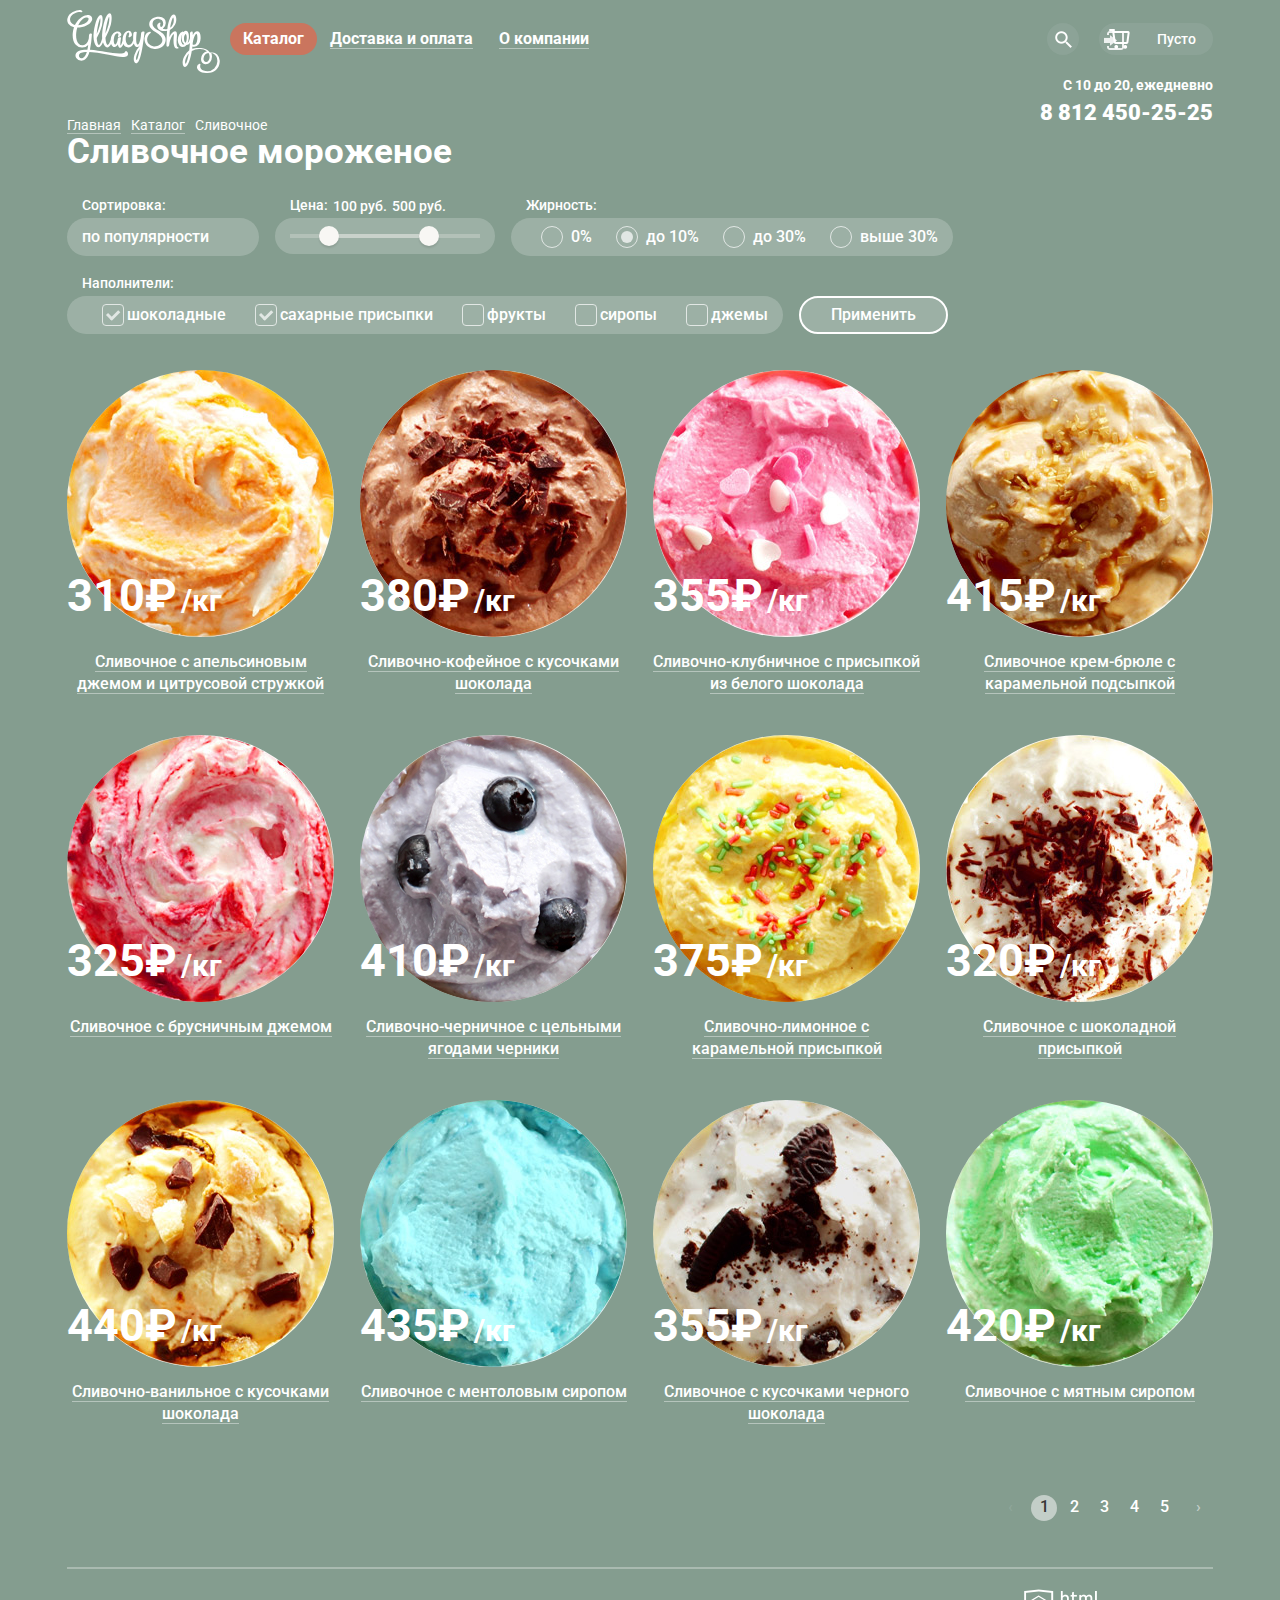
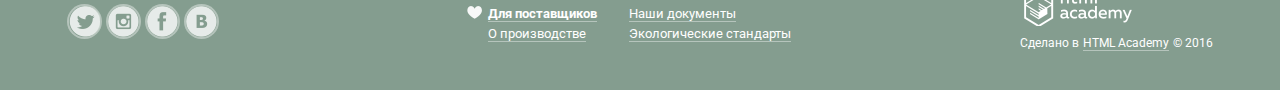
==== catalog.html @ fd74e2f0 "Сверстала фильтр" ====
<!DOCTYPE html>
<html lang="ru">
  <head>
    <meta charset="utf-8">
    <title>Сливочное - GllacyShop</title>
    <link href='https://fonts.googleapis.com/css?family=Roboto:400,900,700,500&subset=latin,cyrillic' rel='stylesheet' type='text/css'>
    <link href="css/normalize.css" rel="stylesheet">
    <link href="css/style.css" rel="stylesheet">
  </head>
  <body>
    <header class="main-header">
      <div class="container clearfix">   
        <div class="main-header-left">
          <div class="main-header-logo">
            <a class="logolink-gllacy" href="index.html"><img class="gllacy-logo" src="img/GllacyLogo.svg" width="153" height="63" alt="Gllacy"></a>
          </div>  
          <nav class="main-navigation">
            <ul>
              <li>
                <a class="main-navigation-current" href="#"><span class="link-border">Каталог</span></a>
                <ul class="submenu">
                  <li>
                    <a class="submenu-link submenu-link-new" href="#">Новинки</a>
                  </li>
                  <li>
                    <a class="submenu-link submenu-link-current" href="catalog.html">Сливочное</a>
                  </li>
                  <li>
                    <a class="submenu-link" href="#">Щербеты</a>
                  </li>
                  <li>
                    <a class="submenu-link" href="#">Фруктовый лед</a>
                  </li>
                  <li>
                    <a class="submenu-link" href="#">Мелорин</a>
                  </li>
                </ul>
              </li>
              <li>
                <a href="#"><span class="link-border">Доставка и оплата</span></a>
              </li>
              <li>
                <a href="#"><span class="link-border">О компании</span></a>
              </li>
              </ul>
          </nav>  
        </div>
        
        <div class="main-header-right">      
          <div class="search">
            <a class="search-btn" href="#"></a>
            <form action="#" method="get">
            <input type="search" name="search" placeholder="Что ищем?" autofocus>
            </form>
          </div>
          
          <div class="user-block">
            <a class="login-btn" href="#">Вход</a>
            <form action="#" method="post">
            <input type="email" name="email-login" placeholder="Электронная почта">
            <input type="password" name="password" placeholder="Пароль" autocomplete="on">
            <button class="btn btn-login">Войти</button>
            <div class="user-block-links">
              <a class="user-block-link link-forgot">Забыли пароль?</a>
              <a class="user-block-link link-forgot">Новая регистрация</a>
            </div>
            </form>
          </div> 
          
          <div class="basket basket-empty">
            <a class="basket-btn link-basket-empty" href="#">Пусто</a>
          </div>
          <div class="basket basket-full">
            <a class="basket-btn link-basket-full" href="#">2 товара</a>
            <div class="basket-goods">
              /*Это надо оформлять таблицей?*/
              <span>Итого:750 руб.</span>
              <a class="order btn" href="#">Оформить заказ</a>
            </div>
          </div>
        </div>  
        
      </div>
    </header>
    
    
    <main class="container clearfix">
      <div class="container-up clearfix"> 
        <div class="headline">
          <ul class="breadcrumbs">
            <li><a  href="index.html"><span class="link-border">Главная</span></a></li>
            <li><a  href="#"><span class="link-border">Каталог</span></a></li>
            <li><a class="breadcrumbs-current" href="catalog.html"><span class="link-border">Сливочное</span></a></li>
          </ul>
          <h1>Сливочное мороженое</h1>
        </div>
        
        <section class="contact-info">
          <p>C 10 до 20, ежедневно<br>
          <b>8 812 450-25-25</b></p>
        </section>
      </div>
      
      <div class="filter">
        <form action="#" method="get">
          <div class="filter-up">
            <div class="filter-item filter-sorting">
              <div class="filter-title filter-title-sorting">
                Сортировка:
              </div>
              <div class="filter-input sorting">
                по популярности
              </div>                
            </div>
            
            <div class="filter-item filter-price">
              <div class="filter-title filter-title-price">
                Цена:
              </div>
              <div class="price-control">
                <input class="price-control-input" name="min-price" type="text" value="100 руб.">
                <span>-</span>
                <input class="price-control-input price-control-maxinput" name="min-price" type="text" value="500 руб.">
              </div>
              <div class="filter-input price">
                <div class="range-control">
                  <div class="scale">
                    <div class="bar"></div>
                  </div>
                    <div class="toggle toggle-min"></div>
                    <div class="toggle toggle-max"></div>
                </div>
              </div>
            </div>
            
            <div class="filter-item filter-fattiness">
              <div class="filter-title filter-title-fattiness">
               Жирность:
              </div>
              <div class="filter-input fattiness">
                <label><input type="radio" name="fattiness" value="0"><span class="radio-indicator"></span>0%</label>
                <label><input type="radio" name="fattiness" value="0-10" checked><span class="radio-indicator"></span>до 10%</label>
                <label><input type="radio" name="fattiness" value="0-30"><span class="radio-indicator"></span>до 30%</label>
                <label><input type="radio" name="fattiness" value="30+"><span class="radio-indicator"></span>выше 30%</label>
              </div>
            </div>
          </div>
            
          <div class="filter-down">
            <div class="filter-item filter-additive">
              <div class="filter-title filter-title-additive">
                Наполнители:
              </div>
              <div class="filter-input additive">
                <label><input type="checkbox" name="chocolate" checked><span class="checkbox-indicator"></span>шоколадные</label>
                <label><input type="checkbox" name="sugar-powder" checked><span class="checkbox-indicator"></span>сахарные присыпки</label>
                <label><input type="checkbox" name="fruit"><span class="checkbox-indicator"></span>фрукты</label>
                <label><input type="checkbox" name="syrop"><span class="checkbox-indicator"></span>сиропы</label>
                <label><input type="checkbox" name="jam"><span class="checkbox-indicator"></span>джемы</label>
              </div>
            </div>
            
            <button class="filter-item filter-input btn-filter" type="submit">Применить</button>
          </div>
        </form>
      </div>
      
      <div class="container-catalog">
        <article class="ice-orange">
          <img class="icecream" src="img/ice-orange.jpg" width="267" height="267" alt="Сливочное с апельсиновым джемом и цитрусовой стружкой">
          <div class="price">
            <span class="amount">310₽</span>
            <span>/кг</span>
          </div>
          <a class="link link-icecream" href="#"><span class="link-border">Сливочное с апельсиновым джемом и цитрусовой стружкой</span></a>
        </article>
          
        <article class="ice-coffee">
          <img class="icecream" src="img/ice-coffee.jpg" width="267" height="267" alt="Сливочно-кофейное с кусочками шоколада">
          <div class="price">
            <span class="amount">380₽</span>
            <span>/кг</span>
          </div>
          <a class="link link-icecream" href="#"><span class="link-border">Сливочно-кофейное с кусочками шоколада</span></a>
        </article>
        
        <article class="ice-strawberry">
          <img class="icecream" src="img/ice-strawberry.jpg" width="267" height="267" alt="Сливочно-клубничное с присыпкой из белого шоколада">
          <div class="price">
            <span class="amount">355₽</span>
            <span>/кг</span>
          </div>
          <a class="link link-icecream" href="#"><span class="link-border">Сливочно-клубничное с присыпкой из белого шоколада</span></a>
        </article>
        
        <article class="ice-сreme-brulee">
          <img class="icecream" src="img/ice-creme-brulee.jpg" width="267" height="267" alt="Сливочное крем-брюле с карамельной подсыпкой">
          <div class="price">
            <span class="amount">415₽</span>
            <span>/кг</span>
          </div>
          <a class="link link-icecream" href="#"><span class="link-border">Сливочное крем-брюле с карамельной подсыпкой</span></a>
        </article>
        
        <article class="ice-cowberry-jam">
          <img class="icecream" class="rouble"src="img/ice-cowberry-jam.jpg" width="267" height="267" alt="Сливочное с брусничным джемом">
          <div class="price">
            <span class="amount">325₽</span>
            <span>/кг</span>
          </div>
          <a class="link link-icecream" href="#"><span class="link-border">Сливочное с брусничным джемом</span></a>
        </article>
        
        <article class="ice-blueberry">
          <img class="icecream" src="img/ice-blueberry.jpg" width="267" height="267" alt="Сливочно-черничное с цельными ягодами черники">
          <div class="price">
            <span class="amount">410₽</span>
            <span>/кг</span>
          </div>
          <a class="link link-icecream" href="#"><span class="link-border">Сливочно-черничное с цельными ягодами черники</span></a>
        </article>
        
        <article class="ice-lemon">
          <img class="icecream" src="img/ice-lemon.jpg" width="267" height="267" alt="Сливочно-лимонное с карамельной присыпкой">
          <div class="price">
            <span class="amount">375₽</span>
            <span>/кг</span>
          </div>
          <a class="link link-icecream" href="#"><span class="link-border">Сливочно-лимонное с карамельной присыпкой</span></a>
        </article>
        
        <article class="ice-chococrisp">
          <img class="icecream" src="img/ice-chococrisp.jpg" width="267" height="267" alt="Сливочное с шоколадной присыпкой">
          <div class="price">
            <span class="amount">320₽</span>
            <span>/кг</span>
          </div>
          <a class="link link-icecream" href="#"><span class="link-border">Сливочное с шоколадной присыпкой</span></a>
        </article>
        
        <article class="ice-vanilla">
          <img class="icecream" src="img/ice-vanilla.jpg" width="267" height="267" alt="Сливочно-ванильное с кусочками шоколада">
          <div class="price">
            <span class="amount">440₽</span>
            <span>/кг</span>
          </div>
          <a class="link link-icecream" href="#"><span class="link-border">Сливочно-ванильное с кусочками шоколада</span></a>
        </article>
        
        <article class="ice-menthol">
          <img class="icecream" src="img/ice-menthol.jpg" width="267" height="267" alt="Сливочное с ментоловым сиропом">
          <div class="price">
            <span class="amount">435₽</span>
            <span>/кг</span>
          </div>
          <a class="link link-icecream" href="#"><span class="link-border">Сливочное с ментоловым сиропом</span></a>
        </article>
        
        <article class="ice-withchocolate">
          <img class="icecream" src="img/ice-withchocolate.jpg" width="267" height="267" alt="Сливочное с кусочками черного шоколада">
          <div class="price">
            <span class="amount">355₽</span>
            <span>/кг</span>
          </div>
          <a class="link link-icecream" href="#"><span class="link-border">Сливочное с кусочками черного шоколада</span></a>
        </article>
        
        <article class="ice-mint">
          <img class="icecream" src="img/ice-mint.jpg" width="267" height="267" alt="Сливочное с мятным сиропом">
          <div class="price">
            <span class="amount">420₽</span>
            <span>/кг</span>
          </div>
          <a class="link link-icecream" href="#"><span class="link-border">Сливочное с мятным сиропом</span></a>
        </article>
      </div> 
      <ul class="pages">
        <li>
          <a class="page-link page-previous disabled" href="#">‹</a>
        </li>
        <li>
          <a class="page-link current" href="#">1</a> 
        </li>
        <li>
          <a class="page-link" href="#">2</a> 
        </li>
        <li>
          <a class="page-link" href="#">3</a>
        </li>
        <li>
          <a class="page-link" href="#">4</a>
        </li>
        <li>
          <a class="page-link" href="#">5</a>
        </li>
        <li>
          <a class="page-link page-next" href="#">›</a>
        </li>       
      </ul>    
    </main>
    
    <footer class="main-footer  clearfix">
      <div class="footer-border container">
        <section class="footer-social">
          <a class="social-btn social-btn-twit" href="#"></a>
          <a class="social-btn social-btn-inst" href="#"></a>
          <a class="social-btn social-btn-fb" href="#"></a>
          <a class="social-btn social-btn-vk" href="#"></a>
        </section>
        <section class="footer-documents">
          <div class="footer-documents-left">
            <a class="link link-for-providers" href="#"><span class="link-border">Для поставщиков</span></a>
            <a class="link link-production" href="#"><span class="link-border">О производстве</span></a>
          </div> 
          
          <div class="footer-documents-right">
            <a class="link link-our-docs" href="#"><span class="link-border">Наши документы</span></a>
            <a class="link link-eco-standarts" href="#"><span class="link-border">Экологические стандарты</span></a>
          </div>
        </section>     
        <section class="footer-copyright">
          <a class="logo-htmlacademy" href="https://htmlacademy.ru"></a>
          <span class="made-in">Сделано в<a class="link-htmlacademy" href="https://htmlacademy.ru"><span class="link-border">HTML Academy</span></a>© 2016</span>
        </section>
      </div>
    </footer>
  </body>        
</html>
---- css/style.css ----
body {
  min-width: 1200px;
  font-size: 16px;
  line-height: 1.2;
  color: #ffffff;
  font-weight: 400;
  font-family: "Roboto", "Arial", serif; 
  margin: 0 auto;
  background: #849d8f;
  padding: 0;
}


 /*Главная*/
body > input[type="radio"] {
  display: none;
}
 
.clearfix::after {
  content: "";
  display: table;
  clear: both;
}

.site-wrapper{
  min-width: 940px;
  background:  #849d8f url("../img/bg-big-ice1.png") no-repeat top center;
  color:#ffffff;
  transition: background-image 0.5s ease, background-color 0.5s ease;
}

.site-wrapper:before,
.site-wrapper:after {
  content: "";
  visibility: hidden;
}

.site-wrapper:before,
.site-wrapper:after {
  background-image: url("../img/bg-big-ice1.png");
}

.site-wrapper:after {
  background-image: url("../img/bg-big-ice3.png");
}
.container {
  width: 1146px;
  margin: 0 auto;
}

.main-header{
  padding-top: 10px;
}

.main-header-left{
  float: left;
  width: 706px;
  min-height: 64px;
  font-size: 0;
}

.main-header-logo {
  display:inline-block;
  vertical-align: top;
}

.main-navigation{
  display: inline-block;
  vertical-align: top;
}

.main-navigation ul{
  list-style: none;
  margin: 0;
  padding: 0;
  margin-left: 30px; /*сюда ли отступ слева этот приписывать?*/
  font-size: 0;
  margin-left: 10px;
}

.main-navigation > ul > li{
  display: inline-block; 
  vertical-align: top;
  padding-top: 13px;
  padding-bottom: 19px;
}

.main-navigation > ul > li:first-child{
  position:relative;
}

.main-navigation a{
  display:block;
  font-size: 16px;
  line-height: 20px;
  font-weight: 700;
  padding: 6px 13px;
  color: #ffffff;
  text-decoration: none;
}

.main-navigation a:hover{
  background:#f7f6f3;
  border-radius: 16px;
  color: #333333;
}
.main-navigation a:active{
  background: #ededed;
  color:#333333;
  box-shadow:inset 0 2px 1px 0 #696969;
}

.link-border{
  border-bottom: 1px solid rgba(255, 255, 255, 0.4);
}

.main-navigation a:hover .link-border{
  border-bottom: 0;
}
.main-navigation a:active .link-border{
  border-bottom: 0;
}

.main-navigation .submenu{
  display: none;
  list-style: none;
  margin: 0;
  padding: 0;
  margin: 0; 
  width:146px;
  min-height: 173px;
  background: #f8f7f4;
  border-radius: 8px;
  color: #333333;
  box-shadow: 0 20px 20px 0 rgba(0, 0, 0, 0.4);
  position:absolute;
  left: -8px;
  top:50px;
  z-index: 30;
  /*я не понимаю, почему на странице каталога выпадающее меню перекрывается хлебными крошками и заголовком...К слову, я в целом путаюсь в свойстве z-index) Я должна прописать этот индекс хлебным крошкам тоже? чтобы они оказались под выпадающем меню?*/
}

.main-navigation .submenu li{
  padding:0;
  margin:0;
}
.main-navigation .submenu-link{
  display:block;
  color:#343434;
  font-size:14px;
  font-weight:400;
  text-decoration: none;
  padding:12px 20px;
}

.main-navigation .submenu-link-new{
  font-weight:700;
  position:relative;
}

.main-navigation .submenu-link-new:after{
  position:absolute;
  content:"";
  margin:0 8px;
  height: 1px;
  background:rgba(52, 52, 52, 0.2);
  right: 8px;
  bottom: 0;
  left: 8px;
}


.main-navigation .catalog:hover .submenu{
  display:block;
}

.submenu a:hover{
  background:#fbded7;
  border-radius: 0;
}

.submenu a:active{
  background:#f6b5a5;
  border-radius: 0;
}



.main-header-right{
  float: right;
  width: 367px;
  min-height: 51px;
  font-size: 0;
  padding-top: 13px;
  text-align:right;
}
.search{
  display: inline-block;
  position:relative;
  vertical-align: top;
  width:140px;
}
.btn{
  display:inline-block;
  vertical-align: top;
  padding:14px 24px;
  color:#ffffff;
  font-size: 18px;
  font-weight:700;
  line-height: 1;
  text-decoration: none;
  text-shadow: 0 2px 5px rgba(160, 32, 11, 0.76);
  background: #f26843;
  background:    -moz-linear-gradient(top, #f26843 0%, #e74a35 100%);
  background: -webkit-linear-gradient(top, #f26843 0%, #e74a35 100%);
  background:         linear-gradient(to bottom, #f26843 0%, #e74a35 100%);
  border-radius: 22px;
  box-shadow: 0 2px 2px rgba(172, 16, 0, 0.64);
  text-decoration: none;
  border:none;
}
.search .search-btn {
  display: inline-block;
  vertical-align: top;
  position: relative;
  border-radius: 16px;
  width: 32px;
  height: 32px;
  margin: 0 5px;
  margin-bottom: 20px;
  background: rgba(176, 192, 183, 0.2);
  position:relative;
}
.search-btn:hover{
 background: #ffffff; 
}
.search .search-btn::before{
  content:"";
  position:absolute;
  background-image: url("../img/sprite.png");
  background-repeat: no-repeat;
  width: 17px;
  height: 17px;
  background-position: -5px -447px;
  top: 25%;
  left: 25%;
  /*Я могу задать в процентах координаты, да?*/
}
.search-btn:hover::before{
  content:"";
  position:absolute;
  background-image: url("../img/sprite.png");
  background-repeat: no-repeat;
  width: 17px;
  height: 17px;
  background-position: -5px -803px;
  top: 25%;
  left: 25%;
}
.search form{
  display: none;
  width: 272px;
  min-height:40px;
  /*Я же тут жестко задаю ширину и высоту, да?*/
  background:#f8f7f4;
  color:#999999;
  border-radius: 6px;
  box-shadow: 0 20px 20px 0 rgba(0, 0, 0, 0.4);
  position:absolute;
  right:0;
  top: 40px;
  padding:15px;
}
.search input[type="search"]{
  display:block;
  width:270px;
  padding:12px;
  background: #ffffff;
  font-size:14px;
  line-height:24.3px;
  font-weight:400;
  white-space:nowrap;
  border:1px solid #d3d3d2;
  border-radius: 5px;
  color:#999999;
}
.search:hover form{
  display:block;
}


.user-block{
  display: inline-block;
  vertical-align: top;
  height: 32px;
  margin: 0 5px;
  padding-bottom: 20px;
  position:relative;
}
.user-block .user-btn{
  
  display:block;
  background: rgba(176, 192, 183, 0.2); 
  border-radius: 16px;
  min-width: 34px;
  font-size:14px;
  font-weight: 500;
  line-height:1.2;
  color: #ffffff;
  text-decoration: none;
  padding: 8px;
  padding-left: 44px;
  padding-right: 16px;
}
.user-block .user-btn:hover{
 background: #ffffff;
 color:#323232;
}
.user-block::before{
  content:"";
  position:absolute;
  background-image: url("../img/sprite.png");
  background-repeat: no-repeat;
  width: 20px;
  height: 19px;
  background-position: -5px -371px;
  top: 8px;
  left: 15px;
} 
.user-block .user-btn:hover::before{
  content:"";
  position:absolute;
  background-image: url("../img/sprite.png");
  background-repeat: no-repeat;
  width: 20px;
  height: 19px;
  background-position: -5px -774px;
  top: 8px;
  left: 15px;
}

.user-block form{
  display: none;
  width: 244px;
  min-height:147px;
  padding: 15px;
  background:#f8f7f4;
  color:#999999;
  border-radius: 6px;
  box-shadow: 0 20px 20px 0 rgba(0, 0, 0, 0.4);
  position:absolute;
  right: 0;
  top: 40px;
}
.user-block input{
  display:block;
  width: 220px;
  margin-bottom: 10px;
  min-height:16px;
  padding:12px;
  background: #ffffff;
  font-size:14px;
  line-height:24.3px;
  font-weight:400;
  white-space:nowrap;
  border:1px solid #d3d3d2;
  border-radius: 5px;
}
.user-block .btn-login{
  float:left;
  font-size:15px;
}
.user-block-links{
  float:right;
  min-height:36px;
  width: 130px;
  
}
.user-block-link{
  font-size:13px;
  line-height:24.3px;
  font-weight:400;
  border-bottom:1px solid #9c9c9c; 
  color:#333333;
  text-decoration: none;
}

.user-block:hover form{
  display:block;
}


.basket{
  display: inline-block;
  vertical-align: top;
}

.basket .basket-btn{
  display: block;
  background: rgba(176, 192, 183, 0.2); 
  border-radius: 16px;
  width: 60px;
  height:16px;
  padding:8px 0;
  padding-left: 37px;
  padding-right: 17px;
  margin: 0 5px;
  margin-right: 0;
  font-size:14px;
  font-weight: 500;
  line-height: 1.2;
  color: #ffffff;
  text-decoration: none;
  position:relative;
  text-align:right;
}

.basket .basket-empty{
  display: inline-block;
}

.basket .link-basket-empty:before{
  content:"";
  position:absolute;
  background-image: url("../img/sprite.png");
  background-repeat: no-repeat;
  width: 21px;
  height: 20px;
  background-position: -5px -5px;
  top: 6px;
  left: 10px;
}

.basket-btn:hover{
  background: #ffffff;
  color:#323232;
}

.basket .link-basket-empty:hover::before{
  content:"";
  position:absolute;
  background-image: url("../img/sprite.png");
  background-repeat: no-repeat;
  width: 21px;
    height: 20px;
    background-position: -5px -830px;
  top: 6px;
  left: 10px;
}

.basket-full{
  display:none;
}


.contact-info{
  float: right;
  width: 267px;
  min-height: 40px;
  text-align: right;
}
.contact-info-index{
  margin-bottom: 285px;
}

.slider{
  clear:both;
  min-height: 210px;
  /*как лучше: сделать маленькую широту или добавить паддинги?*/
  margin-bottom: 40px;
  margin-top: 0;
  position: relative;
  text-align: center;
}

.slide{
  display:none;
}

.slider .slide-headerline{
  width: 680px;
  margin:0 auto;
  color:#ffffff;
  font-size: 60px;
  line-height: 60.35px;
  /*очень странная высота строки из макета ...так оставить?*/
  font-weight:900;
  margin-bottom: 30px;
}


.btn:hover {
  background:    -moz-linear-gradient(top, #f58669 0%, #ec6f5e 100%);
  background: -webkit-linear-gradient(top, #f58669 0%, #ec6f5e 100%);
  background:         linear-gradient(to bottom, #f58669 0%, #ec6f5e 100%);
  box-shadow: 0 2px 2px rgba(172, 16, 0, 1);
}

.btn:active {
  background:    -moz-linear-gradient(top, #d84732 0%, #e1613e 100%);
  background: -webkit-linear-gradient(top, #d84732 0%, #e1613e 100%);
  background:         linear-gradient(to bottom, #d84732 0%, #e1613e 100%);
  box-shadow: inset 0 2px 2px rgba(172, 16, 0, 1);
}
.slider .btn-givemetwo{
  padding:17px 40px;
  font-size: 30.26px;
  line-height: 1;
  /*В макете такой шрифт и высота строки: 60.5px. Что писать? Можно ли округлить?)*/
  font-weight:700;
  border-radius: 32px;
  
}  

.slider-controls{
  position: absolute;
  bottom: 25px;
  left: 0;
  z-index: 20;
/*зачем тут z-index?*/
  font-size: 0;
}

.slider-controls label{
  display:inline-block;
  width: 17px;
  height: 17px;
  margin-right: 8px;
  vertical-align: top;
  font-size: 16px;
  border: 2px solid #ffffff;
  border-radius: 50%;
  background-color: transparent;
  cursor: pointer;
}

#btn-1:checked ~ .site-wrapper #slide1,
#btn-2:checked ~ .site-wrapper #slide2,
#btn-3:checked ~ .site-wrapper #slide3 {
  display: block;
} 

#btn-1:checked ~ .site-wrapper {
  background-color: #849d8f;
  background-image: url("../img/bg-big-ice1.png");
}

#btn-2:checked ~ .site-wrapper {
  background-color: #8996a6;
  background-image: url("../img/bg-big-ice2.png");
}

#btn-3:checked ~ .site-wrapper {
  background-color: #9d8b84;
  background-image: url("../img/bg-big-ice3.png");
}

#btn-1:checked ~ .site-wrapper label[for="btn-1"],
#btn-2:checked ~ .site-wrapper label[for="btn-2"],
#btn-3:checked ~ .site-wrapper label[for="btn-3"] {
  background-color: #ffffff;
}

.slaider-btn:hover{
  background: rgba(255, 255, 255, 0.4);
}

.free article{
  padding: 20px;
  width: 520px;
  min-height: 189px;
  margin-bottom: 38px;
}

.free-raspberry{
  float: left;
  background: #cd3559 url("../img/bg-raspberry.png") no-repeat;
  border-radius: 20px;
  color:#ffffff;
}

.free-chocolate{
  float: right;
  background: #44281c url("../img/bg-choco.png") no-repeat;
  border-radius: 20px;
  color:#ffffff;
}
.free h2{
  font-size:35px;
  font-weight: 700;
  line-height: 1.5;
  color:#ffffff;
  margin: 0;
  margin-bottom: 16px;
}

.free p{
  font-size:18px;
  font-weight: 700;
  line-height: 1.5;
  color:#ffffff;
  margin:16px 0;
}

.free .btn{
  float:right; 
}

.hit{
  font-size: 0;
  margin-bottom: 10px;
}

.hit article{
  display: inline-block;
  vertical-align: top;
  font-size: 16px;
  width: 267px;
  min-height: 325px;
  margin-right: 26px;
  margin-bottom: 30px;
  font-size: 16px;
  vertical-align: top;
  position: relative;
}

.hit article:nth-child(4n){
  margin-right: 0;
}

.hit article::before{
  content: "";
  position:absolute;
  background: url(../img/sprite.png) no-repeat;
  width: 61px;
  height: 61px;
  background-position: -5px -703px;
}
.hit img{
   border-radius: 133px; 
  margin-bottom: 10px;
}

.hit .price{
  position: absolute;
  top: 213px;
}
.hit .amount{
  margin:0;
  padding: 0;
  font-size:45px;
  line-height: 1;
  /* в макете стоит 30.5px на высоту строки, мне так и писать?*/
  font-weight:700;
}

.hit .amount + span{
  font-size:30px;
  line-height: 1;
  /* в макете стоит 13.13px на высоту строки, мне так и писать?*/
  font-weight:700;
}

.hit .link-icecream{
  display:block;
  color:#ffffff;
  font-weight: 500;
  line-height: 22px;
  font-size: 16px;
  text-align: center;
  text-decoration: none;
}

.features{
  min-height: 253px;
  margin-bottom: 38px;
  padding-left: 20px;
  padding-right: 20px;
  padding-top: 30px;
  padding-bottom: 25px;
  background: #ebddbe url("../img/bg-waffle.jpg");
  color:#323232;
  border-radius: 20px;
}

.features-left{
  float: left;
  width: 540px;
  min-height: 190px;
}

.features-right{
  float: right;
  width: 540px;
  min-height: 190px;
}

.features .features-item{
  padding-left: 57px;
  position:relative;
}

.features .features-left-up::before{
  content:"";
  position:absolute;
  background-image: url(../img/sprite.png);
  background-repeat: no-repeat;
  width: 47px;
  height: 47px;
  background-position: -5px -216px;
  left:0;
}
.features .features-left-down::before{
   content:"";
  position:absolute;
  background-image: url(../img/sprite.png);
  background-repeat: no-repeat;
  width: 47px;
    height: 47px;
    background-position: -5px -314px;
  left:0;
}
.features .features-right-up::before{
   content:"";
  position:absolute;
  background-image: url(../img/sprite.png);
  background-repeat: no-repeat;
  width: 47px;
    height: 47px;
    background-position: -5px -95px;
  left:0;
}
.features .features-right-down::before{
   content:"";
  position:absolute;
  background-image: url(../img/sprite.png);
  background-repeat: no-repeat;
  width: 47px;
    height: 47px;
    background-position: -5px -534px;
  left:0;
}

.features h3{
  font-size:24px;
  line-height: 30px;
  font-weight:500;
  padding:0;
  margin:0;
}

.features p{
  font-size:16px;
  line-height: 22px;
  font-weight:400;
  padding:0;
  padding-top: 26px;
  margin:0;
}

.glacy-online{
  margin-bottom: 38px;
  min-height: 220px;
}

.blog{
  float: left;
  width: 300px;
  min-height: 166px;
  padding: 27px;
  padding-left: 20px;
  padding-right: 240px;
  background: #ffffff url("../img/bg-strawberry.png") no-repeat;
  border-radius: 20px;
  color:#5a5a5a;
}

.blog p{
  color:#5a5a5a;
  font-size:16px;
  font-weight:500;
  line-height:1.2;
  padding:0;
  margin:0;
  margin-bottom: 10px;
}

.blog a{
  color:#353535;
  font-size: 24px;
  font-weight: 700;
  line-height: 1.2;
  padding:0;
  margin: 10px 0;
}
/*не могу придумать, как переннести предлог "к" на третью строчку (помимо br)*/
.email-delivery{
  float: right;
  width: 508px;
  min-height: 166px;
  padding: 27px;
  padding-left: 26px;
  padding-right: 26px;
  border-radius: 20px;
  color:#5a5a5a;
  background:#f8f7f4 url("../img/bg-letter.png") no-repeat;
}
.email-delivery p{
  color:#5a5a5a;
  font-size:16px;
  font-weight:400;
  line-height:22px;
  padding:0;
  margin:0;
  margin-bottom: 10px;
}

.email-delivery input{
  color:#999999;
  font-size:16px;
  font-weight:500;
  line-height:24px;
  padding:12px 10px;
  margin-top:30px;
  width: 340px;
  border: 1px solid rgba(178, 178, 178, 0.52)
}

.email-delivery .btn-email-delivery{
  margin-top:30px;
  float:right;
  padding: 14px 22px;
}


.map{
  min-height: 430px;
  background: url("../img/map%20with%20marker.png") no-repeat center;
}

.map-address{
  float: right;
  width: 250px;
  min-height: 246px; 
  padding: 30px 26px;
  background: #fefefe;
  color:#343434;
  border-radius: 20px;
  margin-top: 65px;
  
}

.map-address p{
  font-size: 14px;
  font-weight:400;
  line-height:20px;
  margin:0;
  margin-bottom:25px;
  padding:0;
}

.map-address b{
  font-size: 18px;
  font-weight:700;
  line-height:24px;
  margin-bottom:8px 0;
}

.main-footer{
  min-height: 100px;
  padding-bottom: 23px;
}

.footer-social{
  float: left;
  width: 267px;
  padding-top: 35px;
  margin-right: 26px;
}

.footer-social a{
  width: 31px;
  height: 31px;
  border: 2px solid rgba(194, 206, 199, 0.8);
  border-radius: 18px;
  background-image: url("../img/sprite.png");
  background-repeat: no-repeat;
  display: inline-block;
}
.social-btn-twit{
  background-position: -5px -591px;
}
/*У меня тут картинка смещена на полпикселя от рамки, я неочень понимаю, как я могу это исправить?*/
.social-btn-inst{
  background-position: -5px -273px;
}
.social-btn-fb{
  background-position: -5px -152px;
}

.social-btn-vk{
  background-position: -5px -632px;
}

.footer-documents{
  float: left;
  width: 560px;
  padding-top: 35px;
}

.footer-documents-left{
  float: left;
  min-width: 107px;
  padding-left: 128px;
  padding-right: 32px;
  position:relative;
}
.footer-documents-left::after{
  content:"";
  position:absolute;
  background-image: url("../img/sprite.png");
  background-repeat: no-repeat;
  width: 15px;
  height: 13px;
  background-position: -5px -193px;
  top:2px;
  left: 107px;
}

.footer-documents-right{
  float: left;
  min-width: 200px;
  padding-left:
}
 
.footer-documents a{
  display: block;
  font-size: 13px;
  line-height: 1.5;
  color: #ffffff;
  font-weight: 400;
  text-decoration: none;
}

.footer-documents .link-for-providers{
  font-weight: 700;
}

.footer-copyright{
  float: right;
  width: 267px;
  padding-top: 20px;
}

.footer-copyright .logo-htmlacademy{
  display: block;
  margin-left: 78px;
  margin-bottom: 8px; 
  width: 108px;
  height: 37px;
  /*Я не очень понимаю, надо ли мне прописывать широту и высоту...и если надо, то зачем?*/
  background-image: url("../img/sprite.png");
  background-repeat: no-repeat;
  background-position: -5px -400px;  
}

.footer-copyright .made-in{
  display:block;
  font-size: 12px;
  line-height: 1.5;
  color: #ffffff;
  font-weight: 400; 
  margin:0;
  padding:0;
  text-align:right;
}

.footer-copyright .link-htmlacademy{
  display:inline-block;
  padding: 0 4px;
  /*Это нормально, что я отступы-пробелы так задала?*/
  font-size: 12px;
  line-height: 1.5;
  color: #ffffff;
  font-weight: 400;
  text-decoration: none;
}











/*Каталог*/
.main-navigation-current{
  background:rgba(202, 117, 94, 1);
  border-radius: 16px;
}
.main-navigation-current .link-border{
  border: none;
}
.submenu-link-current{
  color:#ffffff;
  background: #d07058;
  border-radius:0;
}
.container-up{
  min-height: 86px;
  margin-bottom: 26px;
}

.headline{
  float:left;
  width: 560px;
  min-height: 60px;
  padding-top: 26px;
}

.breadcrumbs{
  margin: 0;
  margin-top: 16px;
  padding: 0;
  list-style: none;
  font-size:0;
}

.breadcrumbs li {
  position: relative;
  display: inline;
  padding:0;
  margin:0;
}

.breadcrumbs a {
  color: #ffffff;
  font-size: 14px;
  text-decoration: none;
  padding: 10px;
}

.breadcrumbs a:first-child{
  padding-left:0;
}
/*Согласно макету ссылки при выделении должны давать отступы широкие белые...
Я, во-первых, не понимаю, какие именно мне отступы задавать, потому что отступы в style-guide слиты...
а, во-торых, в хлебных крошках у главной я не понимаю, как сделать отступ слева? и надо ли его делать...
а еще если делить между ссылками отступ, то куда запихивать этот значок>>? он получается строго на стыке отступов...*/

.breadcrumbs-current .link-border{
  border:none;
}

.headline h1{
  margin:0;
  padding: 0;
  font-size: 35px;
  line-height: 1;
  /*В макете стоит 30px - высота строки. Мне какую ставить?)*/
  color: #ffffff;
  font-weight: 700;
}

.contact-info p{
  margin:0;
  padding: 0;
  font-size: 14px;
  line-height: 1.5;
  color: #ffffff;
  font-weight: 700;
}

.contact-info b{
  margin:0;
  padding: 0; 
  font-size: 22px;
  line-height: 1.5;
  color: #ffffff;
  font-weight: 900;
}


.filter{
  min-height: 136px;
  margin-bottom: 26px;
  font-size: 0;
}

.filter-up{
  margin-bottom: 17px;
}

.filter-item{
  display: inline-block;
  vertical-align: top;
  margin-right: 16px;
}

.filter-title{
  font-size: 14px;
  font-weight:500;
  line-height: 20px;
  /*у меня тут не указана высота строки, что писать?)*/
  color:#ffffff;
  padding:0 15px;
  padding-right: 3px;
  margin-bottom: 3px;
}

.filter-input{
  font-size: 16px;
  font-weight:500;
  line-height: 22px;
  /*у меня тут не указана высота строки, что писать?)*/
  color:#ffffff;
  background:rgba(255, 255, 255, 0.2);
  border-radius:20px;
  min-height: 20px; 
  padding:8px 15px;
}
.filter-sorting .sorting{
  padding-right: 50px;
  cursor: pointer;
}
/*а я могу вставить тут этот значок(стрелочка вниз левее текста"по популярности") иначе, чем через спрайт?*/

.filter-sorting .sorting:hover{
  background: #ffffff;
  color:#343434;
}

.filter-title-price{
  display:inline-block;
  vertical-align: top;
}
.price-control{
  display:inline-block;
  vertical-align: top;
}
.price-control-input {
  background: #849d8f;
  border:none;
  font-size: 14px;
  font-weight:500;
  line-height: 20px;
  /*у меня тут не указана высота строки, что писать?)*/
  color:#ffffff;
  width:55px;
  cursor: pointer;
}

.price-control-maxinput{
  width: 80px;
}

.range-control {
  position: relative;
  padding:8px 0;
  /*еще по 8px сверху и снизу самого блока filter-input price...итого по 16*/
  width:220;
}
.range-control .scale {
  height: 4px;
  background: rgba(201, 210, 203, 0.5);
  width:190px;
}

.range-control .bar {
  margin-left:39px;
  margin-right:61px;
  height: 4px;
  background: rgba(201, 210, 203, 1);
}

.range-control .toggle {
  position: absolute;
  top: 0;
  left: 0;
  width: 20px;
  height: 20px;
  cursor: pointer;
  border-radius: 50%;
  background: #f8f7f4;
  box-shadow: 0 2px 2px 0 rgba(0, 0, 0, 0.1);
}

.range-control .toggle-min {
  left: 29px;
}

.range-control .toggle-max {
  left: 129px;
}

.filter-fattiness label{
  margin-left: 50px;
  position:relative;
  cursor:pointer;
}

.filter-fattiness label:first-child{
  margin-left: 45px;
}
.filter-fattiness input[type="radio"]{
  display:none;
}

.filter-fattiness input[type="radio"] + .radio-indicator{
  position:absolute;
  border:1px solid #e1e7e4;
  border-radius: 100%;
  width:20px;
  height:20px;
  left: -30px;
   /*Я помню, ты говорил про робота) но мне физически больно помещать кружочки радиобаттанов, практически, по середине между вариантами...непонятно, что выбирать: левый или правый пункт...можно, я  так оставлю?*/
}

.filter-fattiness input[type="radio"]:hover + .radio-indicator{
  border:2px solid #ffffff;
}

.filter-fattiness input[type="radio"]:disabled + .radio-indicator{
  border:1px solid #98ada0;
}
/*Дим, hover сhабатывает, но как-то странно...подтормаживает, что ли...или я что-то не то прописала? в общем, кажется, он начинает подсвечиваться только после нажатия, а не до */

.filter-fattiness input[type="radio"]:checked + .radio-indicator:before{
  content: "";
  position: absolute;
  top: 4px;
  left: 4px;
  width: 12px;
  height: 12px;
  background-color: #e1e7e4;
  border-radius: 100%;
}
/*а с псевдоэлементами я вообще не уверена, что правильно прописала...и два псевдокласса...я же могу прописать псевдоклассы так?*/

.filter-fattiness input[type="radio"]:checked:hover + .radio-indicator:before{
  background-color: #ffffff;
 
}

.filter-fattiness input[type="radio"]:checked:disabled + .radio-indicator:before{
  background-color: #98ada0;
}

.filter-additive label{
  margin-left: 50px;
  position:relative;
  cursor:pointer;
}

.filter-additive label:first-child{
  margin-left: 45px;
}

.filter-additive input[type="checkbox"]{
  display:none;
}

.filter-additive input[type="checkbox"] + .checkbox-indicator{
  position:absolute;
  border:1px solid #e1e7e4;
  border-radius: 4px;
  width:20px;
  height:20px;
  left: -25px;
  /*Я помню, ты говорил про робота) но мне физически больно помещать квадратики чекбоксов, практически, по середине между вариантами...непонятно, что выбирать: левый или правый пункт...можно, я  так оставлю?*/
}
.filter-additive input[type="checkbox"]:hover + .checkbox-indicator{
  border:2px solid #ffffff;
}

.filter-additive input[type="checkbox"]:disabled + .checkbox-indicator{
  border:1px solid #98ada0;
}
.filter-additive input[type="checkbox"]:checked + .checkbox-indicator::before{
  content: "";
  position: absolute;
  top: 10px;
  left: 3px;
  width: 7px;
  height: 3px;
  background-color: #e1e7e4;
  transform: rotate(45deg);
}

.filter-additive input[type="checkbox"]:checked:hover + .checkbox-indicator::before{
  background-color: #ffffff;
}
  
.filter-additive input[type="checkbox"]:checked:disabled + .checkbox-indicator::before{
   background-color: #98ada0;
}
    
.filter-additive input[type="checkbox"]:checked + .checkbox-indicator::after{content: "";
  position: absolute;
  top: 9px;
  left: 6px;
  width: 12px;
  height: 3px;
  background-color: #e1e7e4;
  transform: rotate(-45deg);
}
/*Эмм...у меня они(галки в чекбоксах) вышли самую малость неровные...совсем-совсем чуть-чуть при сильном приближении...это ничего7*/

.filter-additive input[type="checkbox"]:checked:hover + .checkbox-indicator::after{
  background-color: #ffffff;
}
  
.filter-additive input[type="checkbox"]:checked:disabled + .checkbox-indicator::after{
   background-color: #98ada0;
}

.btn-filter{
  border:none;
  vertical-align: bottom;
  padding:6px 30px;
  border: 2px solid #ffffff;
  min-height:16px;
}

.btn-filter:hover{
  background: #fafbfb;
  color: #363636;
}

.btn-filter:active{
  background: #ededed;
  color: #363636;
  box-shadow:inset 0 2px 1px 0 #696969;
  border: 2px solid #ededed;
}


/* Дим, мне надо выравнивать верхнюю и нижнюю строчку фильтра, чтобы они одинаковой длины были? к слову, на макете кнопка выступает на 2px вправо...Просто это выравниваие будет не самым логичным, добавь 3 пикселя в случайный отступ где-то в тексте...еще, наверное, кнопочку можно зафлоатить вправо...что посоветуешь?*/

.container-catalog{
  font-size: 0;
}

.container-catalog article{
  display: inline-block;
  min-height: 325px;
  width: 267px;
  margin-right: 26px;
  margin-bottom: 30px;
  font-size: 16px;
  vertical-align: top;
  position: relative;
  padding-top: 10px;
}
.container-catalog article:nth-child(4n){
  margin-right: 0;
}

.container-catalog img{
  border-radius: 133px; 
  margin-bottom: 10px;
}

.container-catalog .price{
  position: absolute;
  top: 213px;
}
.container-catalog .amount{
  margin:0;
  padding: 0;
  font-size:45px;
  line-height: 1;
  /* в макете стоит 30.5px на высоту строки, мне так и писать?*/
  font-weight:700;
}

.container-catalog .amount + span{
  font-size:30px;
  line-height: 1;
  /* в макете стоит 13.13px на высоту строки, мне так и писать?*/
  font-weight:700;
}

.container-catalog .link-icecream{
  display:block;
  color:#ffffff;
  font-weight: 500;
  line-height: 22px;
  font-size: 16px;
  text-align: center;
  text-decoration: none;
}


.pages{
  float: right;
  min-height: 32px;
  margin: 40px 0;
  padding:0;
  font-size: 0;
  background: white;
  background: red;
  list-style: none;
  background:#849d8f;
  color: #ffffff;
}

.pages li{
  display: inline-block;
  font-size: 16px;
  line-height: 1.5;
  margin:0;
  padding: 0;
  cursor: pointer;
}

.pages .page-link{
  display:inline-block;
  min-width:26px;
  min-height:26px;
  margin: 0 2px;
  font-size: 16px;
  font-weight: 500;
  line-height: 1.5;
  text-align: center;
  color: #ffffff;
  border-radius: 13px;
  text-decoration: none;
}
.pages .page-link:hover{
  background:#9db1a5;
}

.pages .page-link:active{
  background:#c3cec8;
  color:#353535;
}
.pages .page-previous{
  margin-right: 6px;
  color: #c3cec8;
}
.pages .page-next{
  margin-left: 6px;
  color: #c3cec8;
}

.pages .disabled{
  color:rgba(195, 206, 200, 0.2);
}

.pages .current{
  background:#c3cec8;
  color:#353535;
  
}



.footer-border{
  border-top: 2px solid rgba(255, 255, 255, 0.3);  
}
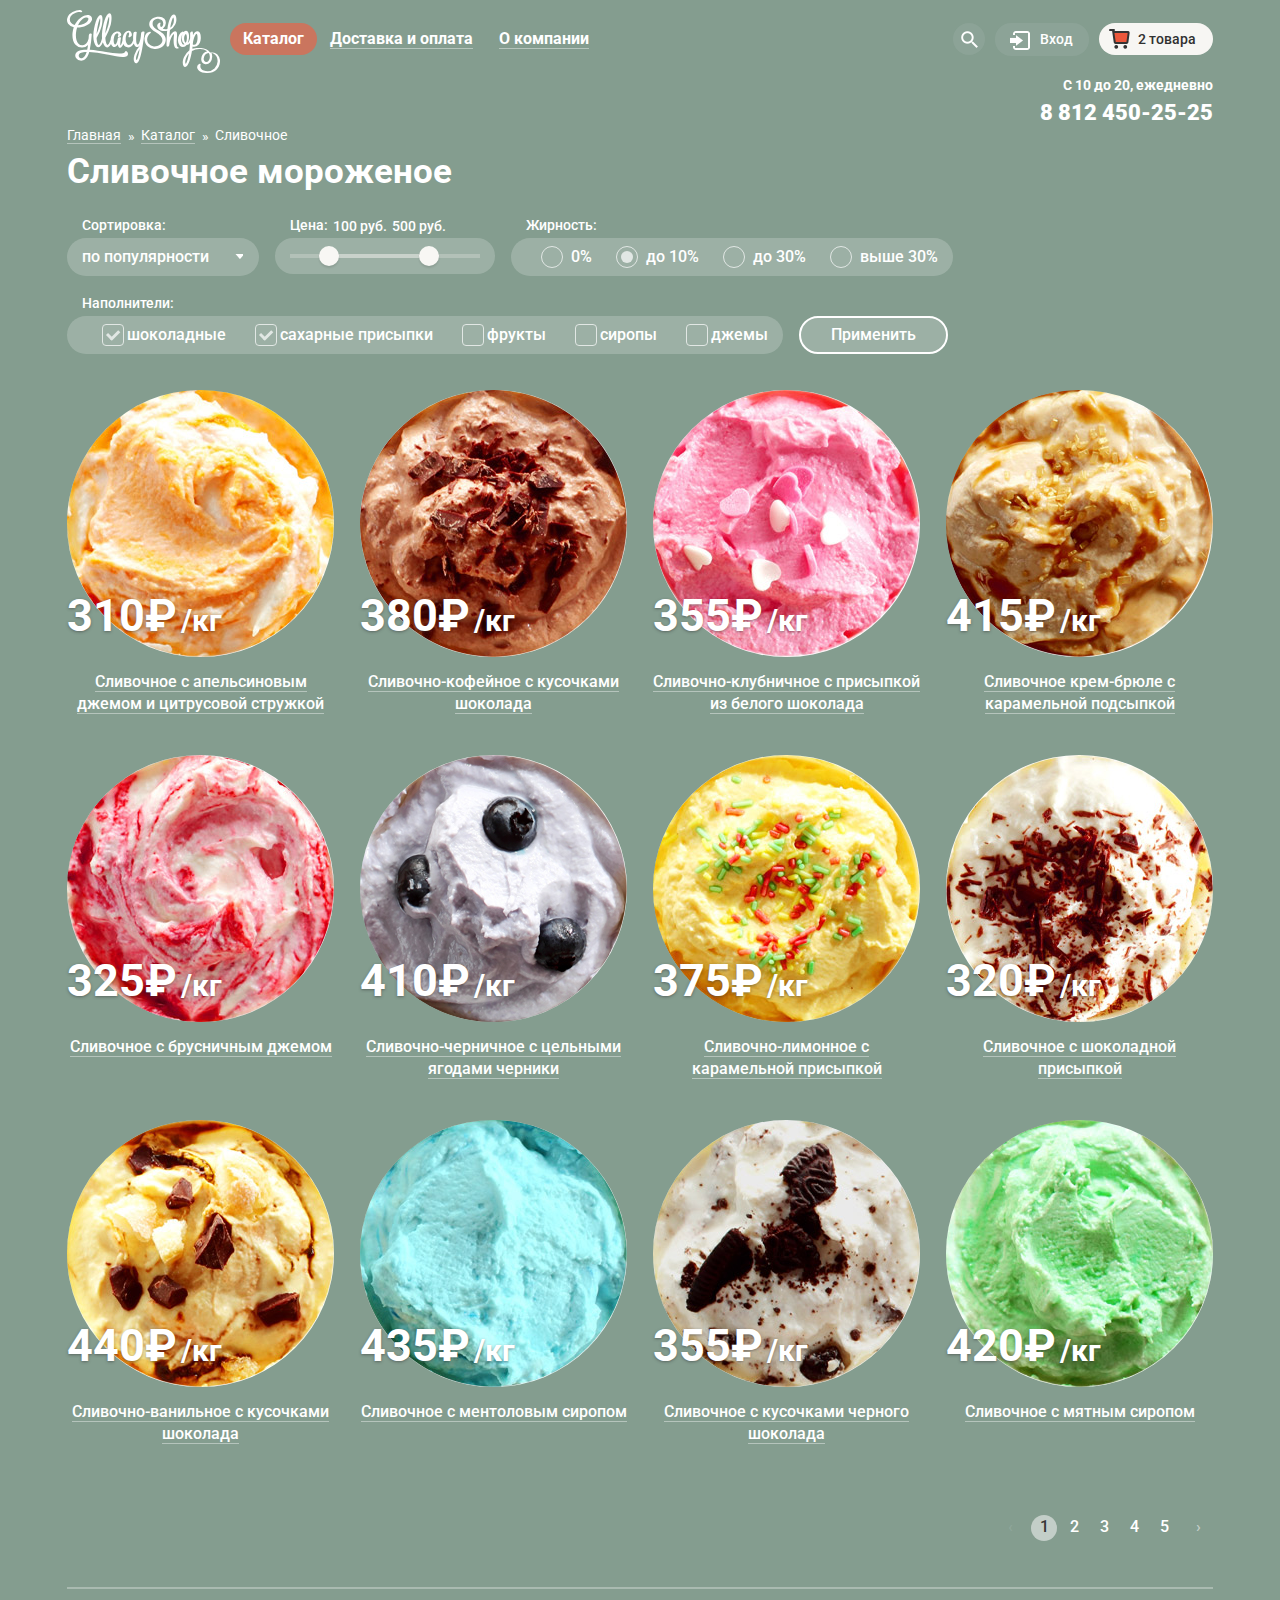
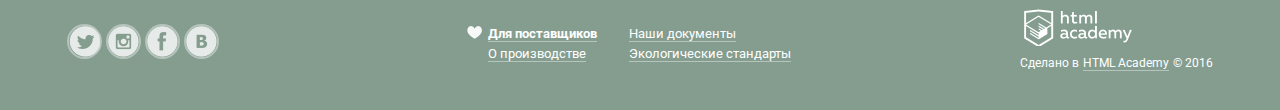
==== commit 81d6a593: "Оформление контента" ====
--- a/catalog.html
+++ b/catalog.html
@@ -16,8 +16,8 @@
           </div>  
           <nav class="main-navigation">
             <ul>
-              <li>
-                <a class="main-navigation-current" href="#"><span class="link-border">Каталог</span></a>
+              <li class="catalog">
+                <a class="main-navigation main-navigation-current" href="#"><span class="link-border">Каталог</span></a>
                 <ul class="submenu">
                   <li>
                     <a class="submenu-link submenu-link-new" href="#">Новинки</a>
@@ -55,114 +55,144 @@
           </div>
           
           <div class="user-block">
-            <a class="login-btn" href="#">Вход</a>
+            <a class="user-btn" href="#">Вход</a>
             <form action="#" method="post">
             <input type="email" name="email-login" placeholder="Электронная почта">
             <input type="password" name="password" placeholder="Пароль" autocomplete="on">
             <button class="btn btn-login">Войти</button>
             <div class="user-block-links">
-              <a class="user-block-link link-forgot">Забыли пароль?</a>
-              <a class="user-block-link link-forgot">Новая регистрация</a>
+              <a class="user-block-link link-forgot link-white-bg">Забыли пароль?</a>
+              <a class="user-block-link link-forgot link-white-bg">Новая регистрация</a>
             </div>
             </form>
           </div> 
           
-          <div class="basket basket-empty">
-            <a class="basket-btn link-basket-empty" href="#">Пусто</a>
-          </div>
-          <div class="basket basket-full">
-            <a class="basket-btn link-basket-full" href="#">2 товара</a>
-            <div class="basket-goods">
-              /*Это надо оформлять таблицей?*/
-              <span>Итого:750 руб.</span>
-              <a class="order btn" href="#">Оформить заказ</a>
-            </div>
-          </div>
-        </div>  
-        
+            <div class="basket basket-empty basket-empty-catalog">
+              <a class="basket-btn link-basket-empty" href="#">Пусто</a>
+            </div>
+            
+            <div class="basket basket-full basket-full-catalog">
+              <a class="basket-btn link-basket-full" href="#">2 товара</a>
+              <form action="#" method="post">
+                <!--Это надо оформлять таблицей и формой?-->
+                <table>
+                  <tr>
+                    <th class="basket-item-delete"><input type="checkbox" name="orange-ice" checked><span class="basket-checkbox-indicator"></span></th>
+                    <th class="basket-item-img"><img src="img/icon-orange.jpg" alt="пломбир с апельсиновым джемом" width="33px" height="33px"></th>
+                    <!-- вставляю  картинки в html?мол, товар)-->
+                    <th class="basket-item-name">Пломбир с апельсиновым джемом</th>
+                    <th class="basket-item-weight">1,5кг</th>
+                    <th class="basket-item-per-kg">x 200 руб.</th>
+                    <th class="basket-item-price">300 руб.</th>
+                  </tr>
+                   <tr>
+                    <th class="basket-item-delete"><input type="checkbox" name="strawberry-ice" checked><span class="basket-checkbox-indicator"></span></th>
+                    <th class="basket-item-img"><img src="img/icon-strawberry.jpg" alt="клубничный пломбир с присыпкой из белого шоколада" width="33px" height="33px"></th>
+                    <th class="basket-item-name">Клубничный пломбир присыпкой из белого шоколада</th>
+                    <th class="basket-item-weight">1,5кг</th>
+                    <th class="basket-item-per-kg">x 300 руб.</th>
+                    <th class="basket-item-price">450 руб.</th>
+                  </tr>
+                  <tr>
+                    <th class="basket-total-cost" colspan="6">Итого: 750 руб.</th>
+                  </tr>
+                </table>
+                <button class="btn btn-basket-order" type="submit">Оформить заказ</button>
+                <!--Кнопку верстать через button или a?-->
+              </form>
+            </div>
+        
+      </div>
       </div>
     </header>
     
     
-    <main class="container clearfix">
-      <div class="container-up clearfix"> 
-        <div class="headline">
-          <ul class="breadcrumbs">
-            <li><a  href="index.html"><span class="link-border">Главная</span></a></li>
-            <li><a  href="#"><span class="link-border">Каталог</span></a></li>
-            <li><a class="breadcrumbs-current" href="catalog.html"><span class="link-border">Сливочное</span></a></li>
-          </ul>
-          <h1>Сливочное мороженое</h1>
+    <main class="clearfix">
+      <div class="container">
+        <div class="container-up clearfix"> 
+          <div class="headline">
+            <ul class="breadcrumbs">
+              <li><a  href="index.html"><span class="link-border">Главная</span></a></li>
+              <li><a  href="#"><span class="link-border">Каталог</span></a></li>
+              <li class="current-li"><a class="breadcrumbs-current" href="catalog.html"><span class="link-border">Сливочное</span></a></li>
+            </ul>
+            <h1>Сливочное мороженое</h1>
+          </div>
+          
+          <section class="contact-info">
+            <p>C 10 до 20, ежедневно<br>
+            <b>8 812 450-25-25</b></p>
+          </section>
         </div>
         
-        <section class="contact-info">
-          <p>C 10 до 20, ежедневно<br>
-          <b>8 812 450-25-25</b></p>
-        </section>
-      </div>
-      
-      <div class="filter">
-        <form action="#" method="get">
-          <div class="filter-up">
-            <div class="filter-item filter-sorting">
-              <div class="filter-title filter-title-sorting">
-                Сортировка:
+        <div class="filter">
+          <form action="#" method="get">
+            <div class="filter-up">
+              <div class="filter-item filter-sorting">
+                <div class="filter-title filter-title-sorting">
+                  Сортировка:
+                </div>
+                <div class="filter-input sorting">
+                  по популярности
+                </div> 
+                <ul class="sorting-submenu">
+                  <li>сначала недорогие</li>
+                  <li class="expensive">сначала дорогие</li>
+                  <li>по жирности</li>
+                </ul>               
               </div>
-              <div class="filter-input sorting">
-                по популярности
-              </div>                
-            </div>
-            
-            <div class="filter-item filter-price">
-              <div class="filter-title filter-title-price">
-                Цена:
+              
+              <div class="filter-item filter-price">
+                <div class="filter-title filter-title-price">
+                  Цена:
+                </div>
+                <div class="price-control">
+                  <input class="price-control-input" name="min-price" type="text" value="100 руб.">
+                  <span>-</span>
+                  <input class="price-control-input price-control-maxinput" name="min-price" type="text" value="500 руб.">
+                </div>
+                <div class="filter-input price">
+                  <div class="range-control">
+                    <div class="scale">
+                      <div class="bar"></div>
+                    </div>
+                      <div class="toggle toggle-min"></div>
+                      <div class="toggle toggle-max"></div>
+                  </div>
+                </div>
               </div>
-              <div class="price-control">
-                <input class="price-control-input" name="min-price" type="text" value="100 руб.">
-                <span>-</span>
-                <input class="price-control-input price-control-maxinput" name="min-price" type="text" value="500 руб.">
+              
+              <div class="filter-item filter-fattiness">
+                <div class="filter-title filter-title-fattiness">
+                 Жирность:
+                </div>
+                <div class="filter-input fattiness">
+                  <label><input type="radio" name="fattiness" value="0"><span class="radio-indicator"></span>0%</label>
+                  <label><input type="radio" name="fattiness" value="0-10" checked><span class="radio-indicator"></span>до 10%</label>
+                  <label><input type="radio" name="fattiness" value="0-30"><span class="radio-indicator"></span>до 30%</label>
+                  <label><input type="radio" name="fattiness" value="30+"><span class="radio-indicator"></span>выше 30%</label>
+                </div>
               </div>
-              <div class="filter-input price">
-                <div class="range-control">
-                  <div class="scale">
-                    <div class="bar"></div>
-                  </div>
-                    <div class="toggle toggle-min"></div>
-                    <div class="toggle toggle-max"></div>
+            </div>
+              
+            <div class="filter-down">
+              <div class="filter-item filter-additive">
+                <div class="filter-title filter-title-additive">
+                  Наполнители:
+                </div>
+                <div class="filter-input additive">
+                  <label><input type="checkbox" name="chocolate" checked><span class="checkbox-indicator"></span>шоколадные</label>
+                  <label><input type="checkbox" name="sugar-powder" checked><span class="checkbox-indicator"></span>сахарные присыпки</label>
+                  <label><input type="checkbox" name="fruit"><span class="checkbox-indicator"></span>фрукты</label>
+                  <label><input type="checkbox" name="syrop"><span class="checkbox-indicator"></span>сиропы</label>
+                  <label><input type="checkbox" name="jam"><span class="checkbox-indicator"></span>джемы</label>
                 </div>
               </div>
-            </div>
-            
-            <div class="filter-item filter-fattiness">
-              <div class="filter-title filter-title-fattiness">
-               Жирность:
-              </div>
-              <div class="filter-input fattiness">
-                <label><input type="radio" name="fattiness" value="0"><span class="radio-indicator"></span>0%</label>
-                <label><input type="radio" name="fattiness" value="0-10" checked><span class="radio-indicator"></span>до 10%</label>
-                <label><input type="radio" name="fattiness" value="0-30"><span class="radio-indicator"></span>до 30%</label>
-                <label><input type="radio" name="fattiness" value="30+"><span class="radio-indicator"></span>выше 30%</label>
-              </div>
-            </div>
-          </div>
-            
-          <div class="filter-down">
-            <div class="filter-item filter-additive">
-              <div class="filter-title filter-title-additive">
-                Наполнители:
-              </div>
-              <div class="filter-input additive">
-                <label><input type="checkbox" name="chocolate" checked><span class="checkbox-indicator"></span>шоколадные</label>
-                <label><input type="checkbox" name="sugar-powder" checked><span class="checkbox-indicator"></span>сахарные присыпки</label>
-                <label><input type="checkbox" name="fruit"><span class="checkbox-indicator"></span>фрукты</label>
-                <label><input type="checkbox" name="syrop"><span class="checkbox-indicator"></span>сиропы</label>
-                <label><input type="checkbox" name="jam"><span class="checkbox-indicator"></span>джемы</label>
-              </div>
-            </div>
-            
-            <button class="filter-item filter-input btn-filter" type="submit">Применить</button>
-          </div>
-        </form>
+              
+              <button class="filter-item filter-input btn-filter" type="submit">Применить</button>
+            </div>
+          </form>
+        </div>
       </div>
       
       <div class="container-catalog">
@@ -172,7 +202,8 @@
             <span class="amount">310₽</span>
             <span>/кг</span>
           </div>
-          <a class="link link-icecream" href="#"><span class="link-border">Сливочное с апельсиновым джемом и цитрусовой стружкой</span></a>
+          <a class="link-icecream link-transparent-bg" href="#"><span class="link-border">Сливочное с апельсиновым джемом и цитрусовой стружкой</span></a>
+          <a class="btn bth-quick-view" href="#">Быстрый просмотр</a>
         </article>
           
         <article class="ice-coffee">
@@ -181,7 +212,8 @@
             <span class="amount">380₽</span>
             <span>/кг</span>
           </div>
-          <a class="link link-icecream" href="#"><span class="link-border">Сливочно-кофейное с кусочками шоколада</span></a>
+          <a class="link-transparent-bg link-icecream" href="#"><span class="link-border">Сливочно-кофейное с кусочками шоколада</span></a>
+          <a class="btn bth-quick-view" href="#">Быстрый просмотр</a>
         </article>
         
         <article class="ice-strawberry">
@@ -190,7 +222,8 @@
             <span class="amount">355₽</span>
             <span>/кг</span>
           </div>
-          <a class="link link-icecream" href="#"><span class="link-border">Сливочно-клубничное с присыпкой из белого шоколада</span></a>
+          <a class="link-transparent-bg link-icecream" href="#"><span class="link-border">Сливочно-клубничное с присыпкой из белого шоколада</span></a>
+          <a class="btn bth-quick-view" href="#">Быстрый просмотр</a>
         </article>
         
         <article class="ice-сreme-brulee">
@@ -199,7 +232,8 @@
             <span class="amount">415₽</span>
             <span>/кг</span>
           </div>
-          <a class="link link-icecream" href="#"><span class="link-border">Сливочное крем-брюле с карамельной подсыпкой</span></a>
+          <a class="link-transparent-bg link-icecream" href="#"><span class="link-border">Сливочное крем-брюле с карамельной подсыпкой</span></a>
+          <a class="btn bth-quick-view" href="#">Быстрый просмотр</a>
         </article>
         
         <article class="ice-cowberry-jam">
@@ -208,7 +242,8 @@
             <span class="amount">325₽</span>
             <span>/кг</span>
           </div>
-          <a class="link link-icecream" href="#"><span class="link-border">Сливочное с брусничным джемом</span></a>
+          <a class="link-transparent-bg link-icecream" href="#"><span class="link-border">Сливочное с брусничным джемом</span></a>
+          <a class="btn bth-quick-view" href="#">Быстрый просмотр</a>
         </article>
         
         <article class="ice-blueberry">
@@ -217,7 +252,8 @@
             <span class="amount">410₽</span>
             <span>/кг</span>
           </div>
-          <a class="link link-icecream" href="#"><span class="link-border">Сливочно-черничное с цельными ягодами черники</span></a>
+          <a class="link-transparent-bg link-icecream" href="#"><span class="link-border">Сливочно-черничное с цельными ягодами черники</span></a>
+          <a class="btn bth-quick-view" href="#">Быстрый просмотр</a>
         </article>
         
         <article class="ice-lemon">
@@ -226,7 +262,8 @@
             <span class="amount">375₽</span>
             <span>/кг</span>
           </div>
-          <a class="link link-icecream" href="#"><span class="link-border">Сливочно-лимонное с карамельной присыпкой</span></a>
+          <a class="link-transparent-bg link-icecream" href="#"><span class="link-border">Сливочно-лимонное с карамельной присыпкой</span></a>
+          <a class="btn bth-quick-view" href="#">Быстрый просмотр</a>
         </article>
         
         <article class="ice-chococrisp">
@@ -235,7 +272,8 @@
             <span class="amount">320₽</span>
             <span>/кг</span>
           </div>
-          <a class="link link-icecream" href="#"><span class="link-border">Сливочное с шоколадной присыпкой</span></a>
+          <a class="link-transparent-bg link-icecream" href="#"><span class="link-border">Сливочное с шоколадной присыпкой</span></a>
+          <a class="btn bth-quick-view" href="#">Быстрый просмотр</a>
         </article>
         
         <article class="ice-vanilla">
@@ -244,7 +282,8 @@
             <span class="amount">440₽</span>
             <span>/кг</span>
           </div>
-          <a class="link link-icecream" href="#"><span class="link-border">Сливочно-ванильное с кусочками шоколада</span></a>
+          <a class="link-transparent-bg link-icecream" href="#"><span class="link-border">Сливочно-ванильное с кусочками шоколада</span></a>
+          <a class="btn bth-quick-view" href="#">Быстрый просмотр</a>
         </article>
         
         <article class="ice-menthol">
@@ -253,7 +292,8 @@
             <span class="amount">435₽</span>
             <span>/кг</span>
           </div>
-          <a class="link link-icecream" href="#"><span class="link-border">Сливочное с ментоловым сиропом</span></a>
+          <a class="link-transparent-bg link-icecream" href="#"><span class="link-border">Сливочное с ментоловым сиропом</span></a>
+          <a class="btn bth-quick-view" href="#">Быстрый просмотр</a>
         </article>
         
         <article class="ice-withchocolate">
@@ -262,7 +302,8 @@
             <span class="amount">355₽</span>
             <span>/кг</span>
           </div>
-          <a class="link link-icecream" href="#"><span class="link-border">Сливочное с кусочками черного шоколада</span></a>
+          <a class="link-transparent-bg link-icecream" href="#"><span class="link-border">Сливочное с кусочками черного шоколада</span></a>
+          <a class="btn bth-quick-view" href="#">Быстрый просмотр</a>
         </article>
         
         <article class="ice-mint">
@@ -271,32 +312,35 @@
             <span class="amount">420₽</span>
             <span>/кг</span>
           </div>
-          <a class="link link-icecream" href="#"><span class="link-border">Сливочное с мятным сиропом</span></a>
+          <a class="link-transparent-bg link-icecream" href="#"><span class="link-border">Сливочное с мятным сиропом</span></a>
+          <a class="btn bth-quick-view" href="#">Быстрый просмотр</a>
         </article>
       </div> 
-      <ul class="pages">
-        <li>
-          <a class="page-link page-previous disabled" href="#">‹</a>
-        </li>
-        <li>
-          <a class="page-link current" href="#">1</a> 
-        </li>
-        <li>
-          <a class="page-link" href="#">2</a> 
-        </li>
-        <li>
-          <a class="page-link" href="#">3</a>
-        </li>
-        <li>
-          <a class="page-link" href="#">4</a>
-        </li>
-        <li>
-          <a class="page-link" href="#">5</a>
-        </li>
-        <li>
-          <a class="page-link page-next" href="#">›</a>
-        </li>       
-      </ul>    
+      <div class="container">
+        <ul class="pages">
+          <li>
+            <a class="page-link page-previous disabled" href="#">‹</a>
+          </li>
+          <li>
+            <a class="page-link current" href="#">1</a> 
+          </li>
+          <li>
+            <a class="page-link" href="#">2</a> 
+          </li>
+          <li>
+            <a class="page-link" href="#">3</a>
+          </li>
+          <li>
+            <a class="page-link" href="#">4</a>
+          </li>
+          <li>
+            <a class="page-link" href="#">5</a>
+          </li>
+          <li>
+            <a class="page-link page-next" href="#">›</a>
+          </li>       
+        </ul> 
+      </div>
     </main>
     
     <footer class="main-footer  clearfix">
@@ -309,18 +353,18 @@
         </section>
         <section class="footer-documents">
           <div class="footer-documents-left">
-            <a class="link link-for-providers" href="#"><span class="link-border">Для поставщиков</span></a>
-            <a class="link link-production" href="#"><span class="link-border">О производстве</span></a>
+            <a class="link-transparent-bg link-for-providers" href="#"><span class="link-border">Для поставщиков</span></a>
+            <a class="link-transparent-bg link-production" href="#"><span class="link-border">О производстве</span></a>
           </div> 
           
           <div class="footer-documents-right">
-            <a class="link link-our-docs" href="#"><span class="link-border">Наши документы</span></a>
-            <a class="link link-eco-standarts" href="#"><span class="link-border">Экологические стандарты</span></a>
+            <a class="link-transparent-bg link-our-docs" href="#"><span class="link-border">Наши документы</span></a>
+            <a class="link-transparent-bg link-eco-standarts" href="#"><span class="link-border">Экологические стандарты</span></a>
           </div>
         </section>     
         <section class="footer-copyright">
           <a class="logo-htmlacademy" href="https://htmlacademy.ru"></a>
-          <span class="made-in">Сделано в<a class="link-htmlacademy" href="https://htmlacademy.ru"><span class="link-border">HTML Academy</span></a>© 2016</span>
+          <span class="made-in">Сделано в<a class="link-htmlacademy link-transparent-bg " href="https://htmlacademy.ru"><span class="link-border">HTML Academy</span></a>© 2016</span>
         </section>
       </div>
     </footer>
--- a/css/style.css
+++ b/css/style.css
@@ -10,6 +10,10 @@
   padding: 0;
 }
 
+img {
+  max-width: 100%;
+  height: auto;
+}
 
  /*Главная*/
 body > input[type="radio"] {
@@ -54,9 +58,13 @@
 
 .main-header-left{
   float: left;
-  width: 706px;
+  width: 770px;
   min-height: 64px;
   font-size: 0;
+}
+
+.logolink-gllacy-index{
+  pointer-events: none;
 }
 
 .main-header-logo {
@@ -73,7 +81,7 @@
   list-style: none;
   margin: 0;
   padding: 0;
-  margin-left: 30px; /*сюда ли отступ слева этот приписывать?*/
+  margin-left: 30px;
   font-size: 0;
   margin-left: 10px;
 }
@@ -104,6 +112,7 @@
   border-radius: 16px;
   color: #333333;
 }
+
 .main-navigation a:active{
   background: #ededed;
   color:#333333;
@@ -137,7 +146,6 @@
   left: -8px;
   top:50px;
   z-index: 30;
-  /*я не понимаю, почему на странице каталога выпадающее меню перекрывается хлебными крошками и заголовком...К слову, я в целом путаюсь в свойстве z-index) Я должна прописать этот индекс хлебным крошкам тоже? чтобы они оказались под выпадающем меню?*/
 }
 
 .main-navigation .submenu li{
@@ -241,10 +249,10 @@
   background-repeat: no-repeat;
   width: 17px;
   height: 17px;
-  background-position: -5px -447px;
+  background-position: -10px -682px;
   top: 25%;
   left: 25%;
-  /*Я могу задать в процентах координаты, да?*/
+  
 }
 .search-btn:hover::before{
   content:"";
@@ -253,7 +261,7 @@
   background-repeat: no-repeat;
   width: 17px;
   height: 17px;
-  background-position: -5px -803px;
+  background-position: -10px -719px;
   top: 25%;
   left: 25%;
 }
@@ -270,6 +278,14 @@
   right:0;
   top: 40px;
   padding:15px;
+  z-index: 31;
+  text-align:left;
+}
+.search-placeholder{
+  color:#5b9ddf;
+  font-size: 11px;
+  font-weight:400;
+  display:none;
 }
 .search input[type="search"]{
   display:block;
@@ -284,6 +300,16 @@
   border-radius: 5px;
   color:#999999;
 }
+
+.search input[type="search"]:hover{
+  border:2px solid #d3d3d2;
+}
+
+.search input[type="search"]:focus{
+  border:2px solid #5b9ddf;
+}
+
+
 .search:hover form{
   display:block;
 }
@@ -323,7 +349,7 @@
   background-repeat: no-repeat;
   width: 20px;
   height: 19px;
-  background-position: -5px -371px;
+  background-position: -10px -547px;
   top: 8px;
   left: 15px;
 } 
@@ -334,7 +360,7 @@
   background-repeat: no-repeat;
   width: 20px;
   height: 19px;
-  background-position: -5px -774px;
+  background-position: -10px -586px;
   top: 8px;
   left: 15px;
 }
@@ -351,6 +377,7 @@
   position:absolute;
   right: 0;
   top: 40px;
+  z-index: 32;
 }
 .user-block input{
   display:block;
@@ -366,6 +393,14 @@
   border:1px solid #d3d3d2;
   border-radius: 5px;
 }
+
+.user-block input:hover{
+  border:2px solid #d3d3d2;
+}
+
+.user-block input:focus{
+  border:2px solid #5b9ddf;
+}
 .user-block .btn-login{
   float:left;
   font-size:15px;
@@ -385,14 +420,20 @@
   text-decoration: none;
 }
 
+.user-block-link:hover,
+.user-block-link:active{
+  color:#ec593c;
+  border-bottom:1px solid rgba(255, 188, 158, 0.3);
+}
+
 .user-block:hover form{
   display:block;
 }
-
 
 .basket{
   display: inline-block;
   vertical-align: top;
+  padding-bottom: 20px;
 }
 
 .basket .basket-btn{
@@ -415,9 +456,6 @@
   text-align:right;
 }
 
-.basket .basket-empty{
-  display: inline-block;
-}
 
 .basket .link-basket-empty:before{
   content:"";
@@ -426,7 +464,7 @@
   background-repeat: no-repeat;
   width: 21px;
   height: 20px;
-  background-position: -5px -5px;
+  background-position: -10px -90px;
   top: 6px;
   left: 10px;
 }
@@ -442,16 +480,129 @@
   background-image: url("../img/sprite.png");
   background-repeat: no-repeat;
   width: 21px;
-    height: 20px;
-    background-position: -5px -830px;
+  height: 20px;
+  background-position: -10px -10px;
   top: 6px;
   left: 10px;
 }
 
+.basket-empty{
+  display: inline-block;
+}
+
 .basket-full{
   display:none;
-}
-
+  vertical-align: top;
+  position:relative;
+}
+.basket .link-basket-full{
+  background:#f7f6f3;
+  color:#313131;
+} 
+.basket .link-basket-full:before{
+  content:"";
+  position:absolute;
+  background-image: url("../img/sprite.png");
+  background-repeat: no-repeat;
+  width: 21px;
+  height: 20px;
+  background-position:-10px -50px;
+  top: 6px;
+  left: 10px;
+}
+
+.basket-full form{
+  display: none;
+  position:absolute;
+  width: 520px;
+  min-height:240px;
+  background:#f8f7f4;
+  color:#333333;
+  font-weight:400;
+  font-size: 13px;
+  font-family: "Roboto", "Arial", sans-serif;
+  line-height: 20px;
+  box-shadow:0 20px 20px 0 rgba(0, 0, 0, 0.4) ;
+  padding: 15px;
+  padding-bottom:20px;
+  border-radius: 7px;
+  top:40px;
+  right:0;
+  z-index: 33;
+}
+.basket-full table{
+  border-collapse:collapse;
+}
+.basket-full th{
+  padding:20px 15px;
+  text-align: left;
+  min-height: 20px;
+}
+.basket-full .basket-item-delete{
+  position:relative;
+  padding-left:0;
+}
+.basket-item-delete input[type="checkbox"]{
+  display: none;
+ 
+} 
+.basket-item-delete .basket-checkbox-indicator{
+  display:inline-block;
+  height:10px;
+  width:10px;
+  cursor: pointer;
+}
+.basket-checkbox-indicator::after{
+  content: "";
+  background: #666665;
+  width:2px;
+  height:14px;
+  transform: rotate(-45deg);
+  position:absolute;
+  top:30px;
+  left:5px;
+  border-radius: 1px;
+}
+.basket-checkbox-indicator::before{
+    content: "";
+  background: #666665;
+  width:2px;
+  height:14px;
+  transform: rotate(45deg);
+  position:absolute;
+  top:30px;
+  left:5px;
+  border-radius: 1px;
+}
+.basket-full .basket-item-img{
+  padding-left:0;
+  padding-right: 0;
+}
+.basket-item-img img{
+  border-radius: 17px;
+}
+.basket-full .basket-item-name{
+  width: 220px;
+}
+.basket-full .basket-item-weight{
+  padding-right: 4px;
+}
+.basket-full .basket-item-per-kg{
+  padding-left: 0;
+  color:#7f7f7f;
+}
+.basket-full .basket-item-price{
+  
+  width:55px;
+}
+.basket-full .basket-total-cost{
+  text-align: right;
+  font-size:15px;
+  border-top: 2px solid #cacac7;
+}
+.basket-full:hover form{
+  display: block;
+}
 
 .contact-info{
   float: right;
@@ -483,7 +634,6 @@
   color:#ffffff;
   font-size: 60px;
   line-height: 60.35px;
-  /*очень странная высота строки из макета ...так оставить?*/
   font-weight:900;
   margin-bottom: 30px;
 }
@@ -506,7 +656,6 @@
   padding:17px 40px;
   font-size: 30.26px;
   line-height: 1;
-  /*В макете такой шрифт и высота строки: 60.5px. Что писать? Можно ли округлить?)*/
   font-weight:700;
   border-radius: 32px;
   
@@ -569,7 +718,7 @@
   padding: 20px;
   width: 520px;
   min-height: 189px;
-  margin-bottom: 38px;
+  margin-bottom: 28px;
 }
 
 .free-raspberry{
@@ -578,7 +727,6 @@
   border-radius: 20px;
   color:#ffffff;
 }
-
 .free-chocolate{
   float: right;
   background: #44281c url("../img/bg-choco.png") no-repeat;
@@ -593,7 +741,6 @@
   margin: 0;
   margin-bottom: 16px;
 }
-
 .free p{
   font-size:18px;
   font-weight: 700;
@@ -601,13 +748,14 @@
   color:#ffffff;
   margin:16px 0;
 }
-
 .free .btn{
   float:right; 
 }
 
 .hit{
   font-size: 0;
+  width: 1166px;
+  margin: 0 auto;
   margin-bottom: 10px;
 }
 
@@ -617,11 +765,14 @@
   font-size: 16px;
   width: 267px;
   min-height: 325px;
-  margin-right: 26px;
+  margin-right: 6px;
   margin-bottom: 30px;
+  padding-right: 10px;
+  padding-left:10px;
+  padding-top:10px;
   font-size: 16px;
-  vertical-align: top;
   position: relative;
+  text-align: center;
 }
 
 .hit article:nth-child(4n){
@@ -634,33 +785,29 @@
   background: url(../img/sprite.png) no-repeat;
   width: 61px;
   height: 61px;
-  background-position: -5px -703px;
+  background-position: -10px -281px;
 }
 .hit img{
    border-radius: 133px; 
   margin-bottom: 10px;
 }
-
 .hit .price{
   position: absolute;
   top: 213px;
+  text-shadow: 0 1px 3px rgba(49, 50, 52, 0.5);
 }
 .hit .amount{
   margin:0;
   padding: 0;
   font-size:45px;
   line-height: 1;
-  /* в макете стоит 30.5px на высоту строки, мне так и писать?*/
   font-weight:700;
 }
-
 .hit .amount + span{
   font-size:30px;
   line-height: 1;
-  /* в макете стоит 13.13px на высоту строки, мне так и писать?*/
   font-weight:700;
 }
-
 .hit .link-icecream{
   display:block;
   color:#ffffff;
@@ -669,6 +816,31 @@
   font-size: 16px;
   text-align: center;
   text-decoration: none;
+}
+.link-transparent-bg:hover,
+.link-transparent-bg:active{
+  color:#ffbc9e;
+}
+.link-transparent-bg:hover .link-border,
+.link-transparent-bg:active .link-border{
+  border-bottom:1px solid rgba(255, 188, 158, 0.3);
+}
+
+.hit .bth-quick-view{
+  display: none;
+  margin-top: 20px;
+  margin-bottom: 20px;
+  padding-left: 27px;
+  padding-right: 27px;
+}
+
+.hit article:hover{
+  background:rgba(255, 255, 255, 0.3);
+  box-shadow:0 20px 20px 0 rgba(0, 0, 0, 0.4);
+  border-radius: 5px;
+} 
+.hit article:hover .bth-quick-view{
+  display:inline-block;
 }
 
 .features{
@@ -707,7 +879,7 @@
   background-repeat: no-repeat;
   width: 47px;
   height: 47px;
-  background-position: -5px -216px;
+  background-position: -10px -362px;
   left:0;
 }
 .features .features-left-down::before{
@@ -717,7 +889,7 @@
   background-repeat: no-repeat;
   width: 47px;
     height: 47px;
-    background-position: -5px -314px;
+    background-position: -10px -480px;
   left:0;
 }
 .features .features-right-up::before{
@@ -727,7 +899,7 @@
   background-repeat: no-repeat;
   width: 47px;
     height: 47px;
-    background-position: -5px -95px;
+    background-position: -10px -130px;
   left:0;
 }
 .features .features-right-down::before{
@@ -737,7 +909,7 @@
   background-repeat: no-repeat;
   width: 47px;
     height: 47px;
-    background-position: -5px -534px;
+    background-position: -10px -806px;
   left:0;
 }
 
@@ -793,6 +965,17 @@
   padding:0;
   margin: 10px 0;
 }
+
+.blog a:hover,
+.blog a:active{
+  color:#ec593c;
+}
+.blog a:hover + .link-border,
+.blog a:active  + .link-border{
+  border-bottom:1px solid rgba(255, 188, 158, 0.3);
+}
+
+
 /*не могу придумать, как переннести предлог "к" на третью строчку (помимо br)*/
 .email-delivery{
   float: right;
@@ -826,6 +1009,13 @@
   border: 1px solid rgba(178, 178, 178, 0.52)
 }
 
+.email-delivery input:hover{
+  border:2px solid #d3d3d2;
+}
+
+.email-delivery input:focus{
+  border:2px solid #5b9ddf;
+}
 .email-delivery .btn-email-delivery{
   margin-top:30px;
   float:right;
@@ -888,18 +1078,18 @@
   display: inline-block;
 }
 .social-btn-twit{
-  background-position: -5px -591px;
-}
-/*У меня тут картинка смещена на полпикселя от рамки, я неочень понимаю, как я могу это исправить?*/
+  background-position: -10px -873px;
+}
+
 .social-btn-inst{
-  background-position: -5px -273px;
+  background-position: -10px -429px;
 }
 .social-btn-fb{
-  background-position: -5px -152px;
+  background-position: -10px -197px;
 }
 
 .social-btn-vk{
-  background-position: -5px -632px;
+  background-position: -10px -924px;
 }
 
 .footer-documents{
@@ -922,7 +1112,7 @@
   background-repeat: no-repeat;
   width: 15px;
   height: 13px;
-  background-position: -5px -193px;
+  background-position: -10px -248px;
   top:2px;
   left: 107px;
 }
@@ -958,10 +1148,9 @@
   margin-bottom: 8px; 
   width: 108px;
   height: 37px;
-  /*Я не очень понимаю, надо ли мне прописывать широту и высоту...и если надо, то зачем?*/
   background-image: url("../img/sprite.png");
   background-repeat: no-repeat;
-  background-position: -5px -400px;  
+  background-position: -10px -625px;
 }
 
 .footer-copyright .made-in{
@@ -986,14 +1175,116 @@
   text-decoration: none;
 }
 
-
-
-
-
-
-
-
-
+.footer-copyright .link-htmlacademy:hover,
+.footer-copyright .link-htmlacademy:active{
+  color:#ffbc9e;
+}
+.footer-copyright .link-htmlacademy:hover .link-border,
+.footer-copyright .link-htmlacademy:active .link-border{
+  border-bottom:1px solid rgba(255, 188, 158, 0.3);
+}
+/* Всплывающая форма */
+
+.modal-content {
+  position: absolute;
+  top: 338px;
+  left:50%;
+  /*Как мне отцентровать это окно?*/
+  width: 478px;
+  min-height: 397px;
+  padding: 25px;
+  padding-top: 20px;
+  color:#343434 ;
+  background:  #f8f7f4;
+  border-radius: 10px;
+  z-index: 50;
+  display: none;
+}
+
+.modal-content-close {
+  position: absolute;
+  top:14px;
+  right: 14px;
+  width: 16px;
+  min-height: 16px;
+  font-size: 0;
+  background-color: transparent;
+  border: 0;
+  outline: 0;
+  cursor: pointer;
+}
+
+.modal-content-close::before,
+.modal-content-close::after {
+  content: "";
+  position: absolute;
+  top: 7px;
+  left: -3px;
+  width: 22px;
+  height:2px;
+  background-color: #000000;
+  border-radius: 1px;
+}
+.modal-content-close::before {
+  transform: rotate(45deg);
+}
+.modal-content-close::after {
+  transform: rotate(-45deg);
+}
+
+.modal-content p{
+  font-size: 24px;
+  font-weight: 500;
+  line-height: 34px;
+  color:#343434;
+  padding:0;
+  margin:0;
+  margin-bottom: 20px;
+}
+
+.modal-content form{
+  margin: 0;
+}
+.modal-content input{
+  margin: 0;
+  margin-bottom: 20px;
+  display:block;
+  width:236px;
+  padding: 10px 15px;
+  font-size: 16px;
+  font-weight: 400;
+  line-height: 24px;
+  color:#656565;
+  border-radius: 5px;
+}
+.modal-content textarea{
+  margin: 0;
+  margin-bottom: 25px;
+  display:block;
+  width:428px;
+  height: 134px;
+  padding: 10px 15px;
+  font-size: 16px;
+  font-weight: 400;
+  line-height: 24px;
+  color:#656565;
+  border-radius: 5px;
+}
+
+.modal-content .btn-form-feedback{
+  float:right;
+  margin:0;
+}
+.modal-overlay {
+  position: fixed;
+  top: 0;
+  left: 0;
+  z-index: 40;
+  width: 100%;
+  height: 100%;
+  background: rgba(0, 0, 0, 0.3);
+  display: none;
+}
 
 
 /*Каталог*/
@@ -1008,7 +1299,16 @@
   color:#ffffff;
   background: #d07058;
   border-radius:0;
-}
+  pointer-events: none;
+}
+
+.basket-empty-catalog{
+  display:none;
+}
+ .basket-full-catalog{
+  display:inline-block;}
+
+
 .container-up{
   min-height: 86px;
   margin-bottom: 26px;
@@ -1030,37 +1330,58 @@
 }
 
 .breadcrumbs li {
-  position: relative;
+  position:relative;
   display: inline;
   padding:0;
   margin:0;
+  padding-right: 20px;
+}
+
+.breadcrumbs li::after{
+ content:"»";
+ position:absolute;
+  top:-12px;
+  right:6px;
+  color: #ffffff;
+  font-size: 14px;
+  font-weight: 400;
+  font-family: "Roboto", "Arial", serif; 
+}
+.breadcrumbs .current-li::after{
+  display:none;
 }
 
 .breadcrumbs a {
+  display:inline-block;
   color: #ffffff;
   font-size: 14px;
   text-decoration: none;
-  padding: 10px;
-}
-
-.breadcrumbs a:first-child{
-  padding-left:0;
-}
-/*Согласно макету ссылки при выделении должны давать отступы широкие белые...
-Я, во-первых, не понимаю, какие именно мне отступы задавать, потому что отступы в style-guide слиты...
-а, во-торых, в хлебных крошках у главной я не понимаю, как сделать отступ слева? и надо ли его делать...
-а еще если делить между ссылками отступ, то куда запихивать этот значок>>? он получается строго на стыке отступов...*/
+  padding: 10px 0;
+}
 
 .breadcrumbs-current .link-border{
   border:none;
 }
+
+.breadcrumbs a:hover,
+.breadcrumbs a:active{
+  color:#ffbc9e;
+}
+.breadcrumbs a:hover .link-border,
+.breadcrumbs a:active .link-border{
+  border-bottom:1px solid rgba(255, 188, 158, 0.3);
+}
+
+.breadcrumbs-current{
+  pointer-events: none;
+}
+
 
 .headline h1{
   margin:0;
   padding: 0;
   font-size: 35px;
   line-height: 1;
-  /*В макете стоит 30px - высота строки. Мне какую ставить?)*/
   color: #ffffff;
   font-weight: 700;
 }
@@ -1090,9 +1411,6 @@
   font-size: 0;
 }
 
-.filter-up{
-  margin-bottom: 17px;
-}
 
 .filter-item{
   display: inline-block;
@@ -1104,7 +1422,7 @@
   font-size: 14px;
   font-weight:500;
   line-height: 20px;
-  /*у меня тут не указана высота строки, что писать?)*/
+
   color:#ffffff;
   padding:0 15px;
   padding-right: 3px;
@@ -1115,23 +1433,83 @@
   font-size: 16px;
   font-weight:500;
   line-height: 22px;
-  /*у меня тут не указана высота строки, что писать?)*/
+
   color:#ffffff;
   background:rgba(255, 255, 255, 0.2);
   border-radius:20px;
   min-height: 20px; 
   padding:8px 15px;
 }
+.filter-sorting{
+  position:relative;
+  padding-bottom: 17px;
+}
 .filter-sorting .sorting{
   padding-right: 50px;
   cursor: pointer;
-}
-/*а я могу вставить тут этот значок(стрелочка вниз левее текста"по популярности") иначе, чем через спрайт?*/
-
-.filter-sorting .sorting:hover{
+  position:relative;
+}
+.filter-sorting .sorting::before{
+  content:"";
+  background: url("../img/sprite.png") no-repeat;
+  width: 8px;
+  height: 5px;
+  background-position: -10px -781px;
+  position:absolute;
+  top:16px;
+  right:16px;
+}
+
+.filter-sorting .sorting:hover,
+.filter-sorting:hover .sorting{
   background: #ffffff;
   color:#343434;
 }
+
+.filter-sorting .sorting:hover::before,
+.filter-sorting:hover .sorting::before{
+  content:"";
+  background: url("../img/sprite.png") no-repeat;
+ width: 8px;
+    height: 5px;
+    background-position: -10px -756px;
+  position:absolute;
+  top:16px;
+  right:16px;
+}
+
+.filter-sorting ul{
+  padding:0;
+  margin:0;
+  list-style:none;
+  position:absolute;
+  width:193px;
+  min-height:69px;
+  background:#ffffff;
+  color:#343434;
+  display:none;
+  z-index:55;
+  top:63px;
+}
+.filter-sorting li{
+  padding:2px 20px;
+  margin:0;
+  list-style:none;
+  color:#343434;
+  font-size:14px;
+  line-height: 20px;
+  font-weight: 400;
+  cursor: pointer;
+}
+
+.filter-sorting:hover ul{
+  display:block;
+}
+
+.sorting-submenu .expensive{
+  color:#ffffff;
+  background:#1e90ff;
+} 
 
 .filter-title-price{
   display:inline-block;
@@ -1147,7 +1525,7 @@
   font-size: 14px;
   font-weight:500;
   line-height: 20px;
-  /*у меня тут не указана высота строки, что писать?)*/
+
   color:#ffffff;
   width:55px;
   cursor: pointer;
@@ -1160,7 +1538,7 @@
 .range-control {
   position: relative;
   padding:8px 0;
-  /*еще по 8px сверху и снизу самого блока filter-input price...итого по 16*/
+
   width:220;
 }
 .range-control .scale {
@@ -1216,7 +1594,6 @@
   width:20px;
   height:20px;
   left: -30px;
-   /*Я помню, ты говорил про робота) но мне физически больно помещать кружочки радиобаттанов, практически, по середине между вариантами...непонятно, что выбирать: левый или правый пункт...можно, я  так оставлю?*/
 }
 
 .filter-fattiness input[type="radio"]:hover + .radio-indicator{
@@ -1226,7 +1603,6 @@
 .filter-fattiness input[type="radio"]:disabled + .radio-indicator{
   border:1px solid #98ada0;
 }
-/*Дим, hover сhабатывает, но как-то странно...подтормаживает, что ли...или я что-то не то прописала? в общем, кажется, он начинает подсвечиваться только после нажатия, а не до */
 
 .filter-fattiness input[type="radio"]:checked + .radio-indicator:before{
   content: "";
@@ -1238,7 +1614,6 @@
   background-color: #e1e7e4;
   border-radius: 100%;
 }
-/*а с псевдоэлементами я вообще не уверена, что правильно прописала...и два псевдокласса...я же могу прописать псевдоклассы так?*/
 
 .filter-fattiness input[type="radio"]:checked:hover + .radio-indicator:before{
   background-color: #ffffff;
@@ -1270,7 +1645,7 @@
   width:20px;
   height:20px;
   left: -25px;
-  /*Я помню, ты говорил про робота) но мне физически больно помещать квадратики чекбоксов, практически, по середине между вариантами...непонятно, что выбирать: левый или правый пункт...можно, я  так оставлю?*/
+ 
 }
 .filter-additive input[type="checkbox"]:hover + .checkbox-indicator{
   border:2px solid #ffffff;
@@ -1298,7 +1673,8 @@
    background-color: #98ada0;
 }
     
-.filter-additive input[type="checkbox"]:checked + .checkbox-indicator::after{content: "";
+.filter-additive input[type="checkbox"]:checked + .checkbox-indicator::after{
+  content: "";
   position: absolute;
   top: 9px;
   left: 6px;
@@ -1307,7 +1683,6 @@
   background-color: #e1e7e4;
   transform: rotate(-45deg);
 }
-/*Эмм...у меня они(галки в чекбоксах) вышли самую малость неровные...совсем-совсем чуть-чуть при сильном приближении...это ничего7*/
 
 .filter-additive input[type="checkbox"]:checked:hover + .checkbox-indicator::after{
   background-color: #ffffff;
@@ -1338,22 +1713,26 @@
 }
 
 
-/* Дим, мне надо выравнивать верхнюю и нижнюю строчку фильтра, чтобы они одинаковой длины были? к слову, на макете кнопка выступает на 2px вправо...Просто это выравниваие будет не самым логичным, добавь 3 пикселя в случайный отступ где-то в тексте...еще, наверное, кнопочку можно зафлоатить вправо...что посоветуешь?*/
-
 .container-catalog{
   font-size: 0;
+  width: 1166px;
+  margin: 0 auto;
+  
 }
 
 .container-catalog article{
   display: inline-block;
   min-height: 325px;
   width: 267px;
-  margin-right: 26px;
+  margin-right: 6px;
   margin-bottom: 30px;
   font-size: 16px;
   vertical-align: top;
   position: relative;
   padding-top: 10px;
+  padding-left: 10px;
+  padding-right: 10px;
+  text-align: center;
 }
 .container-catalog article:nth-child(4n){
   margin-right: 0;
@@ -1367,20 +1746,19 @@
 .container-catalog .price{
   position: absolute;
   top: 213px;
+  text-shadow: 0 1px 3px rgba(49, 50, 52, 0.5);
 }
 .container-catalog .amount{
   margin:0;
   padding: 0;
   font-size:45px;
   line-height: 1;
-  /* в макете стоит 30.5px на высоту строки, мне так и писать?*/
   font-weight:700;
 }
 
 .container-catalog .amount + span{
   font-size:30px;
   line-height: 1;
-  /* в макете стоит 13.13px на высоту строки, мне так и писать?*/
   font-weight:700;
 }
 
@@ -1393,8 +1771,30 @@
   text-align: center;
   text-decoration: none;
 }
-
-
+.container-catalog .link-icecream:hover,
+.container-catalog .link-icecream:active{
+  color:#ffbc9e;
+}
+.container-catalog .link-icecream:hover .link-border,
+.container-catalog .link-icecream:active .link-border{
+  border-bottom:1px solid rgba(255, 188, 158, 0.3);
+}
+
+
+.container-catalog .bth-quick-view{
+  display: none;
+  margin-top: 20px;
+  margin-bottom: 20px;
+}
+
+.container-catalog article:hover{
+   background:rgba(255, 255, 255, 0.3);
+  box-shadow:0 20px 20px 0 rgba(0, 0, 0, 0.4);
+  border-radius: 5px;
+} 
+.container-catalog article:hover .bth-quick-view{
+  display:inline-block;
+}
 .pages{
   float: right;
   min-height: 32px;
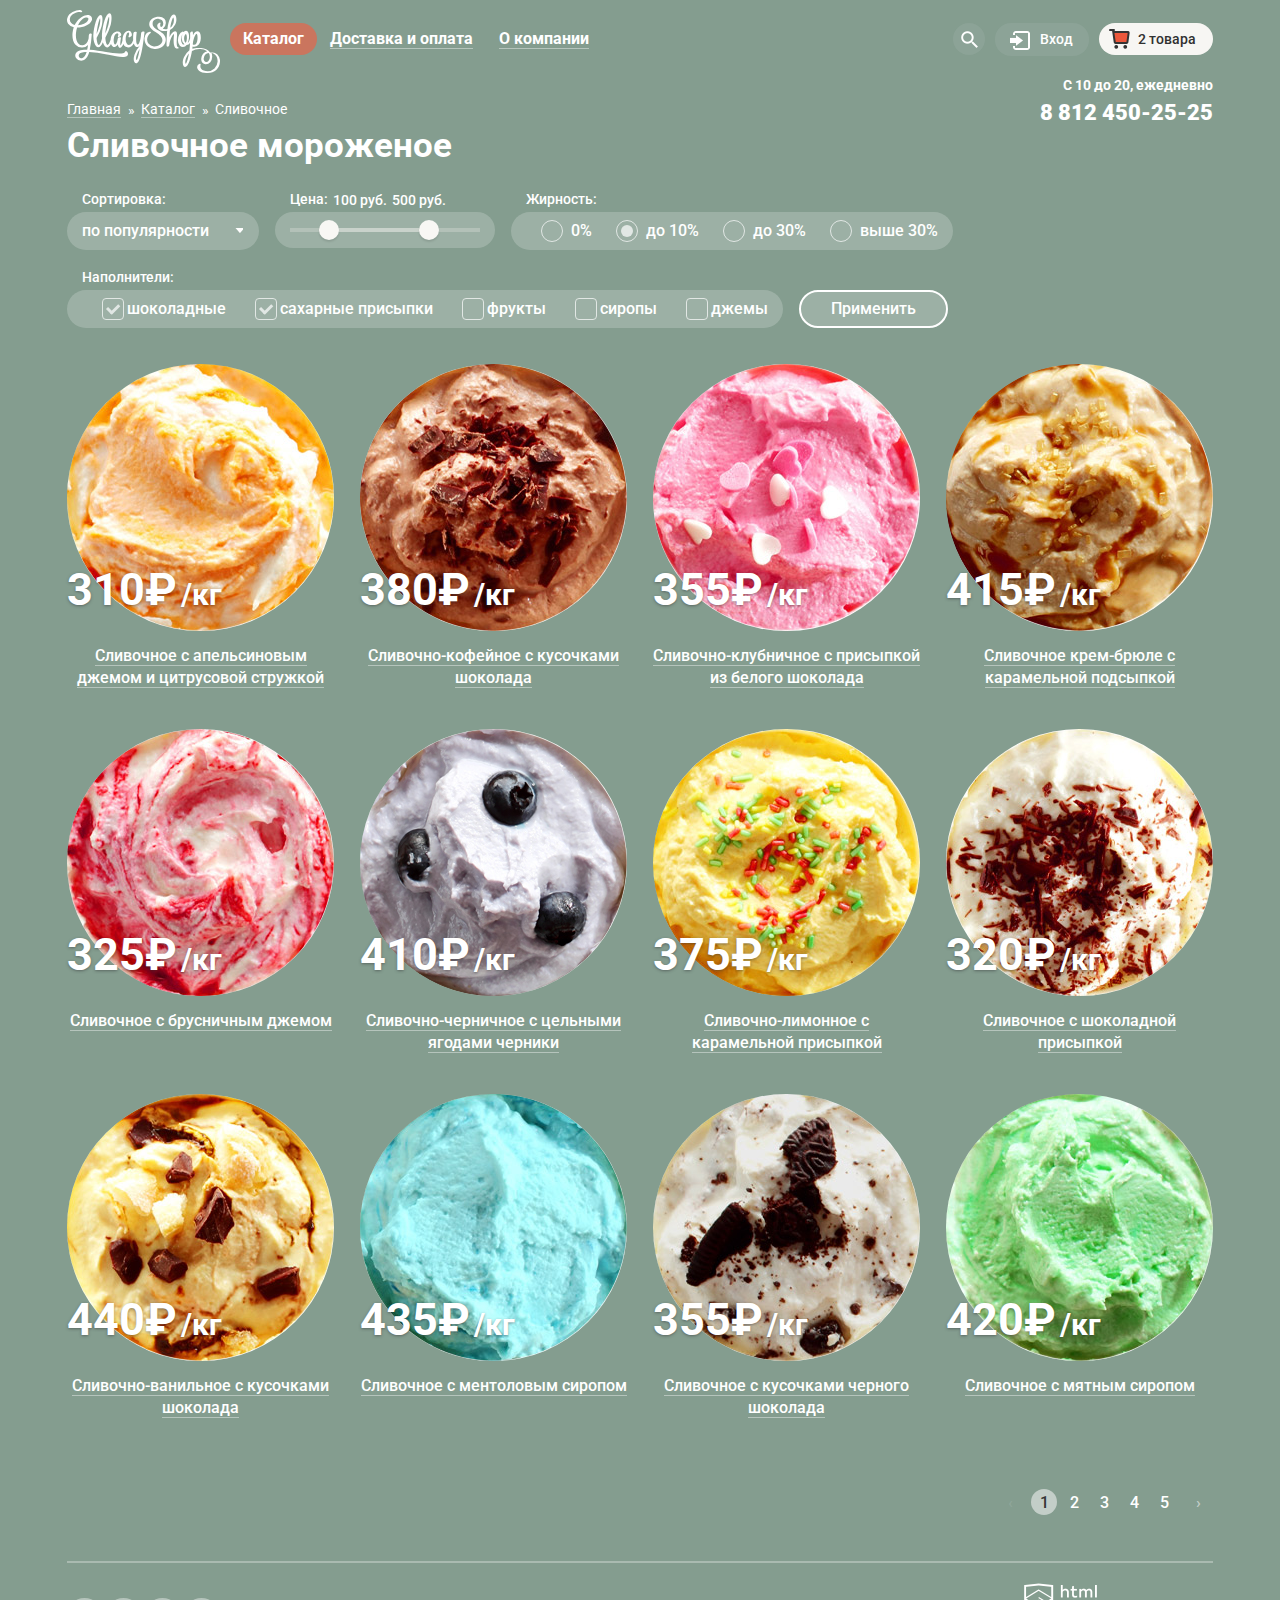
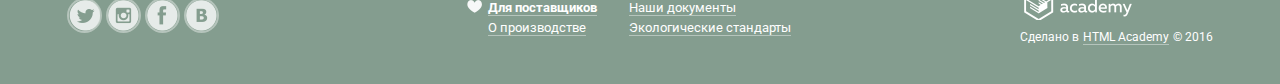
==== commit 27449f7b: "JS + мелкие корректировки" ====
--- a/catalog.html
+++ b/catalog.html
@@ -74,33 +74,31 @@
             <div class="basket basket-full basket-full-catalog">
               <a class="basket-btn link-basket-full" href="#">2 товара</a>
               <form action="#" method="post">
-                <!--Это надо оформлять таблицей и формой?-->
-                <table>
-                  <tr>
-                    <th class="basket-item-delete"><input type="checkbox" name="orange-ice" checked><span class="basket-checkbox-indicator"></span></th>
-                    <th class="basket-item-img"><img src="img/icon-orange.jpg" alt="пломбир с апельсиновым джемом" width="33px" height="33px"></th>
+                <div class="table">
+                  <div class="tr">
+                    <div class="th basket-item-delete"><input type="checkbox" name="orange-ice" checked><span class="basket-checkbox-indicator"></span></div>
+                    <div class="th basket-item-img"><img src="img/icon-orange.jpg" alt="пломбир с апельсиновым джемом" width="33px" height="33px"></div>
                     <!-- вставляю  картинки в html?мол, товар)-->
-                    <th class="basket-item-name">Пломбир с апельсиновым джемом</th>
-                    <th class="basket-item-weight">1,5кг</th>
-                    <th class="basket-item-per-kg">x 200 руб.</th>
-                    <th class="basket-item-price">300 руб.</th>
-                  </tr>
-                   <tr>
-                    <th class="basket-item-delete"><input type="checkbox" name="strawberry-ice" checked><span class="basket-checkbox-indicator"></span></th>
-                    <th class="basket-item-img"><img src="img/icon-strawberry.jpg" alt="клубничный пломбир с присыпкой из белого шоколада" width="33px" height="33px"></th>
-                    <th class="basket-item-name">Клубничный пломбир присыпкой из белого шоколада</th>
-                    <th class="basket-item-weight">1,5кг</th>
-                    <th class="basket-item-per-kg">x 300 руб.</th>
-                    <th class="basket-item-price">450 руб.</th>
-                  </tr>
-                  <tr>
-                    <th class="basket-total-cost" colspan="6">Итого: 750 руб.</th>
-                  </tr>
-                </table>
+                    <div class="th basket-item-name">Пломбир с апельсиновым джемом</div>
+                    <div class="th basket-item-weight">1,5кг</div>
+                    <div class="th basket-item-per-kg">x 200 руб.</div>
+                    <div class="th basket-item-price">300 руб.</div>
+                  </div>
+                  <div class="tr">
+                    <div class="th basket-item-delete"><input type="checkbox" name="strawberry-ice" checked><span class="basket-checkbox-indicator"></span></div>
+                    <div class="th basket-item-img"><img src="img/icon-strawberry.jpg" alt="клубничный пломбир с присыпкой из белого шоколада" width="33px" height="33px"></div>
+                    <div class="th basket-item-name">Клубничный пломбир присыпкой из белого шоколада</div>
+                    <div class="th basket-item-weight">1,5кг</div>
+                    <div class="th basket-item-per-kg">x 300 руб.</div>
+                    <div class="th basket-item-price">450 руб.</div>
+                 </div>
+                </div>
+                    <div class="basket-total-cost">Итого: 750 руб.</div>
+               
                 <button class="btn btn-basket-order" type="submit">Оформить заказ</button>
-                <!--Кнопку верстать через button или a?-->
               </form>
             </div>
+            
         
       </div>
       </div>
@@ -136,9 +134,9 @@
                   по популярности
                 </div> 
                 <ul class="sorting-submenu">
-                  <li>сначала недорогие</li>
-                  <li class="expensive">сначала дорогие</li>
-                  <li>по жирности</li>
+                  <li><a href="#">сначала недорогие</a></li>
+                  <li><a href="#">сначала дорогие</a></li>
+                  <li><a href="#">по жирности</a></li>
                 </ul>               
               </div>
               
--- a/css/style.css
+++ b/css/style.css
@@ -192,7 +192,15 @@
   border-radius: 0;
 }
 
-
+.submenu a:first-child:hover,
+.submenu a:first-child:active{
+  border-radius: 8px 8px 0 0;
+}
+
+.submenu a:last-child:hover,
+.submenu a:last-child:active{
+  border-radius: 0 0 8px 8px;
+}
 
 .main-header-right{
   float: right;
@@ -265,11 +273,11 @@
   top: 25%;
   left: 25%;
 }
+
 .search form{
   display: none;
   width: 272px;
   min-height:40px;
-  /*Я же тут жестко задаю ширину и высоту, да?*/
   background:#f8f7f4;
   color:#999999;
   border-radius: 6px;
@@ -281,24 +289,25 @@
   z-index: 31;
   text-align:left;
 }
-.search-placeholder{
-  color:#5b9ddf;
-  font-size: 11px;
-  font-weight:400;
-  display:none;
-}
+
+.search:hover form{
+  display:block;
+}
+
+
+
 .search input[type="search"]{
   display:block;
   width:270px;
   padding:12px;
   background: #ffffff;
-  font-size:14px;
-  line-height:24.3px;
-  font-weight:400;
+  font-size:16px;
+  line-height:24px;
+  font-weight:700;
   white-space:nowrap;
   border:1px solid #d3d3d2;
   border-radius: 5px;
-  color:#999999;
+  color:#353535;
 }
 
 .search input[type="search"]:hover{
@@ -309,9 +318,30 @@
   border:2px solid #5b9ddf;
 }
 
-
-.search:hover form{
-  display:block;
+.search input[type="search"]:invalid + label{
+  color:#999999;
+  font-size: 14px;
+  line-height: 20px;
+  font-weight:400;
+  position:absolute;
+  top:30px;
+  left:28px;
+}
+.search input[type="search"]:focus + label{
+  color:#5b9ddf;
+  font-size: 11px;
+  font-weight:400;
+  position:absolute;
+  top:-3px;
+  left:28px;
+}
+.search input[type="search"]:valid + label{
+  color:#999999;
+  font-size: 11px;
+  font-weight:400;
+  position:absolute;
+  top:-3px;
+  left:28px;
 }
 
 
@@ -379,6 +409,8 @@
   top: 40px;
   z-index: 32;
 }
+
+
 .user-block input{
   display:block;
   width: 220px;
@@ -401,6 +433,44 @@
 .user-block input:focus{
   border:2px solid #5b9ddf;
 }
+
+
+.user-block input:invalid + label{
+  color:#999999;
+  font-size: 14px;
+  line-height: 20px;
+  font-weight:400;
+  position:absolute;
+  top:30px;
+  left:28px;
+}
+.user-block input:invalid + .label-password{
+  top:90px;
+}
+
+.user-block input:focus + label{
+  color:#5b9ddf;
+  font-size: 11px;
+  font-weight:400;
+  position:absolute;
+  top:-3px;
+  left:28px;
+}
+.user-block input:focus + .label-password{
+  top:59px;
+}
+.user-block input:valid + label{
+  color:#9a9a9a;
+  font-size: 11px;
+  font-weight:400;
+  position:absolute;
+  top:-3px;
+  left:28px;
+}
+.user-block input:valid + .label-password{
+  top:59px;
+}
+
 .user-block .btn-login{
   float:left;
   font-size:15px;
@@ -530,13 +600,18 @@
   right:0;
   z-index: 33;
 }
-.basket-full table{
-  border-collapse:collapse;
-}
-.basket-full th{
+.basket-full .table{
+  display:table;
+}
+.basket-full .tr{
+  display: table-row;
+}
+.basket-full .th{
+  display: table-cell;
   padding:20px 15px;
   text-align: left;
   min-height: 20px;
+  vertical-align:top;
 }
 .basket-full .basket-item-delete{
   position:relative;
@@ -559,7 +634,7 @@
   height:14px;
   transform: rotate(-45deg);
   position:absolute;
-  top:30px;
+  top:25px;
   left:5px;
   border-radius: 1px;
 }
@@ -570,13 +645,14 @@
   height:14px;
   transform: rotate(45deg);
   position:absolute;
-  top:30px;
+  top:25px;
   left:5px;
   border-radius: 1px;
 }
 .basket-full .basket-item-img{
   padding-left:0;
   padding-right: 0;
+  padding-top: 15px;
 }
 .basket-item-img img{
   border-radius: 17px;
@@ -592,13 +668,14 @@
   color:#7f7f7f;
 }
 .basket-full .basket-item-price{
-  
   width:55px;
 }
 .basket-full .basket-total-cost{
   text-align: right;
   font-size:15px;
+  font-weight: 700;
   border-top: 2px solid #cacac7;
+  padding:20px 15px;
 }
 .basket-full:hover form{
   display: block;
@@ -757,6 +834,7 @@
   width: 1166px;
   margin: 0 auto;
   margin-bottom: 10px;
+  position: relative;
 }
 
 .hit article{
@@ -786,6 +864,7 @@
   width: 61px;
   height: 61px;
   background-position: -10px -281px;
+  position:relative;
 }
 .hit img{
    border-radius: 133px; 
@@ -794,7 +873,7 @@
 .hit .price{
   position: absolute;
   top: 213px;
-  text-shadow: 0 1px 3px rgba(49, 50, 52, 0.5);
+  text-shadow: 0px 1px 3px rgba(49, 50, 53, 0.5);
 }
 .hit .amount{
   margin:0;
@@ -826,19 +905,23 @@
   border-bottom:1px solid rgba(255, 188, 158, 0.3);
 }
 
+
 .hit .bth-quick-view{
   display: none;
   margin-top: 20px;
   margin-bottom: 20px;
   padding-left: 27px;
   padding-right: 27px;
+  
 }
 
 .hit article:hover{
   background:rgba(255, 255, 255, 0.3);
   box-shadow:0 20px 20px 0 rgba(0, 0, 0, 0.4);
   border-radius: 5px;
+  position:absolute;
 } 
+
 .hit article:hover .bth-quick-view{
   display:inline-block;
 }
@@ -987,6 +1070,7 @@
   border-radius: 20px;
   color:#5a5a5a;
   background:#f8f7f4 url("../img/bg-letter.png") no-repeat;
+  position:relative;
 }
 .email-delivery p{
   color:#5a5a5a;
@@ -1002,11 +1086,12 @@
   color:#999999;
   font-size:16px;
   font-weight:500;
-  line-height:24px;
+  line-height:20px;
   padding:12px 10px;
   margin-top:30px;
   width: 340px;
-  border: 1px solid rgba(178, 178, 178, 0.52)
+  border: 1px solid rgba(178, 178, 178, 0.52);
+  height:20px;
 }
 
 .email-delivery input:hover{
@@ -1016,6 +1101,39 @@
 .email-delivery input:focus{
   border:2px solid #5b9ddf;
 }
+
+.email-delivery input:invalid + label{
+  color:#999999;
+  font-size: 16px;
+  line-height: 22px;
+  font-weight:400;
+  position:absolute;
+  top:145px;
+  left:38px;
+}
+
+.email-delivery input:focus + label{
+  color:#5b9ddf;
+  font-size: 11px;
+  font-weight:400;
+  position:absolute;
+  top:110px;
+  left:38px;
+}
+
+.email-delivery input:valid + label{
+  color:#9a9a9a;
+  font-size: 11px;
+  font-weight:400;
+  position:absolute;
+  top:110px;
+  left:38px;
+}
+
+
+
+
+
 .email-delivery .btn-email-delivery{
   margin-top:30px;
   float:right;
@@ -1026,10 +1144,12 @@
 .map{
   min-height: 430px;
   background: url("../img/map%20with%20marker.png") no-repeat center;
-}
-
+  
+}
+.map .div-for-map{
+  position:relative;
+}
 .map-address{
-  float: right;
   width: 250px;
   min-height: 246px; 
   padding: 30px 26px;
@@ -1037,6 +1157,9 @@
   color:#343434;
   border-radius: 20px;
   margin-top: 65px;
+  position:absolute;
+  z-index: 2550;
+  right:0;
   
 }
 
@@ -1091,7 +1214,9 @@
 .social-btn-vk{
   background-position: -10px -924px;
 }
-
+.footer-social a:active{
+  box-shadow:inset 0 2px 1px 0 #888888;
+}
 .footer-documents{
   float: left;
   width: 560px;
@@ -1167,7 +1292,6 @@
 .footer-copyright .link-htmlacademy{
   display:inline-block;
   padding: 0 4px;
-  /*Это нормально, что я отступы-пробелы так задала?*/
   font-size: 12px;
   line-height: 1.5;
   color: #ffffff;
@@ -1184,12 +1308,39 @@
   border-bottom:1px solid rgba(255, 188, 158, 0.3);
 }
 /* Всплывающая форма */
+@keyframes bounce {
+  0%   {
+    transform: translateY(-2000px);
+  }
+  70%  {
+    transform: translateY(30px);
+  }
+  90%  {
+    transform: translateY(-10px);
+  }
+  100% {
+    transform: translateY(0);
+  }
+}
+
+
+@keyframes shake {
+  0%, 100% {
+    transform: translateX(0);
+  }
+  10%, 30%, 50%, 70%, 90% {
+    transform: translateX(-10px);
+  }
+  20%, 40%, 60%, 80% {
+    transform: translateX(10px);
+  }
+}
 
 .modal-content {
-  position: absolute;
+  position: fixed;
   top: 338px;
   left:50%;
-  /*Как мне отцентровать это окно?*/
+  margin-left:-240px; 
   width: 478px;
   min-height: 397px;
   padding: 25px;
@@ -1197,8 +1348,17 @@
   color:#343434 ;
   background:  #f8f7f4;
   border-radius: 10px;
-  z-index: 50;
+  z-index: 3010;
   display: none;
+}
+
+.modal-content-show{
+  display:block;
+  animation: bounce 0.6s;
+}
+
+.modal-error {
+  animation: shake 0.6s;
 }
 
 .modal-content-close {
@@ -1269,7 +1429,67 @@
   line-height: 24px;
   color:#656565;
   border-radius: 5px;
-}
+  resize: none;
+}
+
+.modal-content input:invalid + label,
+.modal-content textarea:invalid + label{
+  color:#656565;
+  font-size: 16px;
+  line-height: 20px;
+  font-weight:400;
+  position:absolute;
+  top:87px;
+  left:40px;
+}
+
+.modal-content input:invalid + .label-email-feedback{
+  top:153px;
+}
+
+.modal-content textarea:invalid + .label-text-feedback{
+  top: 211px;
+}
+
+.modal-content input:focus + label,
+.modal-content textarea:focus + label{
+  color:#5b9ddf;
+  font-size: 11px;
+  font-weight:400;
+  position:absolute;
+  top:56px;
+  left:40px;
+}
+.modal-content input:focus + .label-email-feedback{
+  top:121px;
+}
+
+.modal-content textarea:focus + .label-text-feedback{
+  top: 186px;
+}
+
+.modal-content input:valid + label,
+.modal-content textarea:valid + label{
+  color:#9a9a9a;
+  font-size: 11px;
+  font-weight:400;
+  position:absolute;
+  top:56px;
+  left:40px;
+}
+.modal-content input:valid + .label-email-feedback{
+  top:121px;
+}
+
+.modal-content textarea:valid + .label-text-feedback{
+  top: 186px;
+}
+
+
+
+
+
+
 
 .modal-content .btn-form-feedback{
   float:right;
@@ -1279,14 +1499,16 @@
   position: fixed;
   top: 0;
   left: 0;
-  z-index: 40;
+  z-index: 3000;
   width: 100%;
   height: 100%;
   background: rgba(0, 0, 0, 0.3);
   display: none;
 }
 
-
+.modal-overlay-show{
+  display: block;
+}
 /*Каталог*/
 .main-navigation-current{
   background:rgba(202, 117, 94, 1);
@@ -1318,7 +1540,6 @@
   float:left;
   width: 560px;
   min-height: 60px;
-  padding-top: 26px;
 }
 
 .breadcrumbs{
@@ -1492,21 +1713,27 @@
   top:63px;
 }
 .filter-sorting li{
+  list-style:none;
+  
+}
+.sorting-submenu a{
+  text-decoration: none;
   padding:2px 20px;
   margin:0;
-  list-style:none;
   color:#343434;
   font-size:14px;
   line-height: 20px;
   font-weight: 400;
   cursor: pointer;
-}
-
+  display:block;
+  font-family: "Roboto", "Arial", sans-serif;
+  
+}
 .filter-sorting:hover ul{
   display:block;
 }
 
-.sorting-submenu .expensive{
+.sorting-submenu a:hover{
   color:#ffffff;
   background:#1e90ff;
 } 
@@ -1746,7 +1973,7 @@
 .container-catalog .price{
   position: absolute;
   top: 213px;
-  text-shadow: 0 1px 3px rgba(49, 50, 52, 0.5);
+  text-shadow: 0px 1px 3px rgba(49, 50, 53, 0.5);
 }
 .container-catalog .amount{
   margin:0;
@@ -1815,20 +2042,25 @@
   margin:0;
   padding: 0;
   cursor: pointer;
+  
+  
 }
 
 .pages .page-link{
   display:inline-block;
+  vertical-align: top;
   min-width:26px;
-  min-height:26px;
+  min-height:24px;
+  padding-top: 2px;
   margin: 0 2px;
   font-size: 16px;
   font-weight: 500;
   line-height: 1.5;
   text-align: center;
   color: #ffffff;
-  border-radius: 13px;
+  vertical-align:top;
   text-decoration: none;
+  border-radius: 100%;
 }
 .pages .page-link:hover{
   background:#9db1a5;
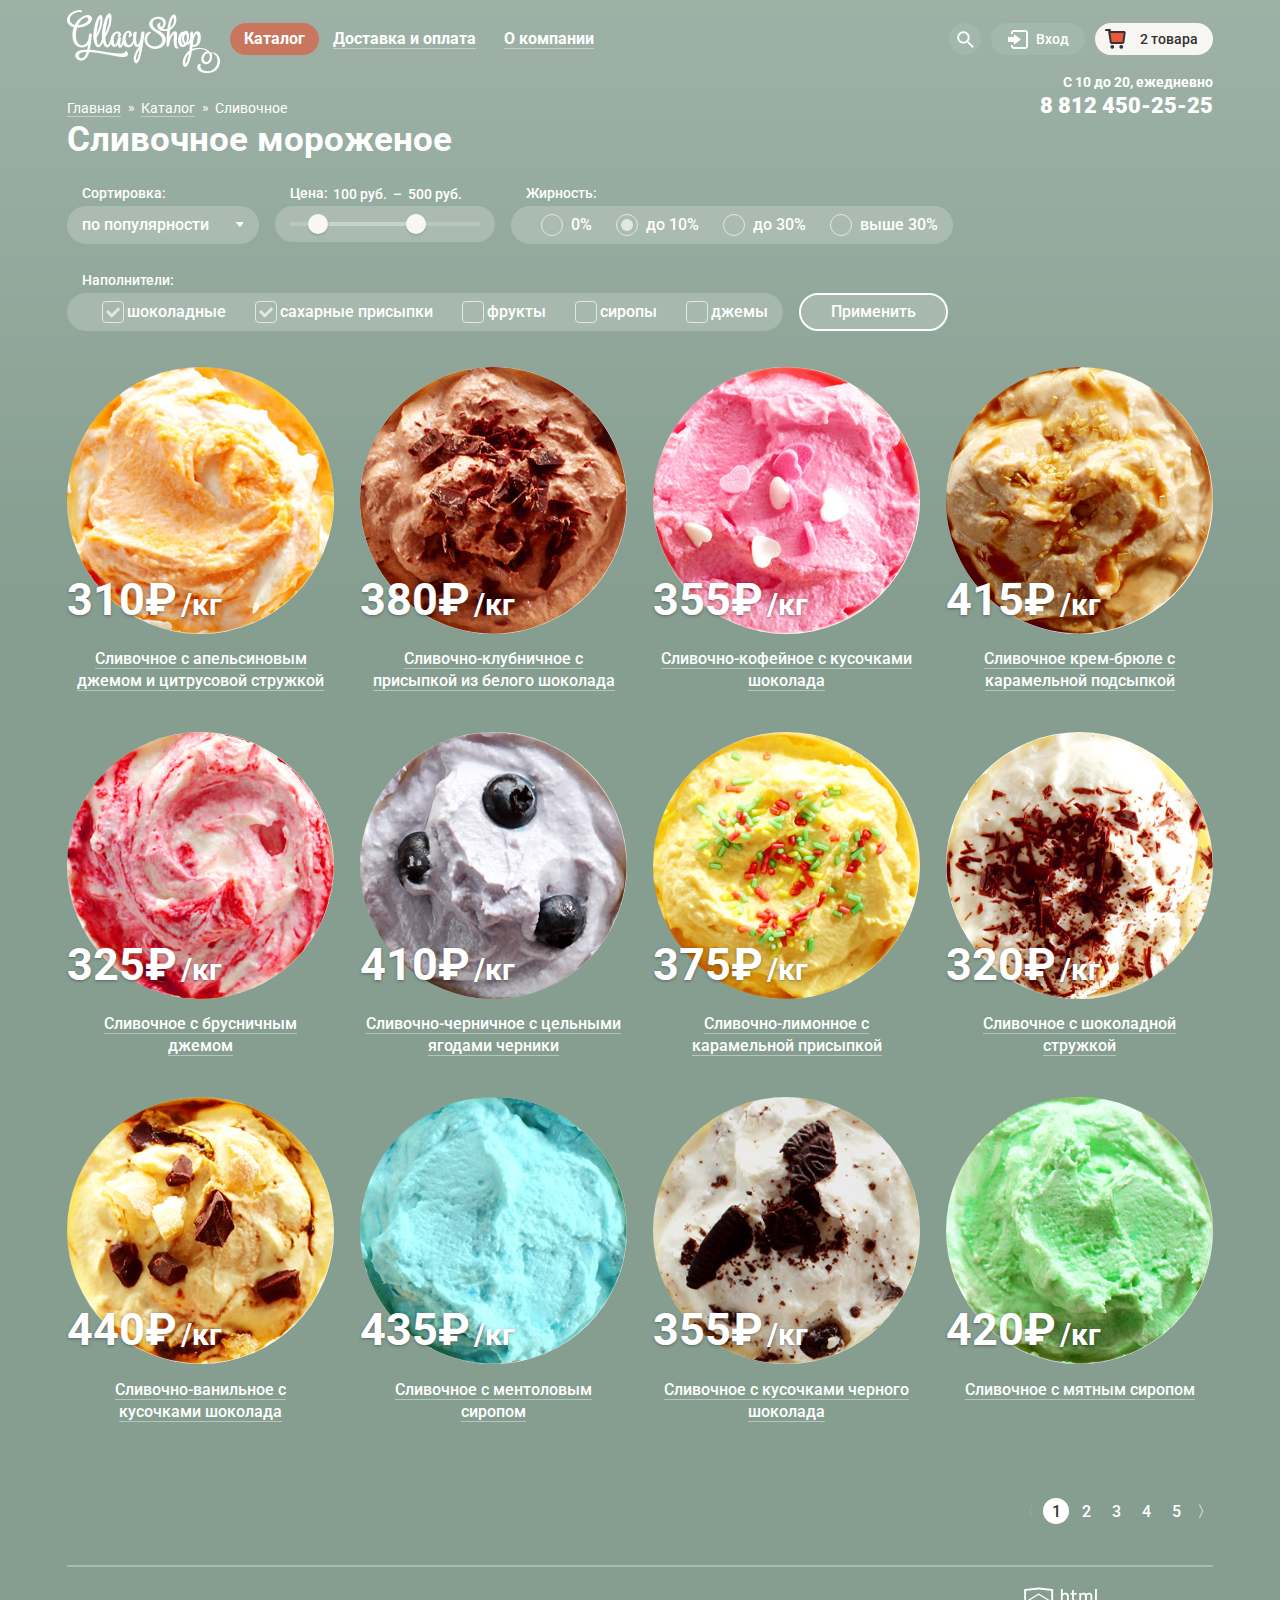
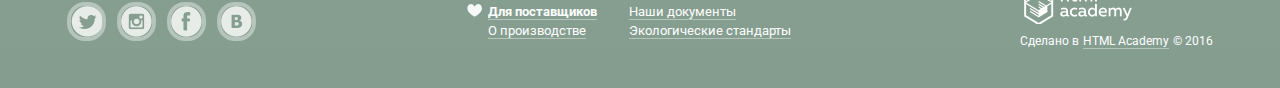
==== commit fe48264b: "Редакция размеров и форм" ====
--- a/catalog.html
+++ b/catalog.html
@@ -3,11 +3,11 @@
   <head>
     <meta charset="utf-8">
     <title>Сливочное - GllacyShop</title>
-    <link href='https://fonts.googleapis.com/css?family=Roboto:400,900,700,500&subset=latin,cyrillic' rel='stylesheet' type='text/css'>
-    <link href="css/normalize.css" rel="stylesheet">
+    <link href="https://fonts.googleapis.com/css?family=Roboto:400,900,700,500&subset=latin,cyrillic" rel="stylesheet" type="text/css">
+    <link href="css/normalize.min.css" rel="stylesheet">
     <link href="css/style.css" rel="stylesheet">
   </head>
-  <body>
+  <body class="body-catalog">
     <header class="main-header">
       <div class="container clearfix">   
         <div class="main-header-left">
@@ -50,23 +50,28 @@
           <div class="search">
             <a class="search-btn" href="#"></a>
             <form action="#" method="get">
-            <input type="search" name="search" placeholder="Что ищем?" autofocus>
+              <input type="search" name="search" id="search" required>
+              <label for="search">Что ищем?</label>
             </form>
           </div>
           
           <div class="user-block">
             <a class="user-btn" href="#">Вход</a>
-            <form action="#" method="post">
-            <input type="email" name="email-login" placeholder="Электронная почта">
-            <input type="password" name="password" placeholder="Пароль" autocomplete="on">
-            <button class="btn btn-login">Войти</button>
-            <div class="user-block-links">
-              <a class="user-block-link link-forgot link-white-bg">Забыли пароль?</a>
-              <a class="user-block-link link-forgot link-white-bg">Новая регистрация</a>
-            </div>
+            <form action="#" method="post" class="clearfix">
+              
+              <input type="email" name="email-login" id="email" required>
+              <label class="label-email" for="email">Электронная почта</label>
+              
+              <input type="password" name="password" id="password" required autocomplete="on">
+              <label class="label-password" for="password">Пароль</label>
+              <button class="btn btn-login" type="submit">Войти</button>
+              <div class="user-block-links">
+                <a class="user-block-link link-forgot">Забыли пароль?</a>
+                <a class="user-block-link link-forgot">Новая регистрация</a>
+              </div>
             </form>
           </div> 
-          
+        
             <div class="basket basket-empty basket-empty-catalog">
               <a class="basket-btn link-basket-empty" href="#">Пусто</a>
             </div>
@@ -78,7 +83,6 @@
                   <div class="tr">
                     <div class="th basket-item-delete"><input type="checkbox" name="orange-ice" checked><span class="basket-checkbox-indicator"></span></div>
                     <div class="th basket-item-img"><img src="img/icon-orange.jpg" alt="пломбир с апельсиновым джемом" width="33px" height="33px"></div>
-                    <!-- вставляю  картинки в html?мол, товар)-->
                     <div class="th basket-item-name">Пломбир с апельсиновым джемом</div>
                     <div class="th basket-item-weight">1,5кг</div>
                     <div class="th basket-item-per-kg">x 200 руб.</div>
@@ -145,8 +149,8 @@
                   Цена:
                 </div>
                 <div class="price-control">
-                  <input class="price-control-input" name="min-price" type="text" value="100 руб.">
-                  <span>-</span>
+                  <input class="price-control-input price-control-mininput" name="min-price" type="text" value="100 руб.">
+                  <span>–</span>
                   <input class="price-control-input price-control-maxinput" name="min-price" type="text" value="500 руб.">
                 </div>
                 <div class="filter-input price">
@@ -194,120 +198,120 @@
       </div>
       
       <div class="container-catalog">
-        <article class="ice-orange">
+        <article class="ice-orange ice">
           <img class="icecream" src="img/ice-orange.jpg" width="267" height="267" alt="Сливочное с апельсиновым джемом и цитрусовой стружкой">
           <div class="price">
-            <span class="amount">310₽</span>
+            <span class="amount">310&#8381;</span>
             <span>/кг</span>
           </div>
           <a class="link-icecream link-transparent-bg" href="#"><span class="link-border">Сливочное с апельсиновым джемом и цитрусовой стружкой</span></a>
           <a class="btn bth-quick-view" href="#">Быстрый просмотр</a>
         </article>
           
-        <article class="ice-coffee">
+        <article class="ice-coffee ice">
           <img class="icecream" src="img/ice-coffee.jpg" width="267" height="267" alt="Сливочно-кофейное с кусочками шоколада">
           <div class="price">
-            <span class="amount">380₽</span>
+            <span class="amount">380&#8381;</span>
+            <span>/кг</span>
+          </div>
+          <a class="link-transparent-bg link-icecream" href="#"><span class="link-border">Сливочно-клубничное с присыпкой из белого шоколада</span></a>
+          <a class="btn bth-quick-view" href="#">Быстрый просмотр</a>
+        </article>
+        
+        <article class="ice-strawberry ice">
+          <img class="icecream" src="img/ice-strawberry.jpg" width="267" height="267" alt="Сливочно-клубничное с присыпкой из белого шоколада">
+          <div class="price">
+            <span class="amount">355&#8381;</span>
             <span>/кг</span>
           </div>
           <a class="link-transparent-bg link-icecream" href="#"><span class="link-border">Сливочно-кофейное с кусочками шоколада</span></a>
           <a class="btn bth-quick-view" href="#">Быстрый просмотр</a>
         </article>
         
-        <article class="ice-strawberry">
-          <img class="icecream" src="img/ice-strawberry.jpg" width="267" height="267" alt="Сливочно-клубничное с присыпкой из белого шоколада">
-          <div class="price">
-            <span class="amount">355₽</span>
-            <span>/кг</span>
-          </div>
-          <a class="link-transparent-bg link-icecream" href="#"><span class="link-border">Сливочно-клубничное с присыпкой из белого шоколада</span></a>
-          <a class="btn bth-quick-view" href="#">Быстрый просмотр</a>
-        </article>
-        
-        <article class="ice-сreme-brulee">
+        <article class="ice-сreme-brulee ice">
           <img class="icecream" src="img/ice-creme-brulee.jpg" width="267" height="267" alt="Сливочное крем-брюле с карамельной подсыпкой">
           <div class="price">
-            <span class="amount">415₽</span>
+            <span class="amount">415&#8381;</span>
             <span>/кг</span>
           </div>
           <a class="link-transparent-bg link-icecream" href="#"><span class="link-border">Сливочное крем-брюле с карамельной подсыпкой</span></a>
           <a class="btn bth-quick-view" href="#">Быстрый просмотр</a>
         </article>
         
-        <article class="ice-cowberry-jam">
+        <article class="ice-cowberry-jam  ice">
           <img class="icecream" class="rouble"src="img/ice-cowberry-jam.jpg" width="267" height="267" alt="Сливочное с брусничным джемом">
           <div class="price">
-            <span class="amount">325₽</span>
+            <span class="amount">325&#8381;</span>
             <span>/кг</span>
           </div>
           <a class="link-transparent-bg link-icecream" href="#"><span class="link-border">Сливочное с брусничным джемом</span></a>
           <a class="btn bth-quick-view" href="#">Быстрый просмотр</a>
         </article>
         
-        <article class="ice-blueberry">
+        <article class="ice-blueberry  ice">
           <img class="icecream" src="img/ice-blueberry.jpg" width="267" height="267" alt="Сливочно-черничное с цельными ягодами черники">
           <div class="price">
-            <span class="amount">410₽</span>
+            <span class="amount">410&#8381;</span>
             <span>/кг</span>
           </div>
           <a class="link-transparent-bg link-icecream" href="#"><span class="link-border">Сливочно-черничное с цельными ягодами черники</span></a>
           <a class="btn bth-quick-view" href="#">Быстрый просмотр</a>
         </article>
         
-        <article class="ice-lemon">
+        <article class="ice-lemon ice">
           <img class="icecream" src="img/ice-lemon.jpg" width="267" height="267" alt="Сливочно-лимонное с карамельной присыпкой">
           <div class="price">
-            <span class="amount">375₽</span>
+            <span class="amount">375&#8381;</span>
             <span>/кг</span>
           </div>
           <a class="link-transparent-bg link-icecream" href="#"><span class="link-border">Сливочно-лимонное с карамельной присыпкой</span></a>
           <a class="btn bth-quick-view" href="#">Быстрый просмотр</a>
         </article>
         
-        <article class="ice-chococrisp">
-          <img class="icecream" src="img/ice-chococrisp.jpg" width="267" height="267" alt="Сливочное с шоколадной присыпкой">
-          <div class="price">
-            <span class="amount">320₽</span>
-            <span>/кг</span>
-          </div>
-          <a class="link-transparent-bg link-icecream" href="#"><span class="link-border">Сливочное с шоколадной присыпкой</span></a>
-          <a class="btn bth-quick-view" href="#">Быстрый просмотр</a>
-        </article>
-        
-        <article class="ice-vanilla">
+        <article class="ice-chococrisp  ice">
+          <img class="icecream" src="img/ice-chococrisp.jpg" width="267" height="267" alt="Сливочное с шоколадной стружкой">
+          <div class="price">
+            <span class="amount">320&#8381;</span>
+            <span>/кг</span>
+          </div>
+          <a class="link-transparent-bg link-icecream" href="#"><span class="link-border">Сливочное с шоколадной стружкой</span></a>
+          <a class="btn bth-quick-view" href="#">Быстрый просмотр</a>
+        </article>
+        
+        <article class="ice-vanilla  ice">
           <img class="icecream" src="img/ice-vanilla.jpg" width="267" height="267" alt="Сливочно-ванильное с кусочками шоколада">
           <div class="price">
-            <span class="amount">440₽</span>
+            <span class="amount">440&#8381;</span>
             <span>/кг</span>
           </div>
           <a class="link-transparent-bg link-icecream" href="#"><span class="link-border">Сливочно-ванильное с кусочками шоколада</span></a>
           <a class="btn bth-quick-view" href="#">Быстрый просмотр</a>
         </article>
         
-        <article class="ice-menthol">
+        <article class="ice-menthol  ice">
           <img class="icecream" src="img/ice-menthol.jpg" width="267" height="267" alt="Сливочное с ментоловым сиропом">
           <div class="price">
-            <span class="amount">435₽</span>
+            <span class="amount">435&#8381;</span>
             <span>/кг</span>
           </div>
           <a class="link-transparent-bg link-icecream" href="#"><span class="link-border">Сливочное с ментоловым сиропом</span></a>
           <a class="btn bth-quick-view" href="#">Быстрый просмотр</a>
         </article>
         
-        <article class="ice-withchocolate">
+        <article class="ice-withchocolate  ice">
           <img class="icecream" src="img/ice-withchocolate.jpg" width="267" height="267" alt="Сливочное с кусочками черного шоколада">
           <div class="price">
-            <span class="amount">355₽</span>
+            <span class="amount">355&#8381;</span>
             <span>/кг</span>
           </div>
           <a class="link-transparent-bg link-icecream" href="#"><span class="link-border">Сливочное с кусочками черного шоколада</span></a>
           <a class="btn bth-quick-view" href="#">Быстрый просмотр</a>
         </article>
         
-        <article class="ice-mint">
+        <article class="ice-mint  ice">
           <img class="icecream" src="img/ice-mint.jpg" width="267" height="267" alt="Сливочное с мятным сиропом">
           <div class="price">
-            <span class="amount">420₽</span>
+            <span class="amount">420&#8381;</span>
             <span>/кг</span>
           </div>
           <a class="link-transparent-bg link-icecream" href="#"><span class="link-border">Сливочное с мятным сиропом</span></a>
@@ -317,25 +321,25 @@
       <div class="container">
         <ul class="pages">
           <li>
-            <a class="page-link page-previous disabled" href="#">‹</a>
+            <a class="page-link page-previous disabled" href="#">&#12296;</a>
           </li>
           <li>
             <a class="page-link current" href="#">1</a> 
           </li>
           <li>
-            <a class="page-link" href="#">2</a> 
-          </li>
-          <li>
-            <a class="page-link" href="#">3</a>
-          </li>
-          <li>
-            <a class="page-link" href="#">4</a>
-          </li>
-          <li>
-            <a class="page-link" href="#">5</a>
-          </li>
-          <li>
-            <a class="page-link page-next" href="#">›</a>
+            <a class="page-link page-link-numbers" href="#">2</a> 
+          </li>
+          <li>
+            <a class="page-link page-link-numbers" href="#">3</a>
+          </li>
+          <li>
+            <a class="page-link page-link-numbers" href="#">4</a>
+          </li>
+          <li>
+            <a class="page-link page-link-numbers" href="#">5</a>
+          </li>
+          <li>
+            <a class="page-link page-next" href="#">&#12297;</a>
           </li>       
         </ul> 
       </div>
--- a/css/style.css
+++ b/css/style.css
@@ -102,7 +102,7 @@
   font-size: 16px;
   line-height: 20px;
   font-weight: 700;
-  padding: 6px 13px;
+  padding: 6px 14px;
   color: #ffffff;
   text-decoration: none;
 }
@@ -156,14 +156,16 @@
   display:block;
   color:#343434;
   font-size:14px;
+  line-height:24px;
   font-weight:400;
   text-decoration: none;
-  padding:12px 20px;
+  padding:5px 20px;
 }
 
 .main-navigation .submenu-link-new{
   font-weight:700;
   position:relative;
+  padding:8px 20px;
 }
 
 .main-navigation .submenu-link-new:after{
@@ -244,7 +246,7 @@
   height: 32px;
   margin: 0 5px;
   margin-bottom: 20px;
-  background: rgba(176, 192, 183, 0.2);
+  background: #a2b8ac;
   position:relative;
 }
 .search-btn:hover{
@@ -276,18 +278,18 @@
 
 .search form{
   display: none;
-  width: 272px;
-  min-height:40px;
-  background:#f8f7f4;
-  color:#999999;
+  width: 242px;
+  min-height: 40px;
+  background: #f8f7f4;
+  color: #999999;
   border-radius: 6px;
   box-shadow: 0 20px 20px 0 rgba(0, 0, 0, 0.4);
-  position:absolute;
-  right:0;
+  position: absolute;
+  right: 3px;
   top: 40px;
-  padding:15px;
+  padding: 15px;
   z-index: 31;
-  text-align:left;
+  text-align: left
 }
 
 .search:hover form{
@@ -297,9 +299,128 @@
 
 
 .search input[type="search"]{
+  display: block;
+  width: 242px;
+  padding: 7px 12px;
+  background: #ffffff;
+  font-size: 16px;
+  line-height: 24px;
+  font-weight: 700;
+  white-space: nowrap;
+  border: 1px solid #d3d3d2;
+  border-radius: 5px;
+  color: #353535;
+}
+
+.search input[type="search"]:hover{
+      border: 2px solid rgba(154, 154, 154, 0.52);
+}
+
+
+.search input[type="search"]:focus{
+
+    border: 2px solid rgba(46, 136, 228, 0.52);
+}
+
+
+.search input[type="search"]:invalid + label{
+  color: #999999;
+  font-size: 14px;
+  line-height: 22px;
+  font-weight: 400;
+  position: absolute;
+  top: 25px;
+  left: 28px;
+}
+.search input[type="search"]:focus + label{
+  color:#5b9ddf;
+  font-size: 11px;
+  font-weight:400;
+  position:absolute;
+  top:-3px;
+  left:28px;
+}
+.search input[type="search"]:valid + label{
+  color:#999999;
+  font-size: 11px;
+  font-weight:400;
+  position:absolute;
+  top:-3px;
+  left:28px;
+}
+
+
+.user-block{
+  display: inline-block;
+  vertical-align: top;
+  height: 32px;
+  margin: 0 5px;
+  padding-bottom: 20px;
+  position:relative;
+}
+.user-block .user-btn{
   display:block;
-  width:270px;
-  padding:12px;
+  background: #a2b8ac; 
+  border-radius: 16px;
+  min-width: 34px;
+  font-size:14px;
+  font-weight: 500;
+  line-height:22px;
+  color: #ffffff;
+  text-decoration: none;
+  padding: 5px;
+  padding-left: 44px;
+  padding-right: 16px;
+}
+.user-block .user-btn:hover{
+ background: #ffffff;
+ color:#323232;
+}
+.user-block::before{
+  content:"";
+  position:absolute;
+  background-image: url("../img/sprite.png");
+  background-repeat: no-repeat;
+  width: 20px;
+  height: 19px;
+  background-position: -10px -547px;
+  top: 7px;
+  left: 17px;
+} 
+.user-block .user-btn:hover::before{
+  content:"";
+  position:absolute;
+  background-image: url("../img/sprite.png");
+  background-repeat: no-repeat;
+  width: 20px;
+  height: 19px;
+  background-position: -10px -586px;
+  top: 8px;
+  left: 15px;
+}
+
+.user-block form{
+  display:none;
+  width: 244px;
+  min-height: 147px;
+  padding: 14px;
+  padding-top: 20px;
+  padding-bottom: 10px;
+  background: #f8f7f4;
+  color: #999999;
+  border-radius: 6px;
+  box-shadow: 0 20px 20px 0 rgba(0, 0, 0, 0.4);
+  position: absolute;
+  right: 0;
+  top: 40px;
+  z-index: 32;}
+
+
+.user-block input{
+  display:block;
+  width: 216px;
+  margin-bottom: 10px;
+  padding:7px 12px;
   background: #ffffff;
   font-size:16px;
   line-height:24px;
@@ -307,145 +428,28 @@
   white-space:nowrap;
   border:1px solid #d3d3d2;
   border-radius: 5px;
-  color:#353535;
-}
-
-.search input[type="search"]:hover{
-  border:2px solid #d3d3d2;
-}
-
-.search input[type="search"]:focus{
-  border:2px solid #5b9ddf;
-}
-
-.search input[type="search"]:invalid + label{
-  color:#999999;
-  font-size: 14px;
-  line-height: 20px;
-  font-weight:400;
-  position:absolute;
-  top:30px;
-  left:28px;
-}
-.search input[type="search"]:focus + label{
-  color:#5b9ddf;
-  font-size: 11px;
-  font-weight:400;
-  position:absolute;
-  top:-3px;
-  left:28px;
-}
-.search input[type="search"]:valid + label{
-  color:#999999;
-  font-size: 11px;
-  font-weight:400;
-  position:absolute;
-  top:-3px;
-  left:28px;
-}
-
-
-.user-block{
-  display: inline-block;
-  vertical-align: top;
-  height: 32px;
-  margin: 0 5px;
-  padding-bottom: 20px;
-  position:relative;
-}
-.user-block .user-btn{
-  
-  display:block;
-  background: rgba(176, 192, 183, 0.2); 
-  border-radius: 16px;
-  min-width: 34px;
-  font-size:14px;
-  font-weight: 500;
-  line-height:1.2;
-  color: #ffffff;
-  text-decoration: none;
-  padding: 8px;
-  padding-left: 44px;
-  padding-right: 16px;
-}
-.user-block .user-btn:hover{
- background: #ffffff;
- color:#323232;
-}
-.user-block::before{
-  content:"";
-  position:absolute;
-  background-image: url("../img/sprite.png");
-  background-repeat: no-repeat;
-  width: 20px;
-  height: 19px;
-  background-position: -10px -547px;
-  top: 8px;
-  left: 15px;
-} 
-.user-block .user-btn:hover::before{
-  content:"";
-  position:absolute;
-  background-image: url("../img/sprite.png");
-  background-repeat: no-repeat;
-  width: 20px;
-  height: 19px;
-  background-position: -10px -586px;
-  top: 8px;
-  left: 15px;
-}
-
-.user-block form{
-  display: none;
-  width: 244px;
-  min-height:147px;
-  padding: 15px;
-  background:#f8f7f4;
-  color:#999999;
-  border-radius: 6px;
-  box-shadow: 0 20px 20px 0 rgba(0, 0, 0, 0.4);
-  position:absolute;
-  right: 0;
-  top: 40px;
-  z-index: 32;
-}
-
-
-.user-block input{
-  display:block;
-  width: 220px;
-  margin-bottom: 10px;
-  min-height:16px;
-  padding:12px;
-  background: #ffffff;
-  font-size:14px;
-  line-height:24.3px;
-  font-weight:400;
-  white-space:nowrap;
-  border:1px solid #d3d3d2;
-  border-radius: 5px;
 }
 
 .user-block input:hover{
-  border:2px solid #d3d3d2;
+   border: 2px solid rgba(154, 154, 154, 0.52);
 }
 
 .user-block input:focus{
-  border:2px solid #5b9ddf;
+   border: 2px solid rgba(46, 136, 228, 0.52);
 }
 
 
 .user-block input:invalid + label{
   color:#999999;
   font-size: 14px;
-  line-height: 20px;
+  line-height: 22px;
   font-weight:400;
   position:absolute;
   top:30px;
   left:28px;
 }
 .user-block input:invalid + .label-password{
-  top:90px;
+  top:80px;
 }
 
 .user-block input:focus + label{
@@ -457,7 +461,7 @@
   left:28px;
 }
 .user-block input:focus + .label-password{
-  top:59px;
+  top:53px;
 }
 .user-block input:valid + label{
   color:#9a9a9a;
@@ -474,19 +478,23 @@
 .user-block .btn-login{
   float:left;
   font-size:15px;
+  line-height: 25px;
+  padding:5px 28px;
+  margin-top: 5px;
 }
 .user-block-links{
   float:right;
   min-height:36px;
-  width: 130px;
-  
+  width: 120px;
+  text-align: left;
+  margin-top: 5px;
 }
 .user-block-link{
-  font-size:13px;
-  line-height:24.3px;
-  font-weight:400;
-  border-bottom:1px solid #9c9c9c; 
-  color:#333333;
+  font-size: 13px;
+  line-height: 20px;
+  font-weight: 400;
+  border-bottom: 1px solid #9c9c9c;
+  color: #333333;
   text-decoration: none;
 }
 
@@ -508,22 +516,21 @@
 
 .basket .basket-btn{
   display: block;
-  background: rgba(176, 192, 183, 0.2); 
+  background: #a2b8ac; 
   border-radius: 16px;
-  width: 60px;
-  height:16px;
-  padding:8px 0;
-  padding-left: 37px;
-  padding-right: 17px;
-  margin: 0 5px;
-  margin-right: 0;
+  width: 63px;
+  padding:5px 0;
+  padding-left: 45px;
+  padding-right: 10px;
+  margin: 0;
+  margin-left: 5px;
   font-size:14px;
   font-weight: 500;
-  line-height: 1.2;
+  line-height: 22px;
   color: #ffffff;
   text-decoration: none;
   position:relative;
-  text-align:right;
+  text-align:left;
 }
 
 
@@ -536,7 +543,7 @@
   height: 20px;
   background-position: -10px -90px;
   top: 6px;
-  left: 10px;
+  left: 17px;
 }
 
 .basket-btn:hover{
@@ -558,6 +565,7 @@
 
 .basket-empty{
   display: inline-block;
+  vertical-align: top;
 }
 
 .basket-full{
@@ -583,22 +591,23 @@
 
 .basket-full form{
   display: none;
-  position:absolute;
-  width: 520px;
-  min-height:240px;
-  background:#f8f7f4;
-  color:#333333;
-  font-weight:400;
+  position: absolute;
+  width: 510px;
+  min-height: 220px;
+  background: #f8f7f4;
+  color: #333333;
+  font-weight: 400;
   font-size: 13px;
   font-family: "Roboto", "Arial", sans-serif;
   line-height: 20px;
-  box-shadow:0 20px 20px 0 rgba(0, 0, 0, 0.4) ;
+  box-shadow: 0 20px 20px 0 rgba(0, 0, 0, 0.4);
   padding: 15px;
-  padding-bottom:20px;
-  border-radius: 7px;
-  top:40px;
-  right:0;
+  padding-bottom: 0px;
+  border-radius: 5px;
+  top: 38px;
+  right: 0;
   z-index: 33;
+}
 }
 .basket-full .table{
   display:table;
@@ -608,7 +617,7 @@
 }
 .basket-full .th{
   display: table-cell;
-  padding:20px 15px;
+  padding:15px;
   text-align: left;
   min-height: 20px;
   vertical-align:top;
@@ -623,6 +632,7 @@
 } 
 .basket-item-delete .basket-checkbox-indicator{
   display:inline-block;
+  vertical-align: top;
   height:10px;
   width:10px;
   cursor: pointer;
@@ -634,25 +644,24 @@
   height:14px;
   transform: rotate(-45deg);
   position:absolute;
-  top:25px;
+  top:20px
   left:5px;
   border-radius: 1px;
 }
 .basket-checkbox-indicator::before{
-    content: "";
+  content: "";
   background: #666665;
   width:2px;
   height:14px;
   transform: rotate(45deg);
   position:absolute;
-  top:25px;
+  top:20px
   left:5px;
   border-radius: 1px;
 }
 .basket-full .basket-item-img{
-  padding-left:0;
-  padding-right: 0;
-  padding-top: 15px;
+  padding:0;
+  padding-top: 10px;
 }
 .basket-item-img img{
   border-radius: 17px;
@@ -668,14 +677,22 @@
   color:#7f7f7f;
 }
 .basket-full .basket-item-price{
-  width:55px;
+  width:50px;
+  padding-left: 10px;
 }
 .basket-full .basket-total-cost{
   text-align: right;
   font-size:15px;
   font-weight: 700;
   border-top: 2px solid #cacac7;
-  padding:20px 15px;
+  padding: 15px 10px;
+}
+
+.basket-full .btn-basket-order{
+  font-size: 15px;
+  line-height: 24px;
+  font-weight: 700;
+  padding:5px 20px;
 }
 .basket-full:hover form{
   display: block;
@@ -688,7 +705,25 @@
   text-align: right;
 }
 .contact-info-index{
-  margin-bottom: 285px;
+  margin-bottom: 270px;
+}
+
+.contact-info p{
+  margin:0;
+  padding: 0;
+  font-size: 14px;
+  line-height: 14px;
+  color: #ffffff;
+  font-weight: 700;
+}
+
+.contact-info b{
+  margin:0;
+  padding: 0; 
+  font-size: 22px;
+  line-height: 1.5;
+  color: #ffffff;
+  font-weight: 900;
 }
 
 .slider{
@@ -710,7 +745,7 @@
   margin:0 auto;
   color:#ffffff;
   font-size: 60px;
-  line-height: 60.35px;
+  line-height: 60px;
   font-weight:900;
   margin-bottom: 30px;
 }
@@ -731,16 +766,15 @@
 }
 .slider .btn-givemetwo{
   padding:17px 40px;
-  font-size: 30.26px;
-  line-height: 1;
+  font-size: 30px;
+  line-height: 30px;
   font-weight:700;
   border-radius: 32px;
-  
 }  
 
 .slider-controls{
   position: absolute;
-  bottom: 25px;
+  bottom: 20px;
   left: 0;
   z-index: 20;
 /*зачем тут z-index?*/
@@ -749,6 +783,7 @@
 
 .slider-controls label{
   display:inline-block;
+  vertical-align: top;
   width: 17px;
   height: 17px;
   margin-right: 8px;
@@ -813,7 +848,7 @@
 .free h2{
   font-size:35px;
   font-weight: 700;
-  line-height: 1.5;
+  line-height: 35px;
   color:#ffffff;
   margin: 0;
   margin-bottom: 16px;
@@ -821,12 +856,13 @@
 .free p{
   font-size:18px;
   font-weight: 700;
-  line-height: 1.5;
+  line-height: 24px;
   color:#ffffff;
   margin:16px 0;
 }
 .free .btn{
   float:right; 
+  margin-top:24px; 
 }
 
 .hit{
@@ -848,7 +884,6 @@
   padding-right: 10px;
   padding-left:10px;
   padding-top:10px;
-  font-size: 16px;
   position: relative;
   text-align: center;
 }
@@ -864,15 +899,14 @@
   width: 61px;
   height: 61px;
   background-position: -10px -281px;
-  position:relative;
 }
 .hit img{
-   border-radius: 133px; 
+   border-radius: 100%; 
   margin-bottom: 10px;
 }
 .hit .price{
   position: absolute;
-  top: 213px;
+  top: 220px;
   text-shadow: 0px 1px 3px rgba(49, 50, 53, 0.5);
 }
 .hit .amount{
@@ -924,6 +958,7 @@
 
 .hit article:hover .bth-quick-view{
   display:inline-block;
+    vertical-align: top;
 }
 
 .features{
@@ -931,7 +966,7 @@
   margin-bottom: 38px;
   padding-left: 20px;
   padding-right: 20px;
-  padding-top: 30px;
+  padding-top: 23px;
   padding-bottom: 25px;
   background: #ebddbe url("../img/bg-waffle.jpg");
   color:#323232;
@@ -964,36 +999,40 @@
   height: 47px;
   background-position: -10px -362px;
   left:0;
+  top:10px;
 }
 .features .features-left-down::before{
-   content:"";
+  content:"";
   position:absolute;
   background-image: url(../img/sprite.png);
   background-repeat: no-repeat;
   width: 47px;
-    height: 47px;
-    background-position: -10px -480px;
+  height: 47px;
+  background-position: -10px -480px;
   left:0;
+  top:10px;
 }
 .features .features-right-up::before{
-   content:"";
+  content:"";
   position:absolute;
   background-image: url(../img/sprite.png);
   background-repeat: no-repeat;
   width: 47px;
-    height: 47px;
-    background-position: -10px -130px;
+  height: 47px;
+  background-position: -10px -130px;
   left:0;
+  top:10px;
 }
 .features .features-right-down::before{
-   content:"";
+  content:"";
   position:absolute;
   background-image: url(../img/sprite.png);
   background-repeat: no-repeat;
   width: 47px;
-    height: 47px;
-    background-position: -10px -806px;
+  height: 47px;
+  background-position: -10px -806px;
   left:0;
+  top:10px;
 }
 
 .features h3{
@@ -1009,7 +1048,7 @@
   line-height: 22px;
   font-weight:400;
   padding:0;
-  padding-top: 26px;
+  padding-top: 22px;
   margin:0;
 }
 
@@ -1026,7 +1065,7 @@
   padding-left: 20px;
   padding-right: 240px;
   background: #ffffff url("../img/bg-strawberry.png") no-repeat;
-  border-radius: 20px;
+  border-radius: 18px;
   color:#5a5a5a;
 }
 
@@ -1034,10 +1073,10 @@
   color:#5a5a5a;
   font-size:16px;
   font-weight:500;
-  line-height:1.2;
+  line-height:22px;
   padding:0;
   margin:0;
-  margin-bottom: 10px;
+  margin-bottom: 5px;
 }
 
 .blog a{
@@ -1058,8 +1097,6 @@
   border-bottom:1px solid rgba(255, 188, 158, 0.3);
 }
 
-
-/*не могу придумать, как переннести предлог "к" на третью строчку (помимо br)*/
 .email-delivery{
   float: right;
   width: 508px;
@@ -1067,7 +1104,7 @@
   padding: 27px;
   padding-left: 26px;
   padding-right: 26px;
-  border-radius: 20px;
+  border-radius: 18px;
   color:#5a5a5a;
   background:#f8f7f4 url("../img/bg-letter.png") no-repeat;
   position:relative;
@@ -1080,27 +1117,31 @@
   padding:0;
   margin:0;
   margin-bottom: 10px;
+  padding-top: 8px;
 }
 
 .email-delivery input{
-  color:#999999;
+  color:#353535;
   font-size:16px;
-  font-weight:500;
-  line-height:20px;
-  padding:12px 10px;
-  margin-top:30px;
-  width: 340px;
+  font-weight:700;
+  line-height:24px;
+  padding:10px;
+  margin-top:26px;
+  width: 348px;
   border: 1px solid rgba(178, 178, 178, 0.52);
   height:20px;
+  border-radius: 3px;
 }
 
 .email-delivery input:hover{
-  border:2px solid #d3d3d2;
+   border: 2px solid rgba(154, 154, 154, 0.52);
 }
 
 .email-delivery input:focus{
-  border:2px solid #5b9ddf;
-}
+   border: 2px solid rgba(46, 136, 228, 0.52);
+  border:none;
+}
+
 
 .email-delivery input:invalid + label{
   color:#999999;
@@ -1117,7 +1158,7 @@
   font-size: 11px;
   font-weight:400;
   position:absolute;
-  top:110px;
+  top:118px;
   left:38px;
 }
 
@@ -1126,7 +1167,7 @@
   font-size: 11px;
   font-weight:400;
   position:absolute;
-  top:110px;
+  top:118px;
   left:38px;
 }
 
@@ -1135,15 +1176,18 @@
 
 
 .email-delivery .btn-email-delivery{
-  margin-top:30px;
-  float:right;
-  padding: 14px 22px;
+    margin-top: 26px;
+    float: right;
+    padding: 11px 20px;
+    font-size: 17px;
+    line-height: 20px;
 }
 
 
 .map{
   min-height: 430px;
-  background: url("../img/map%20with%20marker.png") no-repeat center;
+  background: #f7f1d9 url("../img/map%20with%20marker.png") no-repeat center;
+  color:#000000;
   
 }
 .map .div-for-map{
@@ -1160,7 +1204,6 @@
   position:absolute;
   z-index: 2550;
   right:0;
-  
 }
 
 .map-address p{
@@ -1178,7 +1221,12 @@
   line-height:24px;
   margin-bottom:8px 0;
 }
-
+.btn-feedback{
+  font-size:17px;
+  display: block;
+  margin:0 auto;
+  
+}
 .main-footer{
   min-height: 100px;
   padding-bottom: 23px;
@@ -1194,11 +1242,13 @@
 .footer-social a{
   width: 31px;
   height: 31px;
-  border: 2px solid rgba(194, 206, 199, 0.8);
+  border: 4px solid rgba(194, 206, 199, 0.8);
   border-radius: 18px;
   background-image: url("../img/sprite.png");
   background-repeat: no-repeat;
   display: inline-block;
+  vertical-align: top;
+  margin-right: 7px;
 }
 .social-btn-twit{
   background-position: -10px -873px;
@@ -1291,6 +1341,7 @@
 
 .footer-copyright .link-htmlacademy{
   display:inline-block;
+    vertical-align: top;
   padding: 0 4px;
   font-size: 12px;
   line-height: 1.5;
@@ -1341,10 +1392,10 @@
   top: 338px;
   left:50%;
   margin-left:-240px; 
-  width: 478px;
+  width: 428px;
   min-height: 397px;
   padding: 25px;
-  padding-top: 20px;
+  padding-top: 15px;
   color:#343434 ;
   background:  #f8f7f4;
   border-radius: 10px;
@@ -1395,7 +1446,7 @@
 .modal-content p{
   font-size: 24px;
   font-weight: 500;
-  line-height: 34px;
+  line-height: 30px;
   color:#343434;
   padding:0;
   margin:0;
@@ -1408,28 +1459,40 @@
 .modal-content input{
   margin: 0;
   margin-bottom: 20px;
-  display:block;
-  width:236px;
-  padding: 10px 15px;
+  display: block;
+  width: 236px;
+  padding: 9px 15px;
   font-size: 16px;
-  font-weight: 400;
+  font-weight: 700;
   line-height: 24px;
-  color:#656565;
+  color: #353535;
   border-radius: 5px;
+  border: 1px solid #b2b2b2;
 }
 .modal-content textarea{
   margin: 0;
   margin-bottom: 25px;
   display:block;
-  width:428px;
+  width:398px;
   height: 134px;
-  padding: 10px 15px;
+  padding: 9px 15px;
   font-size: 16px;
-  font-weight: 400;
+  font-weight: 700;
   line-height: 24px;
-  color:#656565;
+  color:#353535;
   border-radius: 5px;
   resize: none;
+  border: 1px solid #b2b2b2;
+}
+
+.modal-content input:focus,
+.modal-content textarea:focus{
+  border: 2px solid rgba(46, 136, 228, 0.52);
+}
+
+.modal-content input:hover,
+.modal-content textarea:hover{
+  border: 2px solid rgba(154, 154, 154, 0.52);
 }
 
 .modal-content input:invalid + label,
@@ -1439,16 +1502,16 @@
   line-height: 20px;
   font-weight:400;
   position:absolute;
-  top:87px;
+  top:77px;
   left:40px;
 }
 
 .modal-content input:invalid + .label-email-feedback{
-  top:153px;
+  top:142px;
 }
 
 .modal-content textarea:invalid + .label-text-feedback{
-  top: 211px;
+  top: 203px;
 }
 
 .modal-content input:focus + label,
@@ -1457,15 +1520,15 @@
   font-size: 11px;
   font-weight:400;
   position:absolute;
-  top:56px;
+  top:46px;
   left:40px;
 }
 .modal-content input:focus + .label-email-feedback{
-  top:121px;
+  top:110px;
 }
 
 .modal-content textarea:focus + .label-text-feedback{
-  top: 186px;
+  top: 177px;
 }
 
 .modal-content input:valid + label,
@@ -1474,15 +1537,15 @@
   font-size: 11px;
   font-weight:400;
   position:absolute;
-  top:56px;
+  top:46px;
   left:40px;
 }
 .modal-content input:valid + .label-email-feedback{
-  top:121px;
+  top:110px;
 }
 
 .modal-content textarea:valid + .label-text-feedback{
-  top: 186px;
+  top: 177px;
 }
 
 
@@ -1509,10 +1572,34 @@
 .modal-overlay-show{
   display: block;
 }
+
+
+
+
+
+
+
+
+
+
+
+
+
+
+
+
+
+
 /*Каталог*/
+
+.body-catalog{
+  background: #849d8f url("../img/bg-catalog.png") repeat-x;
+  color:#ffffff;
+}
 .main-navigation-current{
   background:rgba(202, 117, 94, 1);
   border-radius: 16px;
+  color:#ffffff;
 }
 .main-navigation-current .link-border{
   border: none;
@@ -1528,12 +1615,14 @@
   display:none;
 }
  .basket-full-catalog{
-  display:inline-block;}
+  display:inline-block;
+  vertical-align: top;
+}
 
 
 .container-up{
   min-height: 86px;
-  margin-bottom: 26px;
+  margin-bottom: 22px;
 }
 
 .headline{
@@ -1559,9 +1648,9 @@
 }
 
 .breadcrumbs li::after{
- content:"»";
- position:absolute;
-  top:-12px;
+  content:"»";
+  position:absolute;
+  top:8px;
   right:6px;
   color: #ffffff;
   font-size: 14px;
@@ -1574,10 +1663,13 @@
 
 .breadcrumbs a {
   display:inline-block;
+  vertical-align: top;
   color: #ffffff;
   font-size: 14px;
+  line-height: 22px;
   text-decoration: none;
-  padding: 10px 0;
+  padding: 6px 0;
+  padding-bottom: 3px;
 }
 
 .breadcrumbs-current .link-border{
@@ -1607,23 +1699,7 @@
   font-weight: 700;
 }
 
-.contact-info p{
-  margin:0;
-  padding: 0;
-  font-size: 14px;
-  line-height: 1.5;
-  color: #ffffff;
-  font-weight: 700;
-}
-
-.contact-info b{
-  margin:0;
-  padding: 0; 
-  font-size: 22px;
-  line-height: 1.5;
-  color: #ffffff;
-  font-weight: 900;
-}
+
 
 
 .filter{
@@ -1654,16 +1730,21 @@
   font-size: 16px;
   font-weight:500;
   line-height: 22px;
-
   color:#ffffff;
   background:rgba(255, 255, 255, 0.2);
   border-radius:20px;
   min-height: 20px; 
   padding:8px 15px;
 }
+
+.filter-up{
+  margin-bottom: 13px;
+}
+
 .filter-sorting{
   position:relative;
-  padding-bottom: 17px;
+  padding-bottom: 13px;
+  
 }
 .filter-sorting .sorting{
   padding-right: 50px;
@@ -1691,9 +1772,9 @@
 .filter-sorting:hover .sorting::before{
   content:"";
   background: url("../img/sprite.png") no-repeat;
- width: 8px;
-    height: 5px;
-    background-position: -10px -756px;
+  width: 8px;
+  height: 5px;
+  background-position: -10px -756px;
   position:absolute;
   top:16px;
   right:16px;
@@ -1704,8 +1785,8 @@
   margin:0;
   list-style:none;
   position:absolute;
-  width:193px;
-  min-height:69px;
+  width:194px;
+  min-height:66px;
   background:#ffffff;
   color:#343434;
   display:none;
@@ -1714,15 +1795,15 @@
 }
 .filter-sorting li{
   list-style:none;
-  
+
 }
 .sorting-submenu a{
   text-decoration: none;
-  padding:2px 20px;
+  padding:0 20px;
   margin:0;
   color:#343434;
   font-size:14px;
-  line-height: 20px;
+  line-height: 22px;
   font-weight: 400;
   cursor: pointer;
   display:block;
@@ -1747,19 +1828,29 @@
   vertical-align: top;
 }
 .price-control-input {
-  background: #849d8f;
+  background: transparent;
   border:none;
   font-size: 14px;
   font-weight:500;
   line-height: 20px;
-
   color:#ffffff;
   width:55px;
   cursor: pointer;
 }
+.price-control-mininput{
+  margin-right: 3px;
+}
+.price-control span{
+  border:none;
+  font-size: 14px;
+  font-weight:500;
+  line-height: 20px;
+  color:#ffffff
+}
 
 .price-control-maxinput{
   width: 80px;
+  margin-left: 4px;
 }
 
 .range-control {
@@ -1794,11 +1885,11 @@
 }
 
 .range-control .toggle-min {
-  left: 29px;
+  left: 18px;
 }
 
 .range-control .toggle-max {
-  left: 129px;
+  left: 116px;
 }
 
 .filter-fattiness label{
@@ -1916,7 +2007,7 @@
 }
   
 .filter-additive input[type="checkbox"]:checked:disabled + .checkbox-indicator::after{
-   background-color: #98ada0;
+  background-color: #98ada0;
 }
 
 .btn-filter{
@@ -1949,12 +2040,12 @@
 
 .container-catalog article{
   display: inline-block;
+  vertical-align: top;
   min-height: 325px;
   width: 267px;
   margin-right: 6px;
   margin-bottom: 30px;
   font-size: 16px;
-  vertical-align: top;
   position: relative;
   padding-top: 10px;
   padding-left: 10px;
@@ -1966,13 +2057,13 @@
 }
 
 .container-catalog img{
-  border-radius: 133px; 
+  border-radius: 100%; 
   margin-bottom: 10px;
 }
 
 .container-catalog .price{
   position: absolute;
-  top: 213px;
+  top: 220px;
   text-shadow: 0px 1px 3px rgba(49, 50, 53, 0.5);
 }
 .container-catalog .amount{
@@ -1997,6 +2088,8 @@
   font-size: 16px;
   text-align: center;
   text-decoration: none;
+  width: 256px;
+  margin: 0 auto;
 }
 .container-catalog .link-icecream:hover,
 .container-catalog .link-icecream:active{
@@ -2015,35 +2108,33 @@
 }
 
 .container-catalog article:hover{
-   background:rgba(255, 255, 255, 0.3);
+  background:rgba(255, 255, 255, 0.3);
   box-shadow:0 20px 20px 0 rgba(0, 0, 0, 0.4);
   border-radius: 5px;
 } 
 .container-catalog article:hover .bth-quick-view{
   display:inline-block;
+  vertical-align: top;
 }
 .pages{
   float: right;
   min-height: 32px;
-  margin: 40px 0;
+  margin:0;
+  margin-top: 45px;
+  margin-bottom: 35px;
   padding:0;
   font-size: 0;
-  background: white;
-  background: red;
   list-style: none;
-  background:#849d8f;
   color: #ffffff;
 }
 
 .pages li{
   display: inline-block;
+  vertical-align: top;
   font-size: 16px;
-  line-height: 1.5;
+  line-height: 24px;
   margin:0;
   padding: 0;
-  cursor: pointer;
-  
-  
 }
 
 .pages .page-link{
@@ -2055,41 +2146,49 @@
   margin: 0 2px;
   font-size: 16px;
   font-weight: 500;
-  line-height: 1.5;
+  line-height: 24px;
   text-align: center;
   color: #ffffff;
   vertical-align:top;
   text-decoration: none;
   border-radius: 100%;
 }
-.pages .page-link:hover{
+
+.pages .page-link-numbers:hover{
   background:#9db1a5;
-}
-
-.pages .page-link:active{
-  background:#c3cec8;
+  color: #ffffff;
+}
+
+.pages .page-link-numbers:active{
+  background:#ffffff;
   color:#353535;
 }
+
+.pages .page-next,
+.pages .page-previous{
+  min-width:16px;
+  margin:0;
+}
+
 .pages .page-previous{
   margin-right: 6px;
-  color: #c3cec8;
+  color: #ffffff;
 }
 .pages .page-next{
   margin-left: 6px;
-  color: #c3cec8;
+  color: #ffffff;
 }
 
 .pages .disabled{
-  color:rgba(195, 206, 200, 0.2);
+  color:rgba(255, 255, 255, 0.2);
+  pointer-events: none;
 }
 
 .pages .current{
-  background:#c3cec8;
+  background:#ffffff;
   color:#353535;
-  
-}
-
-
+  pointer-events: none;
+}
 
 .footer-border{
   border-top: 2px solid rgba(255, 255, 255, 0.3);  
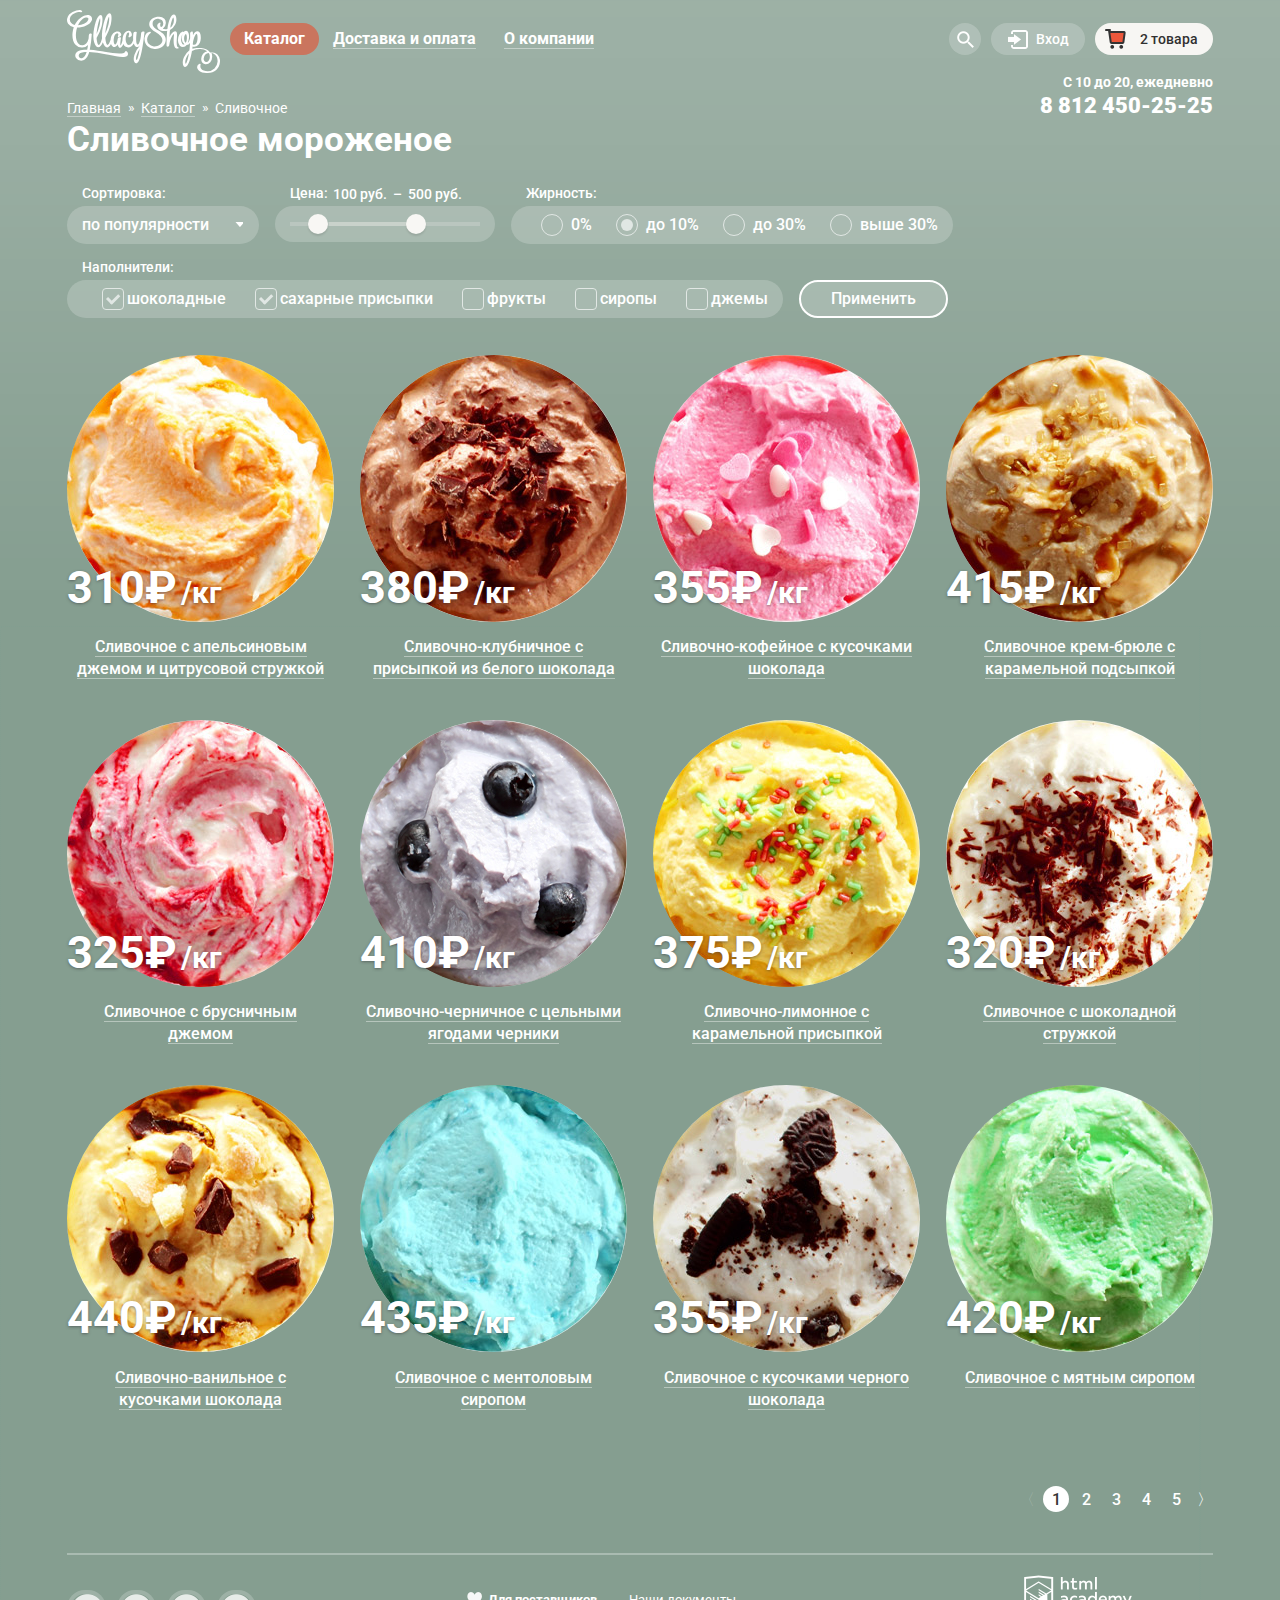
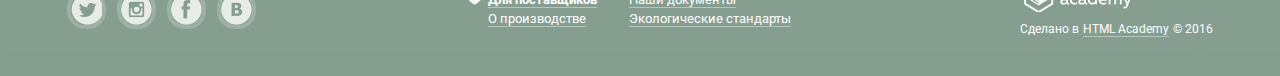
==== commit 50addfce: "Еще немножко редакции" ====
--- a/catalog.html
+++ b/catalog.html
@@ -16,7 +16,7 @@
           </div>  
           <nav class="main-navigation">
             <ul>
-              <li class="catalog">
+              <li class="main-navigation-item catalog">
                 <a class="main-navigation main-navigation-current" href="#"><span class="link-border">Каталог</span></a>
                 <ul class="submenu">
                   <li>
@@ -32,14 +32,14 @@
                     <a class="submenu-link" href="#">Фруктовый лед</a>
                   </li>
                   <li>
-                    <a class="submenu-link" href="#">Мелорин</a>
+                    <a class="submenu-link submenu-last-item" href="#">Мелорин</a>
                   </li>
                 </ul>
               </li>
-              <li>
+              <li class="main-navigation-item">
                 <a href="#"><span class="link-border">Доставка и оплата</span></a>
               </li>
-              <li>
+              <li class="main-navigation-item">
                 <a href="#"><span class="link-border">О компании</span></a>
               </li>
               </ul>
@@ -82,7 +82,7 @@
                 <div class="table">
                   <div class="tr">
                     <div class="th basket-item-delete"><input type="checkbox" name="orange-ice" checked><span class="basket-checkbox-indicator"></span></div>
-                    <div class="th basket-item-img"><img src="img/icon-orange.jpg" alt="пломбир с апельсиновым джемом" width="33px" height="33px"></div>
+                    <div class="th basket-item-img"><img src="img/icon-orange.jpg" alt="пломбир с апельсиновым джемом" width="33" height="33"></div>
                     <div class="th basket-item-name">Пломбир с апельсиновым джемом</div>
                     <div class="th basket-item-weight">1,5кг</div>
                     <div class="th basket-item-per-kg">x 200 руб.</div>
@@ -90,7 +90,7 @@
                   </div>
                   <div class="tr">
                     <div class="th basket-item-delete"><input type="checkbox" name="strawberry-ice" checked><span class="basket-checkbox-indicator"></span></div>
-                    <div class="th basket-item-img"><img src="img/icon-strawberry.jpg" alt="клубничный пломбир с присыпкой из белого шоколада" width="33px" height="33px"></div>
+                    <div class="th basket-item-img"><img src="img/icon-strawberry.jpg" alt="клубничный пломбир с присыпкой из белого шоколада" width="33" height="33"></div>
                     <div class="th basket-item-name">Клубничный пломбир присыпкой из белого шоколада</div>
                     <div class="th basket-item-weight">1,5кг</div>
                     <div class="th basket-item-per-kg">x 300 руб.</div>
@@ -239,7 +239,7 @@
         </article>
         
         <article class="ice-cowberry-jam  ice">
-          <img class="icecream" class="rouble"src="img/ice-cowberry-jam.jpg" width="267" height="267" alt="Сливочное с брусничным джемом">
+          <img class="icecream" src="img/ice-cowberry-jam.jpg" width="267" height="267" alt="Сливочное с брусничным джемом">
           <div class="price">
             <span class="amount">325&#8381;</span>
             <span>/кг</span>
--- a/css/style.css
+++ b/css/style.css
@@ -16,7 +16,7 @@
 }
 
  /*Главная*/
-body > input[type="radio"] {
+body > input[type="radio"]{
   display: none;
 }
  
@@ -86,18 +86,18 @@
   margin-left: 10px;
 }
 
-.main-navigation > ul > li{
+.main-navigation-item{
   display: inline-block; 
   vertical-align: top;
   padding-top: 13px;
   padding-bottom: 19px;
 }
 
-.main-navigation > ul > li:first-child{
+.main-navigation-item:first-child{
   position:relative;
 }
 
-.main-navigation a{
+.main-navigation-item > a{
   display:block;
   font-size: 16px;
   line-height: 20px;
@@ -107,13 +107,13 @@
   text-decoration: none;
 }
 
-.main-navigation a:hover{
+.main-navigation-item > a:hover{
   background:#f7f6f3;
   border-radius: 16px;
   color: #333333;
 }
 
-.main-navigation a:active{
+.main-navigation-item > a:active{
   background: #ededed;
   color:#333333;
   box-shadow:inset 0 2px 1px 0 #696969;
@@ -137,7 +137,7 @@
   padding: 0;
   margin: 0; 
   width:146px;
-  min-height: 173px;
+  min-height: 165px;
   background: #f8f7f4;
   border-radius: 8px;
   color: #333333;
@@ -148,11 +148,11 @@
   z-index: 30;
 }
 
-.main-navigation .submenu li{
+.submenu li{
   padding:0;
   margin:0;
 }
-.main-navigation .submenu-link{
+.submenu-link{
   display:block;
   color:#343434;
   font-size:14px;
@@ -162,13 +162,14 @@
   padding:5px 20px;
 }
 
-.main-navigation .submenu-link-new{
+.submenu-link-new{
   font-weight:700;
   position:relative;
   padding:8px 20px;
-}
-
-.main-navigation .submenu-link-new:after{
+  color:#343434;
+}
+
+.submenu-link-new:after{
   position:absolute;
   content:"";
   margin:0 8px;
@@ -180,12 +181,13 @@
 }
 
 
-.main-navigation .catalog:hover .submenu{
+.catalog:hover .submenu{
   display:block;
 }
 
 .submenu a:hover{
   background:#fbded7;
+  color:#343434;
   border-radius: 0;
 }
 
@@ -194,13 +196,13 @@
   border-radius: 0;
 }
 
-.submenu a:first-child:hover,
-.submenu a:first-child:active{
+.submenu .submenu-link-new:hover,
+.submenu .submenu-link-new:active{
   border-radius: 8px 8px 0 0;
 }
 
-.submenu a:last-child:hover,
-.submenu a:last-child:active{
+.submenu .submenu-last-item:hover,
+.submenu .submenu-last-item:active{
   border-radius: 0 0 8px 8px;
 }
 
@@ -246,7 +248,7 @@
   height: 32px;
   margin: 0 5px;
   margin-bottom: 20px;
-  background: #a2b8ac;
+  background: rgba(255, 255, 255, 0.2); 
   position:relative;
 }
 .search-btn:hover{
@@ -300,7 +302,9 @@
 
 .search input[type="search"]{
   display: block;
-  width: 242px;
+  box-sizing: content-box;
+  width: 216px;
+  height:24px;
   padding: 7px 12px;
   background: #ffffff;
   font-size: 16px;
@@ -313,13 +317,13 @@
 }
 
 .search input[type="search"]:hover{
-      border: 2px solid rgba(154, 154, 154, 0.52);
+  border: 2px solid rgba(154, 154, 154, 0.52);
 }
 
 
 .search input[type="search"]:focus{
 
-    border: 2px solid rgba(46, 136, 228, 0.52);
+  border: 2px solid rgba(46, 136, 228, 0.52);
 }
 
 
@@ -360,7 +364,7 @@
 }
 .user-block .user-btn{
   display:block;
-  background: #a2b8ac; 
+  background: rgba(255, 255, 255, 0.2); 
   border-radius: 16px;
   min-width: 34px;
   font-size:14px;
@@ -419,6 +423,7 @@
 .user-block input{
   display:block;
   width: 216px;
+  height:24px;
   margin-bottom: 10px;
   padding:7px 12px;
   background: #ffffff;
@@ -516,7 +521,7 @@
 
 .basket .basket-btn{
   display: block;
-  background: #a2b8ac; 
+  background: rgba(255, 255, 255, 0.2); 
   border-radius: 16px;
   width: 63px;
   padding:5px 0;
@@ -560,7 +565,7 @@
   height: 20px;
   background-position: -10px -10px;
   top: 6px;
-  left: 10px;
+  left: 17px;
 }
 
 .basket-empty{
@@ -729,7 +734,6 @@
 .slider{
   clear:both;
   min-height: 210px;
-  /*как лучше: сделать маленькую широту или добавить паддинги?*/
   margin-bottom: 40px;
   margin-top: 0;
   position: relative;
@@ -777,7 +781,6 @@
   bottom: 20px;
   left: 0;
   z-index: 20;
-/*зачем тут z-index?*/
   font-size: 0;
 }
 
@@ -1139,7 +1142,6 @@
 
 .email-delivery input:focus{
    border: 2px solid rgba(46, 136, 228, 0.52);
-  border:none;
 }
 
 
@@ -1242,7 +1244,7 @@
 .footer-social a{
   width: 31px;
   height: 31px;
-  border: 4px solid rgba(194, 206, 199, 0.8);
+  border: 4px solid rgba(255, 255, 255, 0.2);
   border-radius: 18px;
   background-image: url("../img/sprite.png");
   background-repeat: no-repeat;
@@ -1408,11 +1410,11 @@
   animation: bounce 0.6s;
 }
 
-.modal-error {
+.modal-error{
   animation: shake 0.6s;
 }
 
-.modal-content-close {
+.modal-content-close{
   position: absolute;
   top:14px;
   right: 14px;
@@ -1436,10 +1438,10 @@
   background-color: #000000;
   border-radius: 1px;
 }
-.modal-content-close::before {
+.modal-content-close::before{
   transform: rotate(45deg);
 }
-.modal-content-close::after {
+.modal-content-close::after{
   transform: rotate(-45deg);
 }
 
@@ -1547,13 +1549,6 @@
 .modal-content textarea:valid + .label-text-feedback{
   top: 177px;
 }
-
-
-
-
-
-
-
 .modal-content .btn-form-feedback{
   float:right;
   margin:0;
@@ -1582,14 +1577,6 @@
 
 
 
-
-
-
-
-
-
-
-
 /*Каталог*/
 
 .body-catalog{
@@ -1618,7 +1605,6 @@
   display:inline-block;
   vertical-align: top;
 }
-
 
 .container-up{
   min-height: 86px;
@@ -1639,7 +1625,7 @@
   font-size:0;
 }
 
-.breadcrumbs li {
+.breadcrumbs li{
   position:relative;
   display: inline;
   padding:0;
@@ -1688,8 +1674,6 @@
 .breadcrumbs-current{
   pointer-events: none;
 }
-
-
 .headline h1{
   margin:0;
   padding: 0;
@@ -1699,15 +1683,11 @@
   font-weight: 700;
 }
 
-
-
-
 .filter{
   min-height: 136px;
   margin-bottom: 26px;
   font-size: 0;
 }
-
 
 .filter-item{
   display: inline-block;
@@ -1737,10 +1717,6 @@
   padding:8px 15px;
 }
 
-.filter-up{
-  margin-bottom: 13px;
-}
-
 .filter-sorting{
   position:relative;
   padding-bottom: 13px;
@@ -1786,7 +1762,7 @@
   list-style:none;
   position:absolute;
   width:194px;
-  min-height:66px;
+  min-height:60px;
   background:#ffffff;
   color:#343434;
   display:none;
@@ -1853,26 +1829,26 @@
   margin-left: 4px;
 }
 
-.range-control {
+.range-control{
   position: relative;
   padding:8px 0;
 
   width:220;
 }
-.range-control .scale {
+.range-control .scale{
   height: 4px;
   background: rgba(201, 210, 203, 0.5);
   width:190px;
 }
 
-.range-control .bar {
+.range-control .bar{
   margin-left:39px;
   margin-right:61px;
   height: 4px;
   background: rgba(201, 210, 203, 1);
 }
 
-.range-control .toggle {
+.range-control .toggle{
   position: absolute;
   top: 0;
   left: 0;
@@ -1884,11 +1860,11 @@
   box-shadow: 0 2px 2px 0 rgba(0, 0, 0, 0.1);
 }
 
-.range-control .toggle-min {
+.range-control .toggle-min{
   left: 18px;
 }
 
-.range-control .toggle-max {
+.range-control .toggle-max{
   left: 116px;
 }
 
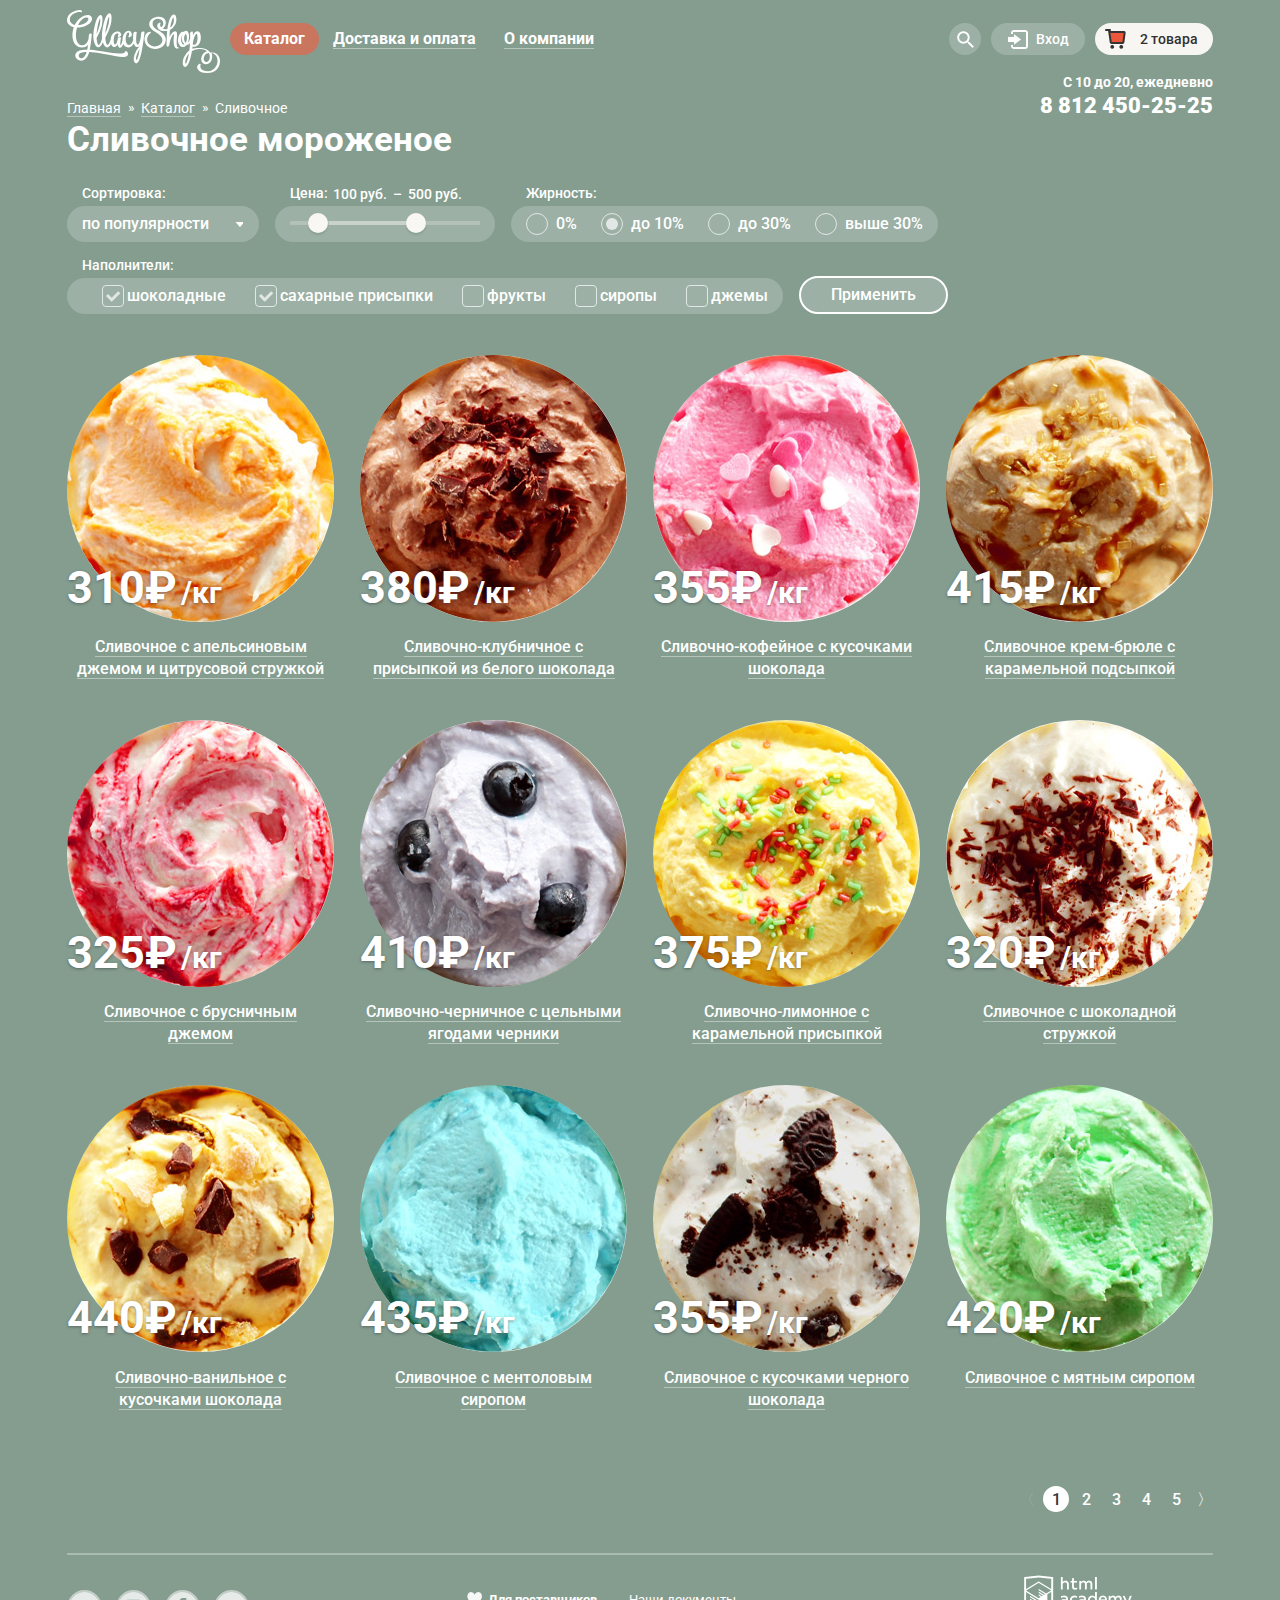
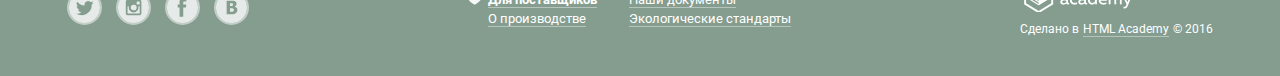
==== commit 30e7e26f: "еще одна редакция" ====
--- a/catalog.html
+++ b/catalog.html
@@ -5,7 +5,7 @@
     <title>Сливочное - GllacyShop</title>
     <link href="https://fonts.googleapis.com/css?family=Roboto:400,900,700,500&subset=latin,cyrillic" rel="stylesheet" type="text/css">
     <link href="css/normalize.min.css" rel="stylesheet">
-    <link href="css/style.css" rel="stylesheet">
+    <link href="css/style.min.css" rel="stylesheet">
   </head>
   <body class="body-catalog">
     <header class="main-header">
@@ -50,20 +50,24 @@
           <div class="search">
             <a class="search-btn" href="#"></a>
             <form action="#" method="get">
-              <input type="search" name="search" id="search" required>
-              <label for="search">Что ищем?</label>
+              <div class="input-wrapper">
+                <input type="search" name="search" id="search" required>
+                <label class="search-label" for="search" data-first="Что ищем?"></label>
+              </div>
             </form>
           </div>
           
           <div class="user-block">
             <a class="user-btn" href="#">Вход</a>
             <form action="#" method="post" class="clearfix">
-              
-              <input type="email" name="email-login" id="email" required>
-              <label class="label-email" for="email">Электронная почта</label>
-              
-              <input type="password" name="password" id="password" required autocomplete="on">
-              <label class="label-password" for="password">Пароль</label>
+              <div class="input-wrapper">
+                <input type="email" name="email-login" id="email" required>
+                <label class="label-email" for="email" data-first="Электронная почта"></label>
+              </div>
+              <div class="input-wrapper">
+                <input type="password" name="password" id="password" required autocomplete="on">
+                <label class="label-password" for="password" data-first="Пароль"></label>
+              </div>
               <button class="btn btn-login" type="submit">Войти</button>
               <div class="user-block-links">
                 <a class="user-block-link link-forgot">Забыли пароль?</a>
@@ -72,39 +76,37 @@
             </form>
           </div> 
         
-            <div class="basket basket-empty basket-empty-catalog">
-              <a class="basket-btn link-basket-empty" href="#">Пусто</a>
-            </div>
+          <div class="basket basket-empty basket-empty-catalog">
+            <a class="basket-btn link-basket-empty" href="#">Пусто</a>
+          </div>
             
-            <div class="basket basket-full basket-full-catalog">
-              <a class="basket-btn link-basket-full" href="#">2 товара</a>
-              <form action="#" method="post">
-                <div class="table">
-                  <div class="tr">
-                    <div class="th basket-item-delete"><input type="checkbox" name="orange-ice" checked><span class="basket-checkbox-indicator"></span></div>
-                    <div class="th basket-item-img"><img src="img/icon-orange.jpg" alt="пломбир с апельсиновым джемом" width="33" height="33"></div>
-                    <div class="th basket-item-name">Пломбир с апельсиновым джемом</div>
-                    <div class="th basket-item-weight">1,5кг</div>
-                    <div class="th basket-item-per-kg">x 200 руб.</div>
-                    <div class="th basket-item-price">300 руб.</div>
-                  </div>
-                  <div class="tr">
-                    <div class="th basket-item-delete"><input type="checkbox" name="strawberry-ice" checked><span class="basket-checkbox-indicator"></span></div>
-                    <div class="th basket-item-img"><img src="img/icon-strawberry.jpg" alt="клубничный пломбир с присыпкой из белого шоколада" width="33" height="33"></div>
-                    <div class="th basket-item-name">Клубничный пломбир присыпкой из белого шоколада</div>
-                    <div class="th basket-item-weight">1,5кг</div>
-                    <div class="th basket-item-per-kg">x 300 руб.</div>
-                    <div class="th basket-item-price">450 руб.</div>
-                 </div>
-                </div>
-                    <div class="basket-total-cost">Итого: 750 руб.</div>
-               
-                <button class="btn btn-basket-order" type="submit">Оформить заказ</button>
-              </form>
-            </div>
-            
-        
-      </div>
+          <div class="basket basket-full basket-full-catalog">
+            <a class="basket-btn link-basket-full" href="#">2 товара</a>
+            <form action="#" method="post">
+              <div class="table">
+                <div class="tr">
+                  <div class="th basket-item-delete"><span class="basket-checkbox-indicator"></span></div>
+                  <div class="th basket-item-img"><img src="img/icon-orange.jpg" alt="пломбир с апельсиновым джемом" width="33" height="33"></div>
+                  <div class="th basket-item-name">Пломбир с апельсиновым джемом</div>
+                  <div class="th basket-item-weight">1,5кг</div>
+                  <div class="th basket-item-per-kg">x 200 руб.</div>
+                  <div class="th basket-item-price">300 руб.</div>
+                </div>
+                <div class="tr">
+                  <div class="th basket-item-delete"><span class="basket-checkbox-indicator"></span></div>
+                  <div class="th basket-item-img"><img src="img/icon-strawberry.jpg" alt="клубничный пломбир с присыпкой из белого шоколада" width="33" height="33"></div>
+                  <div class="th basket-item-name">Клубничный пломбир присыпкой из белого шоколада</div>
+                  <div class="th basket-item-weight">1,5кг</div>
+                  <div class="th basket-item-per-kg">x 300 руб.</div>
+                  <div class="th basket-item-price">450 руб.</div>
+               </div>
+              </div>
+                  <div class="basket-total-cost">Итого: 750 руб.</div>
+             
+              <button class="btn btn-basket-order" type="submit">Оформить заказ</button>
+            </form>
+          </div>
+        </div>
       </div>
     </header>
     
@@ -158,8 +160,8 @@
                     <div class="scale">
                       <div class="bar"></div>
                     </div>
-                      <div class="toggle toggle-min"></div>
-                      <div class="toggle toggle-max"></div>
+                    <div class="toggle toggle-min"></div>
+                    <div class="toggle toggle-max"></div>
                   </div>
                 </div>
               </div>
@@ -205,7 +207,7 @@
             <span>/кг</span>
           </div>
           <a class="link-icecream link-transparent-bg" href="#"><span class="link-border">Сливочное с апельсиновым джемом и цитрусовой стружкой</span></a>
-          <a class="btn bth-quick-view" href="#">Быстрый просмотр</a>
+          <div class="hit-btn-bg"><a class="btn bth-quick-view" href="#">Быстрый просмотр</a></div>
         </article>
           
         <article class="ice-coffee ice">
@@ -215,7 +217,7 @@
             <span>/кг</span>
           </div>
           <a class="link-transparent-bg link-icecream" href="#"><span class="link-border">Сливочно-клубничное с присыпкой из белого шоколада</span></a>
-          <a class="btn bth-quick-view" href="#">Быстрый просмотр</a>
+          <div class="hit-btn-bg"><a class="btn bth-quick-view" href="#">Быстрый просмотр</a></div>
         </article>
         
         <article class="ice-strawberry ice">
@@ -225,7 +227,7 @@
             <span>/кг</span>
           </div>
           <a class="link-transparent-bg link-icecream" href="#"><span class="link-border">Сливочно-кофейное с кусочками шоколада</span></a>
-          <a class="btn bth-quick-view" href="#">Быстрый просмотр</a>
+          <div class="hit-btn-bg"><a class="btn bth-quick-view" href="#">Быстрый просмотр</a></div>
         </article>
         
         <article class="ice-сreme-brulee ice">
@@ -235,7 +237,7 @@
             <span>/кг</span>
           </div>
           <a class="link-transparent-bg link-icecream" href="#"><span class="link-border">Сливочное крем-брюле с карамельной подсыпкой</span></a>
-          <a class="btn bth-quick-view" href="#">Быстрый просмотр</a>
+          <div class="hit-btn-bg"><a class="btn bth-quick-view" href="#">Быстрый просмотр</a></div>
         </article>
         
         <article class="ice-cowberry-jam  ice">
@@ -245,7 +247,7 @@
             <span>/кг</span>
           </div>
           <a class="link-transparent-bg link-icecream" href="#"><span class="link-border">Сливочное с брусничным джемом</span></a>
-          <a class="btn bth-quick-view" href="#">Быстрый просмотр</a>
+          <div class="hit-btn-bg"><a class="btn bth-quick-view" href="#">Быстрый просмотр</a></div>
         </article>
         
         <article class="ice-blueberry  ice">
@@ -255,7 +257,7 @@
             <span>/кг</span>
           </div>
           <a class="link-transparent-bg link-icecream" href="#"><span class="link-border">Сливочно-черничное с цельными ягодами черники</span></a>
-          <a class="btn bth-quick-view" href="#">Быстрый просмотр</a>
+          <div class="hit-btn-bg"><a class="btn bth-quick-view" href="#">Быстрый просмотр</a></div>
         </article>
         
         <article class="ice-lemon ice">
@@ -265,7 +267,7 @@
             <span>/кг</span>
           </div>
           <a class="link-transparent-bg link-icecream" href="#"><span class="link-border">Сливочно-лимонное с карамельной присыпкой</span></a>
-          <a class="btn bth-quick-view" href="#">Быстрый просмотр</a>
+          <div class="hit-btn-bg"><a class="btn bth-quick-view" href="#">Быстрый просмотр</a></div>
         </article>
         
         <article class="ice-chococrisp  ice">
@@ -275,7 +277,7 @@
             <span>/кг</span>
           </div>
           <a class="link-transparent-bg link-icecream" href="#"><span class="link-border">Сливочное с шоколадной стружкой</span></a>
-          <a class="btn bth-quick-view" href="#">Быстрый просмотр</a>
+          <div class="hit-btn-bg"><a class="btn bth-quick-view" href="#">Быстрый просмотр</a></div>
         </article>
         
         <article class="ice-vanilla  ice">
@@ -285,7 +287,7 @@
             <span>/кг</span>
           </div>
           <a class="link-transparent-bg link-icecream" href="#"><span class="link-border">Сливочно-ванильное с кусочками шоколада</span></a>
-          <a class="btn bth-quick-view" href="#">Быстрый просмотр</a>
+          <div class="hit-btn-bg"><a class="btn bth-quick-view" href="#">Быстрый просмотр</a></div>
         </article>
         
         <article class="ice-menthol  ice">
@@ -295,7 +297,7 @@
             <span>/кг</span>
           </div>
           <a class="link-transparent-bg link-icecream" href="#"><span class="link-border">Сливочное с ментоловым сиропом</span></a>
-          <a class="btn bth-quick-view" href="#">Быстрый просмотр</a>
+          <div class="hit-btn-bg"><a class="btn bth-quick-view" href="#">Быстрый просмотр</a></div>
         </article>
         
         <article class="ice-withchocolate  ice">
@@ -305,7 +307,7 @@
             <span>/кг</span>
           </div>
           <a class="link-transparent-bg link-icecream" href="#"><span class="link-border">Сливочное с кусочками черного шоколада</span></a>
-          <a class="btn bth-quick-view" href="#">Быстрый просмотр</a>
+          <div class="hit-btn-bg"><a class="btn bth-quick-view" href="#">Быстрый просмотр</a></div>
         </article>
         
         <article class="ice-mint  ice">
@@ -315,7 +317,7 @@
             <span>/кг</span>
           </div>
           <a class="link-transparent-bg link-icecream" href="#"><span class="link-border">Сливочное с мятным сиропом</span></a>
-          <a class="btn bth-quick-view" href="#">Быстрый просмотр</a>
+          <div class="hit-btn-bg"><a class="btn bth-quick-view" href="#">Быстрый просмотр</a></div>
         </article>
       </div> 
       <div class="container">
@@ -348,10 +350,10 @@
     <footer class="main-footer  clearfix">
       <div class="footer-border container">
         <section class="footer-social">
-          <a class="social-btn social-btn-twit" href="#"></a>
-          <a class="social-btn social-btn-inst" href="#"></a>
-          <a class="social-btn social-btn-fb" href="#"></a>
-          <a class="social-btn social-btn-vk" href="#"></a>
+          <a class="social-btn social-btn-twit" href="#"><img src="img/tw.svg" width="31" height="31" alt="twitter"></a>
+          <a class="social-btn social-btn-inst" href="#"><img src="img/inst.svg" width="31" height="31" alt="instagram"></a>
+          <a class="social-btn social-btn-fb" href="#"><img src="img/fb.svg" width="31" height="31" alt="facebook"></a>
+          <a class="social-btn social-btn-vk" href="#"><img src="img/vk.svg" width="31" height="31" alt="vk"></a>
         </section>
         <section class="footer-documents">
           <div class="footer-documents-left">
--- a/css/style.min.css
+++ b/css/style.min.css
@@ -0,0 +1 @@
+body{min-width:1200px;font-size:16px;line-height:1.2;color:#fff;font-weight:400;font-family:"Roboto","Arial",serif;margin:0 auto;background:#849d8f;padding:0}img{max-width:100%;height:auto}body>input[type=radio]{display:none}.clearfix::after{content:"";display:table;clear:both}.site-wrapper{min-width:940px;background:#849d8f url("../img/bg-big-ice1.png") no-repeat top center;color:#fff;transition:background-image .5s ease,background-color .5s ease}.site-wrapper::after,.site-wrapper::before{content:"";visibility:hidden;background-image:url("../img/bg-big-ice1.png")}.site-wrapper::after{background-image:url("../img/bg-big-ice3.png")}.container{width:1146px;margin:0 auto}.main-header{padding-top:10px}.main-header-left{float:left;width:770px;min-height:64px;font-size:0}.logolink-gllacy-index{pointer-events:none}.main-header-logo,.main-navigation,.main-navigation-item{display:inline-block;vertical-align:top}.main-navigation ul{list-style:none;padding:0;font-size:0;margin:0 0 0 10px}.main-navigation-item{padding-top:13px;padding-bottom:19px}.main-navigation-item:first-child{position:relative}.main-navigation-item>a{display:block;font-size:16px;line-height:20px;font-weight:700;padding:6px 14px;color:#fff;text-decoration:none}.main-navigation-item>a:hover{background:#f7f6f3;border-radius:16px;color:#333}.main-navigation-item>a:active{background:#ededed;color:#333;box-shadow:inset 0 2px 1px 0 #696969}.link-border{border-bottom:1px solid rgba(255,255,255,.4)}.main-navigation a:active .link-border,.main-navigation a:hover .link-border{border-bottom:0}.main-navigation .submenu{display:none;list-style:none;padding:0;margin:0;width:146px;min-height:165px;background:#f8f7f4;border-radius:8px;color:#333;box-shadow:0 20px 20px 0 rgba(0,0,0,.4);position:absolute;left:-8px;top:50px;z-index:30}.submenu li{padding:0;margin:0}.submenu-link{display:block;color:#343434;font-size:14px;line-height:24px;font-weight:400;text-decoration:none;padding:5px 20px}.submenu-link-new{font-weight:700;position:relative;padding:8px 20px;color:#343434}.submenu-link-new::after{position:absolute;content:"";margin:0 8px;height:1px;background:rgba(52,52,52,.2);right:8px;bottom:0;left:8px}.catalog:hover .submenu{display:block}.submenu a:hover{background:#fbded7;color:#343434;border-radius:0}.submenu a:active{background:#f6b5a5;border-radius:0}.submenu .submenu-link-new:active,.submenu .submenu-link-new:hover{border-radius:8px 8px 0 0}.submenu .submenu-last-item:active,.submenu .submenu-last-item:hover{border-radius:0 0 8px 8px}.main-header-right{float:right;width:367px;min-height:51px;font-size:0;padding-top:13px;text-align:right}.search{position:relative;width:140px}.btn,.search,.search .search-btn{display:inline-block;vertical-align:top}.btn{padding:14px 24px;color:#fff;font-size:18px;font-weight:700;line-height:1;text-shadow:0 2px 5px rgba(160,32,11,.76);background:#f26843;background:-moz-linear-gradient(top,#f26843 0%,#e74a35 100%);background:-webkit-linear-gradient(top,#f26843 0%,#e74a35 100%);background:linear-gradient(to bottom,#f26843 0%,#e74a35 100%);box-shadow:0 2px 2px rgba(172,16,0,.64);text-decoration:none;border:none;border-radius:22px}.search .search-btn{border-radius:16px;width:32px;height:32px;margin:0 5px 20px;background:rgba(255,255,255,.2);position:relative}.search-btn:hover{background:#fff}.search .search-btn::before{content:"";position:absolute;background-image:url("../img/sprite.png");background-repeat:no-repeat;width:17px;height:17px;background-position:-10px -682px;top:25%;left:25%}.search-btn:hover::before{content:"";position:absolute;background-image:url("../img/sprite.png");background-repeat:no-repeat;width:17px;height:17px;background-position:-10px -719px;top:25%;left:25%}.search form{display:none;width:312px;min-height:40px;background:#f8f7f4;color:#999;border-radius:6px;box-shadow:0 20px 20px 0 rgba(0,0,0,.4);position:absolute;right:3px;top:40px;padding:15px;z-index:31;text-align:left}.search:hover form{display:block}.input-wrapper{position:relative;display:inline-block;vertical-align:baseline;line-height:14px}.search-label{position:absolute;top:14px;left:10px;color:#9a9a9a;font-size:11px;font-weight:400;z-index:2;pointer-events:none;transition:transform 200ms ease;transform:translateY(-28px)}.search-label:before{content:attr(data-first);white-space:nowrap}.search input[type=search]{position:relative;box-sizing:content-box;width:286px;font-size:16px;line-height:24px;height:24px;padding:7px 12px;background:#fff;font-weight:700;white-space:nowrap;box-shadow:inset 0 0 0 1px #d3d3d2;border-radius:5px;color:#353535;outline:none;border:none}.search input[type=search]:hover{box-shadow:inset 0 0 0 2px rgba(154,154,154,.52)}.search input[type=search]:focus{box-shadow:inset 0 0 0 2px rgba(46,136,228,.52)}.search input[type=search]:invalid+label{color:#999;position:absolute;transform:translateY(0);font-size:14px;font-weight:400}.search input[type=search]:focus+label{transform:translateY(-28px);font-size:11px;font-weight:400;color:#5b9ddf}.user-block{display:inline-block;vertical-align:top;height:32px;margin:0 5px;padding-bottom:20px;position:relative}.user-block .user-btn{display:block;background:rgba(255,255,255,.2);border-radius:16px;min-width:34px;font-size:14px;font-weight:500;line-height:22px;color:#fff;text-decoration:none;padding:5px 16px 5px 44px}.user-block .user-btn:hover{background:#fff;color:#323232}.user-block::before{content:"";position:absolute;background-image:url("../img/sprite.png");background-repeat:no-repeat;width:20px;height:19px;background-position:-10px -547px;top:7px;left:17px}.user-block .user-btn:hover::before{content:"";position:absolute;background-image:url("../img/sprite.png");background-repeat:no-repeat;width:20px;height:19px;background-position:-10px -586px;top:8px;left:15px}.user-block form{display:none;width:244px;min-height:147px;padding:20px 14px 10px;background:#f8f7f4;color:#999;border-radius:6px;box-shadow:0 20px 20px 0 rgba(0,0,0,.4);position:absolute;right:0;top:40px;z-index:32}.label-email,.label-password{position:absolute;top:14px;left:10px;color:#9a9a9a;font-size:11px;font-weight:400;z-index:3;pointer-events:none;transition:transform 200ms ease;transform:translateY(-26px)}.label-email::before,.label-password::before{content:attr(data-first);white-space:nowrap}.user-block input{position:relative;width:216px;height:24px;margin-bottom:10px;padding:7px 12px;background:#fff;font-size:16px;line-height:24px;font-weight:700;color:#353535;white-space:nowrap;box-shadow:inset 0 0 0 1px #d3d3d2;box-sizing:content;outline:none;border:none;border-radius:5px}.user-block input:hover{box-shadow:inset 0 0 0 2px rgba(154,154,154,.52)}.user-block input:focus{box-shadow:inset 0 0 0 2px rgba(46,136,228,.52)}.user-block input:invalid+label{transform:translateY(0);font-size:16px;color:#999;font-weight:400}.user-block input:focus+label{transform:translateY(-26px);font-size:11px;font-weight:400;color:#5b9ddf}.user-block .btn-login{float:left;font-size:15px;line-height:25px;padding:5px 28px;margin-top:5px}.user-block-links{float:right;min-height:36px;width:120px;text-align:left;margin-top:5px}.user-block-link{font-size:13px;line-height:20px;font-weight:400;border-bottom:1px solid #9c9c9c;color:#333;text-decoration:none}.user-block-link:active,.user-block-link:hover{color:#ec593c;border-bottom:1px solid rgba(255,188,158,.3)}.user-block:hover form{display:block}.basket{display:inline-block;vertical-align:top;padding-bottom:20px}.basket .basket-btn{display:block;background:rgba(255,255,255,.2);border-radius:16px;width:63px;padding:5px 10px 5px 45px;margin:0 0 0 5px;font-size:14px;font-weight:500;line-height:22px;color:#fff;text-decoration:none;position:relative;text-align:left}.basket .link-basket-empty::before{content:"";position:absolute;background-image:url("../img/sprite.png");background-repeat:no-repeat;width:21px;height:20px;background-position:-10px -90px;top:6px;left:17px}.basket-btn:hover{background:#fff;color:#323232}.basket .link-basket-empty:hover::before{content:"";position:absolute;background-image:url("../img/sprite.png");background-repeat:no-repeat;width:21px;height:20px;background-position:-10px -10px;top:6px;left:17px}.basket-empty,.basket-full{display:inline-block;vertical-align:top}.basket-full{display:none;position:relative}.basket .link-basket-full{background:#f7f6f3;color:#313131}.basket .link-basket-full::before{content:"";position:absolute;background-image:url("../img/sprite.png");background-repeat:no-repeat;width:21px;height:20px;background-position:-10px -50px;top:6px;left:10px}.basket-full form{display:none;position:absolute;width:510px;min-height:220px;background:#f8f7f4;color:#333;font-weight:400;font-size:13px;font-family:"Roboto","Arial",sans-serif;line-height:20px;box-shadow:0 20px 20px 0 rgba(0,0,0,.4);padding:15px 15px 0;border-radius:5px;top:38px;right:0;z-index:33}.basket-full .table{display:table}.basket-full .tr{display:table-row}.basket-full .th{display:table-cell;padding:15px;text-align:left;min-height:20px;vertical-align:top}.basket-full .basket-item-delete{position:relative;padding-left:0}.basket-item-delete .basket-checkbox-indicator{display:inline-block;vertical-align:top;height:10px;width:10px;cursor:pointer}.basket-checkbox-indicator::after,.basket-checkbox-indicator::before{content:"";background:#666665;width:2px;height:14px;transform:rotate(-45deg);position:absolute;top:20px left:5px;border-radius:1px}.basket-checkbox-indicator::before{transform:rotate(45deg)}.basket-full .basket-item-img{padding:10px 0 0}.basket-item-img img{border-radius:17px}.basket-full .basket-item-name{width:220px}.basket-full .basket-item-weight{padding-right:4px}.basket-full .basket-item-per-kg{padding-left:0;color:#7f7f7f}.basket-full .basket-item-price{width:50px;padding-left:10px}.basket-full .basket-total-cost{text-align:right;font-size:15px;font-weight:700;border-top:2px solid #cacac7;padding:15px 10px}.basket-full .btn-basket-order{font-size:15px;line-height:24px;font-weight:700;padding:5px 20px}.basket-full:hover form{display:block}.contact-info{float:right;width:267px;min-height:40px;text-align:right}.contact-info-index{margin-bottom:270px}.contact-info b,.contact-info p{margin:0;padding:0;font-size:14px;line-height:14px;color:#fff;font-weight:700}.contact-info b{font-size:22px;line-height:1.5;font-weight:900}.slider{clear:both;min-height:210px;margin-bottom:40px;margin-top:0;position:relative;text-align:center}.slide{display:none}.slider .slide-headerline{width:680px;color:#fff;font-size:60px;line-height:60px;font-weight:900;margin:0 auto 30px}.btn:hover{background:-moz-linear-gradient(top,#f58669 0%,#ec6f5e 100%);background:-webkit-linear-gradient(top,#f58669 0%,#ec6f5e 100%);background:linear-gradient(to bottom,#f58669 0%,#ec6f5e 100%);box-shadow:0 2px 2px #ac1000}.btn:active{background:-moz-linear-gradient(top,#d84732 0%,#e1613e 100%);background:-webkit-linear-gradient(top,#d84732 0%,#e1613e 100%);background:linear-gradient(to bottom,#d84732 0%,#e1613e 100%);box-shadow:inset 0 2px 2px #ac1000}.slider .btn-givemetwo{padding:17px 40px;font-size:30px;line-height:30px;font-weight:700;border-radius:32px}.slider-controls{position:absolute;bottom:20px;left:0;z-index:20;font-size:0}.slider-controls label{display:inline-block;width:17px;height:17px;margin-right:8px;vertical-align:top;font-size:16px;border:2px solid #fff;border-radius:50%;background-color:transparent;cursor:pointer}#btn-1:checked~.site-wrapper #slide1,#btn-2:checked~.site-wrapper #slide2,#btn-3:checked~.site-wrapper #slide3{display:block}#btn-1:checked~.site-wrapper{background-color:#849d8f;background-image:url("../img/bg-big-ice1.png")}#btn-2:checked~.site-wrapper{background-color:#8996a6;background-image:url("../img/bg-big-ice2.png")}#btn-3:checked~.site-wrapper{background-color:#9d8b84;background-image:url("../img/bg-big-ice3.png")}#btn-1:checked~.site-wrapper label[for=btn-1],#btn-2:checked~.site-wrapper label[for=btn-2],#btn-3:checked~.site-wrapper label[for=btn-3]{background-color:#fff}.slaider-btn:hover{background:rgba(255,255,255,.4)}.free article{padding:20px;width:520px;min-height:189px;margin-bottom:28px}.free-raspberry{float:left;background:#cd3559 url("../img/bg-raspberry.png") no-repeat;border-radius:20px;color:#fff}.free-chocolate{float:right;background:#44281c url("../img/bg-choco.png") no-repeat;border-radius:20px;color:#fff}.free h2,.free p{font-size:35px;font-weight:700;line-height:35px;color:#fff;margin:0 0 16px}.free p{font-size:18px;line-height:24px;margin:16px 0}.free .btn{float:right;margin-top:24px}.hit{font-size:0;width:1166px;margin:0 auto 10px;position:relative}.hit article{display:inline-block;vertical-align:top;font-size:16px;width:267px;min-height:300px;margin-right:6px;margin-bottom:30px;padding-right:10px;padding-left:10px;padding-top:10px;position:relative;text-align:center}.hit article:nth-child(4n){margin-right:0}.hit article::before{content:"";position:absolute;background:url(../img/sprite.png) no-repeat;width:61px;height:61px;background-position:-10px -281px}.hit img{border-radius:100%;margin-bottom:10px}.hit .price{position:absolute;top:220px;text-shadow:0 1px 3px rgba(49,50,53,.5)}.hit .amount{margin:0;padding:0;font-size:45px;line-height:1;font-weight:700}.hit .amount+span{font-size:30px;line-height:1;font-weight:700}.hit .link-icecream{display:block;color:#fff;font-weight:500;line-height:22px;font-size:16px;text-align:center;text-decoration:none}.link-transparent-bg:active,.link-transparent-bg:hover{color:#ffbc9e}.link-transparent-bg:active .link-border,.link-transparent-bg:hover .link-border{border-bottom:1px solid rgba(255,188,158,.3)}.hit-btn-bg{position:absolute;width:287px;left:0;background:rgba(255,255,255,.3);box-shadow:0 20px 20px 0 rgba(0,0,0,.4);border-radius:0 0 5px 5px;display:none;z-index:50}.hit .bth-quick-view{margin-top:20px;margin-bottom:20px;padding-left:27px;padding-right:27px}.hit article:hover{background:rgba(255,255,255,.3);border-radius:5px 5px 0 0}.hit article:hover .hit-btn-bg{display:block}.hit .bth-quick-view,.hit article:hover .bth-quick-view{display:inline-block;vertical-align:top}.features{min-height:253px;margin-bottom:38px;padding:23px 20px 25px;background:#ebddbe url("../img/bg-waffle.jpg");color:#323232;border-radius:20px}.features-left,.features-right{float:left;width:540px;min-height:190px}.features-right{float:right}.features .features-item{padding-left:57px;position:relative}.features .features-left-down::before,.features .features-left-up::before{content:"";position:absolute;background-image:url(../img/sprite.png);background-repeat:no-repeat;width:47px;height:47px;left:0;top:10px}.features .features-left-up::before{background-position:-10px -362px}.features .features-left-down::before{background-position:-10px -480px}.features .features-right-down::before,.features .features-right-up::before{content:"";position:absolute;background-image:url(../img/sprite.png);background-repeat:no-repeat;width:47px;height:47px;left:0;top:10px}.features .features-right-up::before{background-position:-10px -130px}.features .features-right-down::before{background-position:-10px -806px}.features h3{font-size:24px;line-height:30px;font-weight:500;padding:0;margin:0}.features p{font-size:16px;line-height:22px;font-weight:400;padding:22px 0 0;margin:0}.glacy-online{margin-bottom:38px;min-height:220px}.blog,.email-delivery{min-height:166px;border-radius:18px;color:#5a5a5a}.blog{background:#fff url("../img/bg-strawberry.png") no-repeat;float:left;width:300px;padding:27px 240px 27px 20px}.blog a,.blog p,.email-delivery p{color:#5a5a5a;font-size:16px;font-weight:500;line-height:22px;padding:0;margin:0 0 5px}.blog a{color:#353535;font-size:24px;font-weight:700;line-height:1.2;margin:10px 0}.blog a:active,.blog a:hover{color:#ec593c}.blog a:active+.link-border,.blog a:hover+.link-border{border-bottom:1px solid rgba(255,188,158,.3)}.email-delivery{float:right;width:508px;padding:27px 26px;background:#f8f7f4 url("../img/bg-letter.png") no-repeat;position:relative}.email-delivery p{font-weight:400;margin:0 0 10px;padding:8px 0 0}.label-email-delivery{position:absolute;top:40px;left:10px;color:#9a9a9a;font-size:11px;font-weight:400;pointer-events:none;transition:transform 200ms ease;transform:translateY(-28px)}.label-email-delivery::before{content:attr(data-first);white-space:nowrap}.email-delivery input{position:relative;color:#353535;font-size:16px;font-weight:700;line-height:24px;padding:10px;margin-top:26px;width:348px;box-shadow:inset 0 0 0 1px rgba(178,178,178,.52);outline:none;border:none;height:20px;border-radius:3px}.email-delivery input:hover{box-shadow:inset 0 0 0 2px rgba(154,154,154,.52)}.email-delivery input:focus{box-shadow:inset 0 0 0 2px rgba(46,136,228,.52)}.email-delivery input:invalid+label{transform:translateY(0);font-size:16px;font-weight:400;color:#999}.email-delivery input:focus+label{transform:translateY(-28px);font-size:11px;font-weight:400;color:#5b9ddf}.email-delivery .btn-email-delivery{margin-top:26px;float:right;padding:11px 20px;font-size:17px;line-height:20px}.map,.map-interactive{position:relative;min-height:430px}.map-interactive{position:absolute;z-index:60;width:100%}.div-for-address,.map-bg{position:absolute;left:50%}.map-bg{min-height:430px;background:#f7f1d9 url("../img/map%20with%20marker.png") no-repeat center;color:#000;z-index:55;width:1200px;margin-left:-600px}.div-for-address{width:1146px;margin-left:-573px}.map-address{width:250px;min-height:246px;padding:30px 26px;background:#fefefe;color:#343434;border-radius:20px;margin-top:65px;position:absolute;z-index:2550;right:0;top:0}.map-address p{font-size:14px;font-weight:400;line-height:20px;margin:0 0 25px;padding:0}.map-address b{font-size:18px;font-weight:700;line-height:24px;margin-bottom:8px 0}.btn-feedback{font-size:17px;display:block;margin:0 auto}.main-footer{min-height:100px;padding-bottom:23px}.footer-social{float:left;width:267px;padding-top:35px;margin-right:26px}.footer-social .social-btn{width:31px;height:31px;border:2px solid #c2cec7;border-radius:18px;display:inline-block;vertical-align:top;margin-right:10px}.footer-social .social-btn:active{box-shadow:inset 0 2px 1px 0 #888}.footer-documents{float:left;width:560px;padding-top:35px}.footer-documents-left{float:left;min-width:107px;padding-left:128px;padding-right:32px;position:relative}.footer-documents-left::after{content:"";position:absolute;background-image:url("../img/sprite.png");background-repeat:no-repeat;width:15px;height:13px;background-position:-10px -248px;top:2px;left:107px}.footer-documents-right{float:left;min-width:200px}.footer-documents a{display:block;font-size:13px;line-height:1.5;color:#fff;font-weight:400;text-decoration:none}.footer-documents .link-for-providers{font-weight:700}.footer-copyright{float:right;width:267px;padding-top:20px}.footer-copyright .logo-htmlacademy{display:block;margin-left:78px;margin-bottom:8px;width:108px;height:37px;background-image:url("../img/sprite.png");background-repeat:no-repeat;background-position:-10px -625px}.footer-copyright .made-in{display:block;font-size:12px;line-height:1.5;color:#fff;font-weight:400;margin:0;padding:0;text-align:right}.footer-copyright .link-htmlacademy{display:inline-block;vertical-align:top;padding:0 4px;font-size:12px;line-height:1.5;color:#fff;font-weight:400;text-decoration:none}.footer-copyright .link-htmlacademy:active,.footer-copyright .link-htmlacademy:hover{color:#ffbc9e}.footer-copyright .link-htmlacademy:active .link-border,.footer-copyright .link-htmlacademy:hover .link-border{border-bottom:1px solid rgba(255,188,158,.3)}@keyframes bounce{0%{transform:translateY(-2000px)}70%{transform:translateY(30px)}90%{transform:translateY(-10px)}to{transform:translateY(0)}}@keyframes shake{0%,to{transform:translateX(0)}10%,30%,50%,70%,90%{transform:translateX(-10px)}20%,40%,60%,80%{transform:translateX(10px)}}.modal-content{position:fixed;top:338px;left:50%;margin-left:-240px;width:428px;min-height:397px;padding:15px 25px 25px;color:#343434;background:#f8f7f4;border-radius:10px;z-index:3010;display:none}.modal-content-show{display:block;animation:bounce .6s}.modal-error{animation:shake .6s}.modal-content-close{position:absolute;top:14px;right:14px;width:16px;min-height:16px;font-size:0;background-color:transparent;border:0;outline:0;cursor:pointer}.modal-content-close::after,.modal-content-close::before{content:"";position:absolute;top:7px;left:-3px;width:22px;height:2px;background-color:#000;border-radius:1px}.modal-content-close::before{transform:rotate(45deg)}.modal-content-close::after{transform:rotate(-45deg)}.modal-content p{font-size:24px;font-weight:500;line-height:30px;color:#343434;padding:0;margin:0 0 20px}.modal-content form{margin:0}.label-email-feedback,.label-name-feedback,.label-text-feedback{position:absolute;top:14px;left:10px;color:#9a9a9a;font-size:11px;font-weight:400;z-index:3;pointer-events:none;transition:transform 200ms ease;transform:translateY(-28px)}.label-email-feedback::before,.label-name-feedback::before,.label-text-feedback::before{content:attr(data-first);white-space:nowrap}.modal-content input,.modal-content textarea{position:relative;padding:9px 15px;font-size:16px;font-weight:700;line-height:24px;color:#353535;border-radius:5px;box-shadow:inset 0 0 0 1px #b2b2b2;outline:none;border:none}.modal-content input{display:block;margin:0 0 20px;width:236px}.modal-content textarea{margin:0 0 25px;width:398px;height:134px;resize:none}.modal-content input:focus,.modal-content textarea:focus{box-shadow:inset 0 0 0 2px rgba(46,136,228,.52)}.modal-content input:hover,.modal-content textarea:hover{box-shadow:inset 0 0 0 2px rgba(154,154,154,.52)}.modal-content input:invalid+label,.modal-content textarea:invalid+label{transform:translateY(0);font-size:16px;font-weight:400;color:#656565}.modal-content input:focus+label,.modal-content textarea:focus+label{transform:translateY(-28px);font-size:11px;font-weight:400;color:#5b9ddf}.modal-content .btn-form-feedback{float:right;margin:0}.modal-overlay{position:fixed;top:0;left:0;z-index:3000;width:100%;height:100%;background:rgba(0,0,0,.3);display:none}.modal-overlay-show{display:block}.body-catalog{background:#849d8f url("../img/bg-light-catalog.png.png") repeat-x;color:#fff}.main-navigation-current{background:#ca755e;border-radius:16px;color:#fff}.main-navigation-current .link-border{border:none}.submenu-link-current{color:#fff;background:#d07058;border-radius:0;pointer-events:none}.basket-empty-catalog{display:none}.basket-full-catalog{display:inline-block;vertical-align:top}.container-up{min-height:86px;margin-bottom:22px}.headline{float:left;width:560px;min-height:60px}.breadcrumbs{margin:16px 0 0;padding:0;list-style:none;font-size:0}.breadcrumbs li{position:relative;display:inline;margin:0;padding:0 20px 0 0}.breadcrumbs li::after{content:"»";position:absolute;top:8px;right:6px;color:#fff;font-size:14px;font-weight:400;font-family:"Roboto","Arial",serif}.breadcrumbs .current-li::after{display:none}.breadcrumbs a{display:inline-block;vertical-align:top;color:#fff;font-size:14px;line-height:22px;text-decoration:none;padding:6px 0 3px}.breadcrumbs-current .link-border{border:none}.breadcrumbs a:active,.breadcrumbs a:hover{color:#ffbc9e}.breadcrumbs a:active .link-border,.breadcrumbs a:hover .link-border{border-bottom:1px solid rgba(255,188,158,.3)}.breadcrumbs-current{pointer-events:none}.headline h1{margin:0;padding:0;font-size:35px;line-height:1;color:#fff;font-weight:700}.filter{min-height:136px;margin-bottom:26px;font-size:0}.filter-item{display:inline-block;vertical-align:top;margin-right:16px}.filter-title{font-size:14px;font-weight:500;line-height:20px;color:#fff;padding:0 3px 0 15px;margin-bottom:3px}.filter-input{font-size:16px;font-weight:500;line-height:22px;color:#fff;background:rgba(255,255,255,.2);border-radius:20px;min-height:22px;padding:7px 15px}.filter-sorting{position:relative;padding-bottom:13px}.filter-sorting .sorting{padding-right:50px;cursor:pointer;position:relative}.filter-sorting .sorting::before{content:"";background:url("../img/sprite.png") no-repeat;width:8px;height:5px;background-position:-10px -781px;position:absolute;top:16px;right:16px}.filter-sorting .sorting:hover,.filter-sorting:hover .sorting{background:#fff;color:#343434}.filter-sorting .sorting:hover::before,.filter-sorting:hover .sorting::before{content:"";background:url("../img/sprite.png") no-repeat;width:8px;height:5px;background-position:-10px -756px;position:absolute;top:16px;right:16px}.filter-sorting ul{padding:0;margin:0;list-style:none;position:absolute;width:194px;min-height:60px;background:#fff;color:#343434;display:none;z-index:55;top:63px}.filter-sorting li{list-style:none}.sorting-submenu a{text-decoration:none;padding:0 20px;margin:0;color:#343434;font-size:14px;line-height:22px;font-weight:400;cursor:pointer;display:block;font-family:"Roboto","Arial",sans-serif}.filter-sorting:hover ul{display:block}.sorting-submenu a:hover{color:#fff;background:#1e90ff}.filter-title-price,.price-control{display:inline-block;vertical-align:top}.price-control-input{background:0 0;border:none;font-size:14px;font-weight:500;line-height:20px;color:#fff;width:55px;cursor:pointer}.price-control-mininput{margin-right:3px}.price-control span{border:none;font-size:14px;font-weight:500;line-height:20px;color:#fff}.price-control-maxinput{width:80px;margin-left:4px}.range-control{position:relative;padding:8px 0;width:220}.range-control .scale{height:4px;background:rgba(201,210,203,.5);width:190px}.range-control .bar{margin-left:39px;margin-right:61px;height:4px;background:#c9d2cb}.range-control .toggle{position:absolute;top:0;left:0;width:20px;height:20px;cursor:pointer;border-radius:50%;background:#f8f7f4;box-shadow:0 2px 2px 0 rgba(0,0,0,.1)}.range-control .toggle-min{left:18px}.range-control .toggle-max{left:116px}.filter-fattiness label{margin-left:50px;position:relative;cursor:pointer}.filter-fattiness label:first-child{margin-left:30px}.filter-fattiness input[type=radio]{display:none}.filter-fattiness input[type=radio]+.radio-indicator{position:absolute;border:1px solid #e1e7e4;border-radius:100%;width:20px;height:20px;left:-30px}.filter-fattiness input[type=radio]:checked+.radio-indicator::before{content:"";position:absolute;top:4px;left:4px;width:12px;height:12px;background-color:#e1e7e4;border-radius:100%}.filter-fattiness input[type=radio]+.radio-indicator:hover{border:2px solid #fff}.filter-fattiness input[type=radio]:checked+.radio-indicator:hover::before{background-color:#fff}.filter-additive label{margin-left:50px;position:relative;cursor:pointer}.filter-additive label:first-child{margin-left:45px}.filter-additive input[type=checkbox]{display:none}.filter-additive input[type=checkbox]+.checkbox-indicator{position:absolute;border:1px solid #e1e7e4;border-radius:4px;width:20px;height:20px;left:-25px}.filter-additive input[type=checkbox]+.checkbox-indicator:hover{border:2px solid #fff}.filter-additive input[type=checkbox]:checked+.checkbox-indicator::before{content:"";position:absolute;top:10px;left:3px;width:7px;height:3px;background-color:#e1e7e4;transform:rotate(45deg)}.filter-additive input[type=checkbox]:checked+.checkbox-indicator:hover::before{background-color:#fff}.filter-additive input[type=checkbox]:checked+.checkbox-indicator::after{content:"";position:absolute;top:9px;left:6px;width:12px;height:3px;background-color:#e1e7e4;transform:rotate(-45deg)}.filter-additive input[type=checkbox]:checked+.checkbox-indicator:hover::after{background-color:#fff}.btn-filter{vertical-align:bottom;padding:6px 30px;border:2px solid #fff;min-height:16px}.btn-filter:hover{background:#fafbfb;color:#363636}.btn-filter:active{background:#ededed;color:#363636;box-shadow:inset 0 2px 1px 0 #696969;border:2px solid #ededed}.container-catalog{font-size:0;width:1166px;margin:0 auto}.container-catalog article{display:inline-block;vertical-align:top;min-height:300px;width:267px;margin-right:6px;margin-bottom:30px;font-size:16px;position:relative;padding-top:10px;padding-left:10px;padding-right:10px;text-align:center}.container-catalog article:nth-child(4n){margin-right:0}.container-catalog img{border-radius:100%;margin-bottom:10px}.container-catalog .price{position:absolute;top:220px;text-shadow:0 1px 3px rgba(49,50,53,.5)}.container-catalog .amount{margin:0;padding:0;font-size:45px;line-height:1;font-weight:700}.container-catalog .amount+span{font-size:30px;line-height:1;font-weight:700}.container-catalog .link-icecream{display:block;color:#fff;font-weight:500;line-height:22px;font-size:16px;text-align:center;text-decoration:none;width:256px;margin:0 auto}.container-catalog .link-icecream:active,.container-catalog .link-icecream:hover{color:#ffbc9e}.container-catalog .link-icecream:active .link-border,.container-catalog .link-icecream:hover .link-border{border-bottom:1px solid rgba(255,188,158,.3)}.container-catalog .bth-quick-view{display:none;margin-top:20px;margin-bottom:20px;padding-left:27px;padding-right:27px;z-index:51}.container-catalog article:hover{background:rgba(255,255,255,.3);border-radius:5px}.container-catalog article:hover .hit-btn-bg{display:block}.container-catalog article:hover .bth-quick-view,.pages .page-link,.pages li{display:inline-block;vertical-align:top}.pages{float:right;min-height:32px;margin:45px 0 35px;padding:0;font-size:0;list-style:none;color:#fff}.pages .page-link,.pages li{font-size:16px;line-height:24px}.pages li{padding:0;margin:0}.pages .page-link{min-width:26px;min-height:24px;padding-top:2px;margin:0 2px;font-weight:500;text-align:center;color:#fff;text-decoration:none;border-radius:100%}.pages .page-link-numbers:hover{background:#9db1a5;color:#fff}.pages .page-link-numbers:active{background:#fff;color:#353535}.pages .page-next{min-width:16px;margin:0}.pages .page-previous{min-width:16px;margin:0 6px 0 0;color:#fff}.pages .page-next{margin-left:6px;color:#fff}.pages .disabled{color:rgba(255,255,255,.2);pointer-events:none}.pages .current{background:#fff;color:#353535;pointer-events:none}.footer-border{border-top:2px solid rgba(255,255,255,.3)}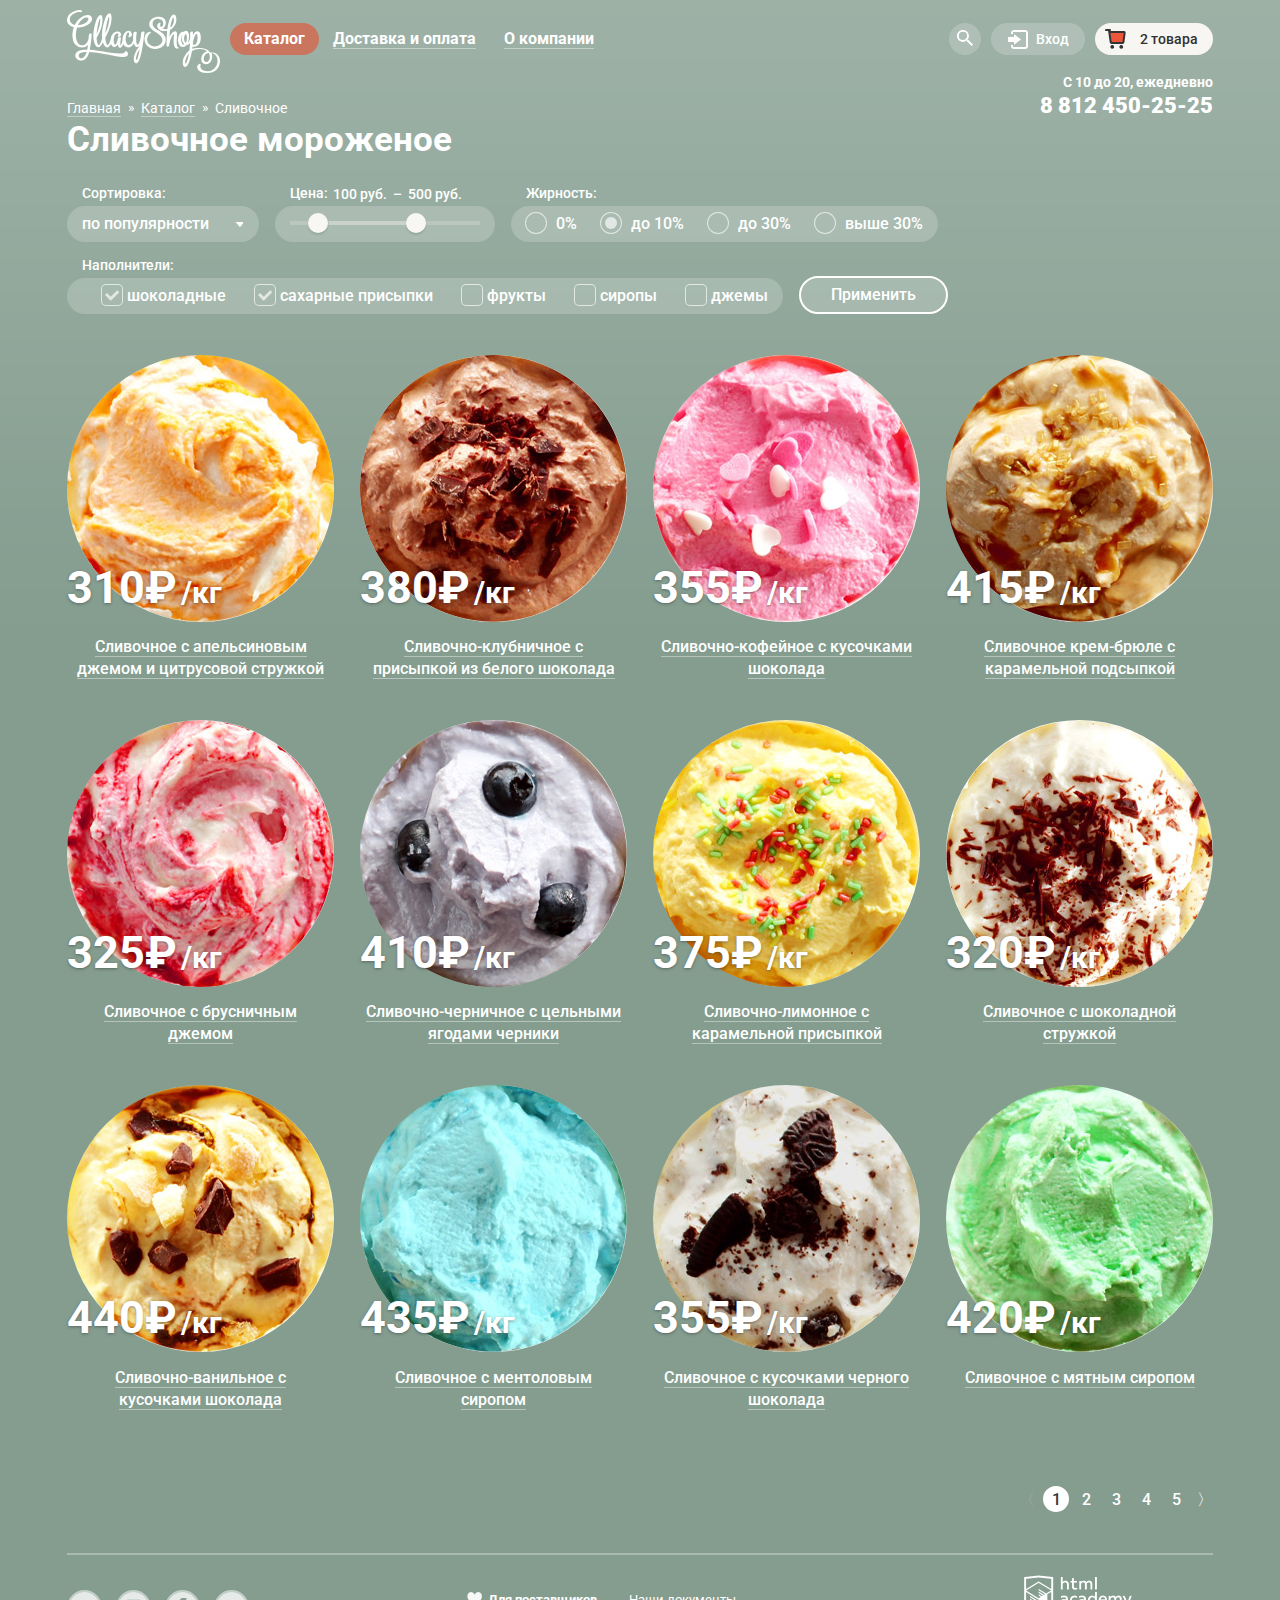
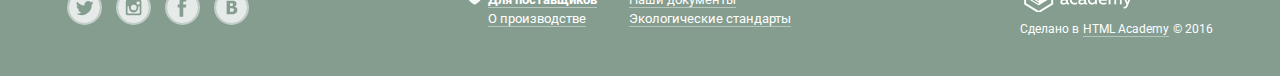
==== commit 7687e6eb: "Финальный вариант" ====
--- a/catalog.html
+++ b/catalog.html
@@ -48,7 +48,7 @@
         
         <div class="main-header-right">      
           <div class="search">
-            <a class="search-btn" href="#"></a>
+            <a class="search-btn" href="#"><img class="icon-loupe" src="img/loupe-white.svg" width="16" height="16" alt="Поиск"><img class="icon-loupe-hover" src="img/loupe-black.svg" width="16" height="16" alt="Поиск"></a>
             <form action="#" method="get">
               <div class="input-wrapper">
                 <input type="search" name="search" id="search" required>
--- a/css/style.min.css
+++ b/css/style.min.css
@@ -1 +1 @@
-body{min-width:1200px;font-size:16px;line-height:1.2;color:#fff;font-weight:400;font-family:"Roboto","Arial",serif;margin:0 auto;background:#849d8f;padding:0}img{max-width:100%;height:auto}body>input[type=radio]{display:none}.clearfix::after{content:"";display:table;clear:both}.site-wrapper{min-width:940px;background:#849d8f url("../img/bg-big-ice1.png") no-repeat top center;color:#fff;transition:background-image .5s ease,background-color .5s ease}.site-wrapper::after,.site-wrapper::before{content:"";visibility:hidden;background-image:url("../img/bg-big-ice1.png")}.site-wrapper::after{background-image:url("../img/bg-big-ice3.png")}.container{width:1146px;margin:0 auto}.main-header{padding-top:10px}.main-header-left{float:left;width:770px;min-height:64px;font-size:0}.logolink-gllacy-index{pointer-events:none}.main-header-logo,.main-navigation,.main-navigation-item{display:inline-block;vertical-align:top}.main-navigation ul{list-style:none;padding:0;font-size:0;margin:0 0 0 10px}.main-navigation-item{padding-top:13px;padding-bottom:19px}.main-navigation-item:first-child{position:relative}.main-navigation-item>a{display:block;font-size:16px;line-height:20px;font-weight:700;padding:6px 14px;color:#fff;text-decoration:none}.main-navigation-item>a:hover{background:#f7f6f3;border-radius:16px;color:#333}.main-navigation-item>a:active{background:#ededed;color:#333;box-shadow:inset 0 2px 1px 0 #696969}.link-border{border-bottom:1px solid rgba(255,255,255,.4)}.main-navigation a:active .link-border,.main-navigation a:hover .link-border{border-bottom:0}.main-navigation .submenu{display:none;list-style:none;padding:0;margin:0;width:146px;min-height:165px;background:#f8f7f4;border-radius:8px;color:#333;box-shadow:0 20px 20px 0 rgba(0,0,0,.4);position:absolute;left:-8px;top:50px;z-index:30}.submenu li{padding:0;margin:0}.submenu-link{display:block;color:#343434;font-size:14px;line-height:24px;font-weight:400;text-decoration:none;padding:5px 20px}.submenu-link-new{font-weight:700;position:relative;padding:8px 20px;color:#343434}.submenu-link-new::after{position:absolute;content:"";margin:0 8px;height:1px;background:rgba(52,52,52,.2);right:8px;bottom:0;left:8px}.catalog:hover .submenu{display:block}.submenu a:hover{background:#fbded7;color:#343434;border-radius:0}.submenu a:active{background:#f6b5a5;border-radius:0}.submenu .submenu-link-new:active,.submenu .submenu-link-new:hover{border-radius:8px 8px 0 0}.submenu .submenu-last-item:active,.submenu .submenu-last-item:hover{border-radius:0 0 8px 8px}.main-header-right{float:right;width:367px;min-height:51px;font-size:0;padding-top:13px;text-align:right}.search{position:relative;width:140px}.btn,.search,.search .search-btn{display:inline-block;vertical-align:top}.btn{padding:14px 24px;color:#fff;font-size:18px;font-weight:700;line-height:1;text-shadow:0 2px 5px rgba(160,32,11,.76);background:#f26843;background:-moz-linear-gradient(top,#f26843 0%,#e74a35 100%);background:-webkit-linear-gradient(top,#f26843 0%,#e74a35 100%);background:linear-gradient(to bottom,#f26843 0%,#e74a35 100%);box-shadow:0 2px 2px rgba(172,16,0,.64);text-decoration:none;border:none;border-radius:22px}.search .search-btn{border-radius:16px;width:32px;height:32px;margin:0 5px 20px;background:rgba(255,255,255,.2);position:relative}.search-btn:hover{background:#fff}.search .search-btn::before{content:"";position:absolute;background-image:url("../img/sprite.png");background-repeat:no-repeat;width:17px;height:17px;background-position:-10px -682px;top:25%;left:25%}.search-btn:hover::before{content:"";position:absolute;background-image:url("../img/sprite.png");background-repeat:no-repeat;width:17px;height:17px;background-position:-10px -719px;top:25%;left:25%}.search form{display:none;width:312px;min-height:40px;background:#f8f7f4;color:#999;border-radius:6px;box-shadow:0 20px 20px 0 rgba(0,0,0,.4);position:absolute;right:3px;top:40px;padding:15px;z-index:31;text-align:left}.search:hover form{display:block}.input-wrapper{position:relative;display:inline-block;vertical-align:baseline;line-height:14px}.search-label{position:absolute;top:14px;left:10px;color:#9a9a9a;font-size:11px;font-weight:400;z-index:2;pointer-events:none;transition:transform 200ms ease;transform:translateY(-28px)}.search-label:before{content:attr(data-first);white-space:nowrap}.search input[type=search]{position:relative;box-sizing:content-box;width:286px;font-size:16px;line-height:24px;height:24px;padding:7px 12px;background:#fff;font-weight:700;white-space:nowrap;box-shadow:inset 0 0 0 1px #d3d3d2;border-radius:5px;color:#353535;outline:none;border:none}.search input[type=search]:hover{box-shadow:inset 0 0 0 2px rgba(154,154,154,.52)}.search input[type=search]:focus{box-shadow:inset 0 0 0 2px rgba(46,136,228,.52)}.search input[type=search]:invalid+label{color:#999;position:absolute;transform:translateY(0);font-size:14px;font-weight:400}.search input[type=search]:focus+label{transform:translateY(-28px);font-size:11px;font-weight:400;color:#5b9ddf}.user-block{display:inline-block;vertical-align:top;height:32px;margin:0 5px;padding-bottom:20px;position:relative}.user-block .user-btn{display:block;background:rgba(255,255,255,.2);border-radius:16px;min-width:34px;font-size:14px;font-weight:500;line-height:22px;color:#fff;text-decoration:none;padding:5px 16px 5px 44px}.user-block .user-btn:hover{background:#fff;color:#323232}.user-block::before{content:"";position:absolute;background-image:url("../img/sprite.png");background-repeat:no-repeat;width:20px;height:19px;background-position:-10px -547px;top:7px;left:17px}.user-block .user-btn:hover::before{content:"";position:absolute;background-image:url("../img/sprite.png");background-repeat:no-repeat;width:20px;height:19px;background-position:-10px -586px;top:8px;left:15px}.user-block form{display:none;width:244px;min-height:147px;padding:20px 14px 10px;background:#f8f7f4;color:#999;border-radius:6px;box-shadow:0 20px 20px 0 rgba(0,0,0,.4);position:absolute;right:0;top:40px;z-index:32}.label-email,.label-password{position:absolute;top:14px;left:10px;color:#9a9a9a;font-size:11px;font-weight:400;z-index:3;pointer-events:none;transition:transform 200ms ease;transform:translateY(-26px)}.label-email::before,.label-password::before{content:attr(data-first);white-space:nowrap}.user-block input{position:relative;width:216px;height:24px;margin-bottom:10px;padding:7px 12px;background:#fff;font-size:16px;line-height:24px;font-weight:700;color:#353535;white-space:nowrap;box-shadow:inset 0 0 0 1px #d3d3d2;box-sizing:content;outline:none;border:none;border-radius:5px}.user-block input:hover{box-shadow:inset 0 0 0 2px rgba(154,154,154,.52)}.user-block input:focus{box-shadow:inset 0 0 0 2px rgba(46,136,228,.52)}.user-block input:invalid+label{transform:translateY(0);font-size:16px;color:#999;font-weight:400}.user-block input:focus+label{transform:translateY(-26px);font-size:11px;font-weight:400;color:#5b9ddf}.user-block .btn-login{float:left;font-size:15px;line-height:25px;padding:5px 28px;margin-top:5px}.user-block-links{float:right;min-height:36px;width:120px;text-align:left;margin-top:5px}.user-block-link{font-size:13px;line-height:20px;font-weight:400;border-bottom:1px solid #9c9c9c;color:#333;text-decoration:none}.user-block-link:active,.user-block-link:hover{color:#ec593c;border-bottom:1px solid rgba(255,188,158,.3)}.user-block:hover form{display:block}.basket{display:inline-block;vertical-align:top;padding-bottom:20px}.basket .basket-btn{display:block;background:rgba(255,255,255,.2);border-radius:16px;width:63px;padding:5px 10px 5px 45px;margin:0 0 0 5px;font-size:14px;font-weight:500;line-height:22px;color:#fff;text-decoration:none;position:relative;text-align:left}.basket .link-basket-empty::before{content:"";position:absolute;background-image:url("../img/sprite.png");background-repeat:no-repeat;width:21px;height:20px;background-position:-10px -90px;top:6px;left:17px}.basket-btn:hover{background:#fff;color:#323232}.basket .link-basket-empty:hover::before{content:"";position:absolute;background-image:url("../img/sprite.png");background-repeat:no-repeat;width:21px;height:20px;background-position:-10px -10px;top:6px;left:17px}.basket-empty,.basket-full{display:inline-block;vertical-align:top}.basket-full{display:none;position:relative}.basket .link-basket-full{background:#f7f6f3;color:#313131}.basket .link-basket-full::before{content:"";position:absolute;background-image:url("../img/sprite.png");background-repeat:no-repeat;width:21px;height:20px;background-position:-10px -50px;top:6px;left:10px}.basket-full form{display:none;position:absolute;width:510px;min-height:220px;background:#f8f7f4;color:#333;font-weight:400;font-size:13px;font-family:"Roboto","Arial",sans-serif;line-height:20px;box-shadow:0 20px 20px 0 rgba(0,0,0,.4);padding:15px 15px 0;border-radius:5px;top:38px;right:0;z-index:33}.basket-full .table{display:table}.basket-full .tr{display:table-row}.basket-full .th{display:table-cell;padding:15px;text-align:left;min-height:20px;vertical-align:top}.basket-full .basket-item-delete{position:relative;padding-left:0}.basket-item-delete .basket-checkbox-indicator{display:inline-block;vertical-align:top;height:10px;width:10px;cursor:pointer}.basket-checkbox-indicator::after,.basket-checkbox-indicator::before{content:"";background:#666665;width:2px;height:14px;transform:rotate(-45deg);position:absolute;top:20px left:5px;border-radius:1px}.basket-checkbox-indicator::before{transform:rotate(45deg)}.basket-full .basket-item-img{padding:10px 0 0}.basket-item-img img{border-radius:17px}.basket-full .basket-item-name{width:220px}.basket-full .basket-item-weight{padding-right:4px}.basket-full .basket-item-per-kg{padding-left:0;color:#7f7f7f}.basket-full .basket-item-price{width:50px;padding-left:10px}.basket-full .basket-total-cost{text-align:right;font-size:15px;font-weight:700;border-top:2px solid #cacac7;padding:15px 10px}.basket-full .btn-basket-order{font-size:15px;line-height:24px;font-weight:700;padding:5px 20px}.basket-full:hover form{display:block}.contact-info{float:right;width:267px;min-height:40px;text-align:right}.contact-info-index{margin-bottom:270px}.contact-info b,.contact-info p{margin:0;padding:0;font-size:14px;line-height:14px;color:#fff;font-weight:700}.contact-info b{font-size:22px;line-height:1.5;font-weight:900}.slider{clear:both;min-height:210px;margin-bottom:40px;margin-top:0;position:relative;text-align:center}.slide{display:none}.slider .slide-headerline{width:680px;color:#fff;font-size:60px;line-height:60px;font-weight:900;margin:0 auto 30px}.btn:hover{background:-moz-linear-gradient(top,#f58669 0%,#ec6f5e 100%);background:-webkit-linear-gradient(top,#f58669 0%,#ec6f5e 100%);background:linear-gradient(to bottom,#f58669 0%,#ec6f5e 100%);box-shadow:0 2px 2px #ac1000}.btn:active{background:-moz-linear-gradient(top,#d84732 0%,#e1613e 100%);background:-webkit-linear-gradient(top,#d84732 0%,#e1613e 100%);background:linear-gradient(to bottom,#d84732 0%,#e1613e 100%);box-shadow:inset 0 2px 2px #ac1000}.slider .btn-givemetwo{padding:17px 40px;font-size:30px;line-height:30px;font-weight:700;border-radius:32px}.slider-controls{position:absolute;bottom:20px;left:0;z-index:20;font-size:0}.slider-controls label{display:inline-block;width:17px;height:17px;margin-right:8px;vertical-align:top;font-size:16px;border:2px solid #fff;border-radius:50%;background-color:transparent;cursor:pointer}#btn-1:checked~.site-wrapper #slide1,#btn-2:checked~.site-wrapper #slide2,#btn-3:checked~.site-wrapper #slide3{display:block}#btn-1:checked~.site-wrapper{background-color:#849d8f;background-image:url("../img/bg-big-ice1.png")}#btn-2:checked~.site-wrapper{background-color:#8996a6;background-image:url("../img/bg-big-ice2.png")}#btn-3:checked~.site-wrapper{background-color:#9d8b84;background-image:url("../img/bg-big-ice3.png")}#btn-1:checked~.site-wrapper label[for=btn-1],#btn-2:checked~.site-wrapper label[for=btn-2],#btn-3:checked~.site-wrapper label[for=btn-3]{background-color:#fff}.slaider-btn:hover{background:rgba(255,255,255,.4)}.free article{padding:20px;width:520px;min-height:189px;margin-bottom:28px}.free-raspberry{float:left;background:#cd3559 url("../img/bg-raspberry.png") no-repeat;border-radius:20px;color:#fff}.free-chocolate{float:right;background:#44281c url("../img/bg-choco.png") no-repeat;border-radius:20px;color:#fff}.free h2,.free p{font-size:35px;font-weight:700;line-height:35px;color:#fff;margin:0 0 16px}.free p{font-size:18px;line-height:24px;margin:16px 0}.free .btn{float:right;margin-top:24px}.hit{font-size:0;width:1166px;margin:0 auto 10px;position:relative}.hit article{display:inline-block;vertical-align:top;font-size:16px;width:267px;min-height:300px;margin-right:6px;margin-bottom:30px;padding-right:10px;padding-left:10px;padding-top:10px;position:relative;text-align:center}.hit article:nth-child(4n){margin-right:0}.hit article::before{content:"";position:absolute;background:url(../img/sprite.png) no-repeat;width:61px;height:61px;background-position:-10px -281px}.hit img{border-radius:100%;margin-bottom:10px}.hit .price{position:absolute;top:220px;text-shadow:0 1px 3px rgba(49,50,53,.5)}.hit .amount{margin:0;padding:0;font-size:45px;line-height:1;font-weight:700}.hit .amount+span{font-size:30px;line-height:1;font-weight:700}.hit .link-icecream{display:block;color:#fff;font-weight:500;line-height:22px;font-size:16px;text-align:center;text-decoration:none}.link-transparent-bg:active,.link-transparent-bg:hover{color:#ffbc9e}.link-transparent-bg:active .link-border,.link-transparent-bg:hover .link-border{border-bottom:1px solid rgba(255,188,158,.3)}.hit-btn-bg{position:absolute;width:287px;left:0;background:rgba(255,255,255,.3);box-shadow:0 20px 20px 0 rgba(0,0,0,.4);border-radius:0 0 5px 5px;display:none;z-index:50}.hit .bth-quick-view{margin-top:20px;margin-bottom:20px;padding-left:27px;padding-right:27px}.hit article:hover{background:rgba(255,255,255,.3);border-radius:5px 5px 0 0}.hit article:hover .hit-btn-bg{display:block}.hit .bth-quick-view,.hit article:hover .bth-quick-view{display:inline-block;vertical-align:top}.features{min-height:253px;margin-bottom:38px;padding:23px 20px 25px;background:#ebddbe url("../img/bg-waffle.jpg");color:#323232;border-radius:20px}.features-left,.features-right{float:left;width:540px;min-height:190px}.features-right{float:right}.features .features-item{padding-left:57px;position:relative}.features .features-left-down::before,.features .features-left-up::before{content:"";position:absolute;background-image:url(../img/sprite.png);background-repeat:no-repeat;width:47px;height:47px;left:0;top:10px}.features .features-left-up::before{background-position:-10px -362px}.features .features-left-down::before{background-position:-10px -480px}.features .features-right-down::before,.features .features-right-up::before{content:"";position:absolute;background-image:url(../img/sprite.png);background-repeat:no-repeat;width:47px;height:47px;left:0;top:10px}.features .features-right-up::before{background-position:-10px -130px}.features .features-right-down::before{background-position:-10px -806px}.features h3{font-size:24px;line-height:30px;font-weight:500;padding:0;margin:0}.features p{font-size:16px;line-height:22px;font-weight:400;padding:22px 0 0;margin:0}.glacy-online{margin-bottom:38px;min-height:220px}.blog,.email-delivery{min-height:166px;border-radius:18px;color:#5a5a5a}.blog{background:#fff url("../img/bg-strawberry.png") no-repeat;float:left;width:300px;padding:27px 240px 27px 20px}.blog a,.blog p,.email-delivery p{color:#5a5a5a;font-size:16px;font-weight:500;line-height:22px;padding:0;margin:0 0 5px}.blog a{color:#353535;font-size:24px;font-weight:700;line-height:1.2;margin:10px 0}.blog a:active,.blog a:hover{color:#ec593c}.blog a:active+.link-border,.blog a:hover+.link-border{border-bottom:1px solid rgba(255,188,158,.3)}.email-delivery{float:right;width:508px;padding:27px 26px;background:#f8f7f4 url("../img/bg-letter.png") no-repeat;position:relative}.email-delivery p{font-weight:400;margin:0 0 10px;padding:8px 0 0}.label-email-delivery{position:absolute;top:40px;left:10px;color:#9a9a9a;font-size:11px;font-weight:400;pointer-events:none;transition:transform 200ms ease;transform:translateY(-28px)}.label-email-delivery::before{content:attr(data-first);white-space:nowrap}.email-delivery input{position:relative;color:#353535;font-size:16px;font-weight:700;line-height:24px;padding:10px;margin-top:26px;width:348px;box-shadow:inset 0 0 0 1px rgba(178,178,178,.52);outline:none;border:none;height:20px;border-radius:3px}.email-delivery input:hover{box-shadow:inset 0 0 0 2px rgba(154,154,154,.52)}.email-delivery input:focus{box-shadow:inset 0 0 0 2px rgba(46,136,228,.52)}.email-delivery input:invalid+label{transform:translateY(0);font-size:16px;font-weight:400;color:#999}.email-delivery input:focus+label{transform:translateY(-28px);font-size:11px;font-weight:400;color:#5b9ddf}.email-delivery .btn-email-delivery{margin-top:26px;float:right;padding:11px 20px;font-size:17px;line-height:20px}.map,.map-interactive{position:relative;min-height:430px}.map-interactive{position:absolute;z-index:60;width:100%}.div-for-address,.map-bg{position:absolute;left:50%}.map-bg{min-height:430px;background:#f7f1d9 url("../img/map%20with%20marker.png") no-repeat center;color:#000;z-index:55;width:1200px;margin-left:-600px}.div-for-address{width:1146px;margin-left:-573px}.map-address{width:250px;min-height:246px;padding:30px 26px;background:#fefefe;color:#343434;border-radius:20px;margin-top:65px;position:absolute;z-index:2550;right:0;top:0}.map-address p{font-size:14px;font-weight:400;line-height:20px;margin:0 0 25px;padding:0}.map-address b{font-size:18px;font-weight:700;line-height:24px;margin-bottom:8px 0}.btn-feedback{font-size:17px;display:block;margin:0 auto}.main-footer{min-height:100px;padding-bottom:23px}.footer-social{float:left;width:267px;padding-top:35px;margin-right:26px}.footer-social .social-btn{width:31px;height:31px;border:2px solid #c2cec7;border-radius:18px;display:inline-block;vertical-align:top;margin-right:10px}.footer-social .social-btn:active{box-shadow:inset 0 2px 1px 0 #888}.footer-documents{float:left;width:560px;padding-top:35px}.footer-documents-left{float:left;min-width:107px;padding-left:128px;padding-right:32px;position:relative}.footer-documents-left::after{content:"";position:absolute;background-image:url("../img/sprite.png");background-repeat:no-repeat;width:15px;height:13px;background-position:-10px -248px;top:2px;left:107px}.footer-documents-right{float:left;min-width:200px}.footer-documents a{display:block;font-size:13px;line-height:1.5;color:#fff;font-weight:400;text-decoration:none}.footer-documents .link-for-providers{font-weight:700}.footer-copyright{float:right;width:267px;padding-top:20px}.footer-copyright .logo-htmlacademy{display:block;margin-left:78px;margin-bottom:8px;width:108px;height:37px;background-image:url("../img/sprite.png");background-repeat:no-repeat;background-position:-10px -625px}.footer-copyright .made-in{display:block;font-size:12px;line-height:1.5;color:#fff;font-weight:400;margin:0;padding:0;text-align:right}.footer-copyright .link-htmlacademy{display:inline-block;vertical-align:top;padding:0 4px;font-size:12px;line-height:1.5;color:#fff;font-weight:400;text-decoration:none}.footer-copyright .link-htmlacademy:active,.footer-copyright .link-htmlacademy:hover{color:#ffbc9e}.footer-copyright .link-htmlacademy:active .link-border,.footer-copyright .link-htmlacademy:hover .link-border{border-bottom:1px solid rgba(255,188,158,.3)}@keyframes bounce{0%{transform:translateY(-2000px)}70%{transform:translateY(30px)}90%{transform:translateY(-10px)}to{transform:translateY(0)}}@keyframes shake{0%,to{transform:translateX(0)}10%,30%,50%,70%,90%{transform:translateX(-10px)}20%,40%,60%,80%{transform:translateX(10px)}}.modal-content{position:fixed;top:338px;left:50%;margin-left:-240px;width:428px;min-height:397px;padding:15px 25px 25px;color:#343434;background:#f8f7f4;border-radius:10px;z-index:3010;display:none}.modal-content-show{display:block;animation:bounce .6s}.modal-error{animation:shake .6s}.modal-content-close{position:absolute;top:14px;right:14px;width:16px;min-height:16px;font-size:0;background-color:transparent;border:0;outline:0;cursor:pointer}.modal-content-close::after,.modal-content-close::before{content:"";position:absolute;top:7px;left:-3px;width:22px;height:2px;background-color:#000;border-radius:1px}.modal-content-close::before{transform:rotate(45deg)}.modal-content-close::after{transform:rotate(-45deg)}.modal-content p{font-size:24px;font-weight:500;line-height:30px;color:#343434;padding:0;margin:0 0 20px}.modal-content form{margin:0}.label-email-feedback,.label-name-feedback,.label-text-feedback{position:absolute;top:14px;left:10px;color:#9a9a9a;font-size:11px;font-weight:400;z-index:3;pointer-events:none;transition:transform 200ms ease;transform:translateY(-28px)}.label-email-feedback::before,.label-name-feedback::before,.label-text-feedback::before{content:attr(data-first);white-space:nowrap}.modal-content input,.modal-content textarea{position:relative;padding:9px 15px;font-size:16px;font-weight:700;line-height:24px;color:#353535;border-radius:5px;box-shadow:inset 0 0 0 1px #b2b2b2;outline:none;border:none}.modal-content input{display:block;margin:0 0 20px;width:236px}.modal-content textarea{margin:0 0 25px;width:398px;height:134px;resize:none}.modal-content input:focus,.modal-content textarea:focus{box-shadow:inset 0 0 0 2px rgba(46,136,228,.52)}.modal-content input:hover,.modal-content textarea:hover{box-shadow:inset 0 0 0 2px rgba(154,154,154,.52)}.modal-content input:invalid+label,.modal-content textarea:invalid+label{transform:translateY(0);font-size:16px;font-weight:400;color:#656565}.modal-content input:focus+label,.modal-content textarea:focus+label{transform:translateY(-28px);font-size:11px;font-weight:400;color:#5b9ddf}.modal-content .btn-form-feedback{float:right;margin:0}.modal-overlay{position:fixed;top:0;left:0;z-index:3000;width:100%;height:100%;background:rgba(0,0,0,.3);display:none}.modal-overlay-show{display:block}.body-catalog{background:#849d8f url("../img/bg-light-catalog.png.png") repeat-x;color:#fff}.main-navigation-current{background:#ca755e;border-radius:16px;color:#fff}.main-navigation-current .link-border{border:none}.submenu-link-current{color:#fff;background:#d07058;border-radius:0;pointer-events:none}.basket-empty-catalog{display:none}.basket-full-catalog{display:inline-block;vertical-align:top}.container-up{min-height:86px;margin-bottom:22px}.headline{float:left;width:560px;min-height:60px}.breadcrumbs{margin:16px 0 0;padding:0;list-style:none;font-size:0}.breadcrumbs li{position:relative;display:inline;margin:0;padding:0 20px 0 0}.breadcrumbs li::after{content:"»";position:absolute;top:8px;right:6px;color:#fff;font-size:14px;font-weight:400;font-family:"Roboto","Arial",serif}.breadcrumbs .current-li::after{display:none}.breadcrumbs a{display:inline-block;vertical-align:top;color:#fff;font-size:14px;line-height:22px;text-decoration:none;padding:6px 0 3px}.breadcrumbs-current .link-border{border:none}.breadcrumbs a:active,.breadcrumbs a:hover{color:#ffbc9e}.breadcrumbs a:active .link-border,.breadcrumbs a:hover .link-border{border-bottom:1px solid rgba(255,188,158,.3)}.breadcrumbs-current{pointer-events:none}.headline h1{margin:0;padding:0;font-size:35px;line-height:1;color:#fff;font-weight:700}.filter{min-height:136px;margin-bottom:26px;font-size:0}.filter-item{display:inline-block;vertical-align:top;margin-right:16px}.filter-title{font-size:14px;font-weight:500;line-height:20px;color:#fff;padding:0 3px 0 15px;margin-bottom:3px}.filter-input{font-size:16px;font-weight:500;line-height:22px;color:#fff;background:rgba(255,255,255,.2);border-radius:20px;min-height:22px;padding:7px 15px}.filter-sorting{position:relative;padding-bottom:13px}.filter-sorting .sorting{padding-right:50px;cursor:pointer;position:relative}.filter-sorting .sorting::before{content:"";background:url("../img/sprite.png") no-repeat;width:8px;height:5px;background-position:-10px -781px;position:absolute;top:16px;right:16px}.filter-sorting .sorting:hover,.filter-sorting:hover .sorting{background:#fff;color:#343434}.filter-sorting .sorting:hover::before,.filter-sorting:hover .sorting::before{content:"";background:url("../img/sprite.png") no-repeat;width:8px;height:5px;background-position:-10px -756px;position:absolute;top:16px;right:16px}.filter-sorting ul{padding:0;margin:0;list-style:none;position:absolute;width:194px;min-height:60px;background:#fff;color:#343434;display:none;z-index:55;top:63px}.filter-sorting li{list-style:none}.sorting-submenu a{text-decoration:none;padding:0 20px;margin:0;color:#343434;font-size:14px;line-height:22px;font-weight:400;cursor:pointer;display:block;font-family:"Roboto","Arial",sans-serif}.filter-sorting:hover ul{display:block}.sorting-submenu a:hover{color:#fff;background:#1e90ff}.filter-title-price,.price-control{display:inline-block;vertical-align:top}.price-control-input{background:0 0;border:none;font-size:14px;font-weight:500;line-height:20px;color:#fff;width:55px;cursor:pointer}.price-control-mininput{margin-right:3px}.price-control span{border:none;font-size:14px;font-weight:500;line-height:20px;color:#fff}.price-control-maxinput{width:80px;margin-left:4px}.range-control{position:relative;padding:8px 0;width:220}.range-control .scale{height:4px;background:rgba(201,210,203,.5);width:190px}.range-control .bar{margin-left:39px;margin-right:61px;height:4px;background:#c9d2cb}.range-control .toggle{position:absolute;top:0;left:0;width:20px;height:20px;cursor:pointer;border-radius:50%;background:#f8f7f4;box-shadow:0 2px 2px 0 rgba(0,0,0,.1)}.range-control .toggle-min{left:18px}.range-control .toggle-max{left:116px}.filter-fattiness label{margin-left:50px;position:relative;cursor:pointer}.filter-fattiness label:first-child{margin-left:30px}.filter-fattiness input[type=radio]{display:none}.filter-fattiness input[type=radio]+.radio-indicator{position:absolute;border:1px solid #e1e7e4;border-radius:100%;width:20px;height:20px;left:-30px}.filter-fattiness input[type=radio]:checked+.radio-indicator::before{content:"";position:absolute;top:4px;left:4px;width:12px;height:12px;background-color:#e1e7e4;border-radius:100%}.filter-fattiness input[type=radio]+.radio-indicator:hover{border:2px solid #fff}.filter-fattiness input[type=radio]:checked+.radio-indicator:hover::before{background-color:#fff}.filter-additive label{margin-left:50px;position:relative;cursor:pointer}.filter-additive label:first-child{margin-left:45px}.filter-additive input[type=checkbox]{display:none}.filter-additive input[type=checkbox]+.checkbox-indicator{position:absolute;border:1px solid #e1e7e4;border-radius:4px;width:20px;height:20px;left:-25px}.filter-additive input[type=checkbox]+.checkbox-indicator:hover{border:2px solid #fff}.filter-additive input[type=checkbox]:checked+.checkbox-indicator::before{content:"";position:absolute;top:10px;left:3px;width:7px;height:3px;background-color:#e1e7e4;transform:rotate(45deg)}.filter-additive input[type=checkbox]:checked+.checkbox-indicator:hover::before{background-color:#fff}.filter-additive input[type=checkbox]:checked+.checkbox-indicator::after{content:"";position:absolute;top:9px;left:6px;width:12px;height:3px;background-color:#e1e7e4;transform:rotate(-45deg)}.filter-additive input[type=checkbox]:checked+.checkbox-indicator:hover::after{background-color:#fff}.btn-filter{vertical-align:bottom;padding:6px 30px;border:2px solid #fff;min-height:16px}.btn-filter:hover{background:#fafbfb;color:#363636}.btn-filter:active{background:#ededed;color:#363636;box-shadow:inset 0 2px 1px 0 #696969;border:2px solid #ededed}.container-catalog{font-size:0;width:1166px;margin:0 auto}.container-catalog article{display:inline-block;vertical-align:top;min-height:300px;width:267px;margin-right:6px;margin-bottom:30px;font-size:16px;position:relative;padding-top:10px;padding-left:10px;padding-right:10px;text-align:center}.container-catalog article:nth-child(4n){margin-right:0}.container-catalog img{border-radius:100%;margin-bottom:10px}.container-catalog .price{position:absolute;top:220px;text-shadow:0 1px 3px rgba(49,50,53,.5)}.container-catalog .amount{margin:0;padding:0;font-size:45px;line-height:1;font-weight:700}.container-catalog .amount+span{font-size:30px;line-height:1;font-weight:700}.container-catalog .link-icecream{display:block;color:#fff;font-weight:500;line-height:22px;font-size:16px;text-align:center;text-decoration:none;width:256px;margin:0 auto}.container-catalog .link-icecream:active,.container-catalog .link-icecream:hover{color:#ffbc9e}.container-catalog .link-icecream:active .link-border,.container-catalog .link-icecream:hover .link-border{border-bottom:1px solid rgba(255,188,158,.3)}.container-catalog .bth-quick-view{display:none;margin-top:20px;margin-bottom:20px;padding-left:27px;padding-right:27px;z-index:51}.container-catalog article:hover{background:rgba(255,255,255,.3);border-radius:5px}.container-catalog article:hover .hit-btn-bg{display:block}.container-catalog article:hover .bth-quick-view,.pages .page-link,.pages li{display:inline-block;vertical-align:top}.pages{float:right;min-height:32px;margin:45px 0 35px;padding:0;font-size:0;list-style:none;color:#fff}.pages .page-link,.pages li{font-size:16px;line-height:24px}.pages li{padding:0;margin:0}.pages .page-link{min-width:26px;min-height:24px;padding-top:2px;margin:0 2px;font-weight:500;text-align:center;color:#fff;text-decoration:none;border-radius:100%}.pages .page-link-numbers:hover{background:#9db1a5;color:#fff}.pages .page-link-numbers:active{background:#fff;color:#353535}.pages .page-next{min-width:16px;margin:0}.pages .page-previous{min-width:16px;margin:0 6px 0 0;color:#fff}.pages .page-next{margin-left:6px;color:#fff}.pages .disabled{color:rgba(255,255,255,.2);pointer-events:none}.pages .current{background:#fff;color:#353535;pointer-events:none}.footer-border{border-top:2px solid rgba(255,255,255,.3)}+body{min-width:1200px;font-size:16px;line-height:1.2;color:#fff;font-weight:400;font-family:"Roboto","Arial",serif;margin:0 auto;background:#849d8f;padding:0}img{max-width:100%;height:auto}body>input[type=radio]{display:none}.clearfix::after{content:"";display:table;clear:both}.site-wrapper{min-width:940px;background:#849d8f url("../img/bg-big-ice1.png") no-repeat top center;color:#fff;-webkit-transition:background-image .5s ease,background-color .5s ease;transition:background-image .5s ease,background-color .5s ease}.site-wrapper::after,.site-wrapper::before{content:"";visibility:hidden;background-image:url("../img/bg-big-ice1.png")}.site-wrapper::after{background-image:url("../img/bg-big-ice3.png")}.container{width:1146px;margin:0 auto}.main-header{padding-top:10px}.main-header-left{float:left;width:770px;min-height:64px;font-size:0}.logolink-gllacy-index{pointer-events:none}.main-header-logo,.main-navigation,.main-navigation-item{display:inline-block;vertical-align:top}.main-navigation ul{list-style:none;padding:0;font-size:0;margin:0 0 0 10px}.main-navigation-item{padding-top:13px;padding-bottom:19px}.main-navigation-item:first-child{position:relative}.main-navigation-item>a{display:block;font-size:16px;line-height:20px;font-weight:700;padding:6px 14px;color:#fff;text-decoration:none}.main-navigation-item>a:hover{background:#f7f6f3;border-radius:16px;color:#333}.main-navigation-item>a:active{background:#ededed;color:#333;box-shadow:inset 0 2px 1px 0 #696969}.link-border{border-bottom:1px solid rgba(255,255,255,.4)}.main-navigation a:active .link-border,.main-navigation a:hover .link-border{border-bottom:0}.main-navigation .submenu{display:none;list-style:none;padding:0;margin:0;width:146px;min-height:165px;background:#f8f7f4;border-radius:8px;color:#333;box-shadow:0 20px 20px 0 rgba(0,0,0,.4);position:absolute;left:-8px;top:50px;z-index:30}.submenu li{padding:0;margin:0}.submenu-link{display:block;color:#343434;font-size:14px;line-height:24px;font-weight:400;text-decoration:none;padding:5px 20px}.submenu-link-new{font-weight:700;position:relative;padding:8px 20px;color:#343434}.submenu-link-new::after{position:absolute;content:"";margin:0 8px;height:1px;background:rgba(52,52,52,.2);right:8px;bottom:0;left:8px}.catalog:hover .submenu{display:block}.submenu a:hover{background:#fbded7;color:#343434;border-radius:0}.submenu a:active{background:#f6b5a5;border-radius:0}.submenu .submenu-link-new:active,.submenu .submenu-link-new:hover{border-radius:8px 8px 0 0}.submenu .submenu-last-item:active,.submenu .submenu-last-item:hover{border-radius:0 0 8px 8px}.main-header-right{float:right;width:367px;min-height:51px;font-size:0;padding-top:13px;text-align:right}.search,.search .search-btn{display:inline-block;vertical-align:top;position:relative;width:140px}.search .search-btn{border-radius:16px;width:32px;height:32px;margin:0 5px 20px;background:rgba(255,255,255,.2);text-align:center}.search-btn img{padding:7px;width:16px;height:16px}.search-btn .icon-loupe-hover,.search-btn:hover .icon-loupe{display:none}.search-btn:hover{background:#fff}.search-btn:hover .icon-loupe-hover,.search:hover form{display:block}.search form{display:none;width:312px;min-height:40px;background:#f8f7f4;color:#999;border-radius:6px;box-shadow:0 20px 20px 0 rgba(0,0,0,.4);position:absolute;right:3px;top:40px;padding:15px;z-index:31;text-align:left}.input-wrapper{position:relative;display:inline-block;vertical-align:baseline;line-height:14px}.search-label{position:absolute;top:13px;left:10px;color:#9a9a9a;font-size:11px;font-weight:400;z-index:2;pointer-events:none;-webkit-transition:-webkit-transform 200ms ease;transition:transform 200ms ease;transition:transform 200ms ease,-webkit-transform 200ms ease;-webkit-transform:translateY(-28px);transform:translateY(-28px)}.search-label:before{content:attr(data-first);white-space:nowrap}.search input[type=search]{position:relative;box-sizing:content-box;width:286px;font-size:16px;line-height:24px;height:24px;padding:7px 12px;background:#fff;font-weight:700;white-space:nowrap;box-shadow:inset 0 0 0 1px #d3d3d2;border-radius:5px;color:#353535;outline:none;border:none}.search input[type=search]:hover{box-shadow:inset 0 0 0 2px rgba(154,154,154,.52)}.search input[type=search]:focus{box-shadow:inset 0 0 0 2px rgba(46,136,228,.52)}.search input[type=search]:invalid+label{color:#999;position:absolute;-webkit-transform:translateY(0);transform:translateY(0);font-size:14px;font-weight:400}.search input[type=search]:focus+label{-webkit-transform:translateY(-28px);transform:translateY(-28px);font-size:11px;font-weight:400;color:#5b9ddf}.user-block{display:inline-block;vertical-align:top;height:32px;margin:0 5px;padding-bottom:20px;position:relative}.user-block .user-btn{display:block;background:rgba(255,255,255,.2);border-radius:16px;min-width:34px;font-size:14px;font-weight:500;line-height:22px;color:#fff;text-decoration:none;padding:5px 16px 5px 44px}.user-block .user-btn:hover{background:#fff;color:#323232}.user-block::before{content:"";position:absolute;background-image:url("../img/sprite.png");background-repeat:no-repeat;width:20px;height:19px;background-position:-10px -547px;top:7px;left:17px}.user-block .user-btn:hover::before{content:"";position:absolute;background-image:url("../img/sprite.png");background-repeat:no-repeat;width:20px;height:19px;background-position:-10px -586px;top:8px;left:15px}.user-block form{display:none;width:244px;min-height:147px;padding:20px 14px 10px;background:#f8f7f4;color:#999;border-radius:6px;box-shadow:0 20px 20px 0 rgba(0,0,0,.4);position:absolute;right:0;top:40px;z-index:32}.label-email,.label-password{position:absolute;top:13px;left:10px;color:#9a9a9a;font-size:11px;font-weight:400;z-index:3;pointer-events:none;-webkit-transition:-webkit-transform 200ms ease;transition:transform 200ms ease;transition:transform 200ms ease,-webkit-transform 200ms ease;-webkit-transform:translateY(-26px);transform:translateY(-26px)}.label-email::before,.label-password::before{content:attr(data-first);white-space:nowrap}.user-block input{position:relative;width:216px;height:24px;margin-bottom:10px;padding:7px 12px;background:#fff;font-size:16px;line-height:24px;font-weight:700;color:#353535;white-space:nowrap;box-shadow:inset 0 0 0 1px #d3d3d2;box-sizing:content;outline:none;border:none;border-radius:5px}.user-block input:hover{box-shadow:inset 0 0 0 2px rgba(154,154,154,.52)}.user-block input:focus{box-shadow:inset 0 0 0 2px rgba(46,136,228,.52)}.user-block input:invalid+label{-webkit-transform:translateY(0);transform:translateY(0);font-size:14px;color:#999;font-weight:400}.user-block input:focus+label{-webkit-transform:translateY(-26px);transform:translateY(-26px);font-size:11px;font-weight:400;color:#5b9ddf}.btn{display:inline-block;vertical-align:top;padding:14px 24px;color:#fff;font-size:18px;font-weight:700;line-height:1;text-shadow:0 2px 5px rgba(160,32,11,.76);background:#f26843;background:-webkit-linear-gradient(top,#f26843 0%,#e74a35 100%);background:linear-gradient(to bottom,#f26843 0%,#e74a35 100%);border-radius:22px;box-shadow:0 2px 2px rgba(172,16,0,.64);text-decoration:none;border:none}.user-block .btn-login{float:left;font-size:15px;line-height:25px;padding:5px 28px;margin-top:5px}.user-block-links{float:right;min-height:36px;width:120px;text-align:left;margin-top:5px}.user-block-link{font-size:13px;line-height:20px;font-weight:400;border-bottom:1px solid #9c9c9c;color:#333;text-decoration:none}.user-block-link:active,.user-block-link:hover{color:#ec593c;border-bottom:1px solid rgba(255,188,158,.3)}.user-block:hover form{display:block}.basket{display:inline-block;vertical-align:top;padding-bottom:20px}.basket .basket-btn{display:block;background:rgba(255,255,255,.2);border-radius:16px;width:63px;padding:5px 10px 5px 45px;margin:0 0 0 5px;font-size:14px;font-weight:500;line-height:22px;color:#fff;text-decoration:none;position:relative;text-align:left}.basket .link-basket-empty::before{content:"";position:absolute;background-image:url("../img/sprite.png");background-repeat:no-repeat;width:21px;height:20px;background-position:-10px -90px;top:6px;left:17px}.basket-btn:hover{background:#fff;color:#323232}.basket .link-basket-empty:hover::before{content:"";position:absolute;background-image:url("../img/sprite.png");background-repeat:no-repeat;width:21px;height:20px;background-position:-10px -10px;top:6px;left:17px}.basket-empty,.basket-full{display:inline-block;vertical-align:top}.basket-full{display:none;position:relative}.basket .link-basket-full{background:#f7f6f3;color:#313131}.basket .link-basket-full::before{content:"";position:absolute;background-image:url("../img/sprite.png");background-repeat:no-repeat;width:21px;height:20px;background-position:-10px -50px;top:6px;left:10px}.basket-full form{display:none;position:absolute;width:510px;min-height:210px;background:#f8f7f4;color:#333;font-weight:400;font-size:13px;font-family:"Roboto","Arial",sans-serif;line-height:20px;box-shadow:0 20px 20px 0 rgba(0,0,0,.4);padding:15px;border-radius:5px;top:38px;right:0;z-index:33}.basket-full .table{display:table}.basket-full .tr{display:table-row}.basket-full .th{display:table-cell;padding:15px;text-align:left;min-height:20px;vertical-align:top}.basket-full .basket-item-delete{position:relative;padding-left:0}.basket-item-delete .basket-checkbox-indicator{display:inline-block;vertical-align:top;height:10px;width:10px;cursor:pointer}.basket-checkbox-indicator::after,.basket-checkbox-indicator::before{content:"";background:#666665;width:2px;height:14px;-webkit-transform:rotate(-45deg);transform:rotate(-45deg);position:absolute;top:20px;left:5px;border-radius:1px}.basket-checkbox-indicator::before{-webkit-transform:rotate(45deg);transform:rotate(45deg)}.basket-full .basket-item-img{padding:10px 0 0}.basket-item-img img{border-radius:17px}.basket-full .basket-item-name{width:220px}.basket-full .basket-item-weight{padding-right:4px}.basket-full .basket-item-per-kg{padding-left:0;color:#7f7f7f}.basket-full .basket-item-price{width:50px;padding-left:10px}.basket-full .basket-total-cost{text-align:right;font-size:15px;font-weight:700;border-top:2px solid #cacac7;padding:15px 10px}.basket-full .btn-basket-order{font-size:15px;line-height:24px;font-weight:700;padding:5px 20px 0}.basket-full:hover form{display:block}.contact-info{float:right;width:267px;min-height:40px;text-align:right}.contact-info-index{margin-bottom:270px}.contact-info b,.contact-info p{margin:0;padding:0;font-size:14px;line-height:14px;color:#fff;font-weight:700}.contact-info b{font-size:22px;line-height:1.5;font-weight:900}.slider{clear:both;min-height:210px;margin-bottom:40px;margin-top:0;position:relative;text-align:center}.slide{display:none}.slider .slide-headerline{width:680px;color:#fff;font-size:60px;line-height:60px;font-weight:900;margin:0 auto 30px}.btn:hover{background:-webkit-linear-gradient(top,#f58669 0%,#ec6f5e 100%);background:linear-gradient(to bottom,#f58669 0%,#ec6f5e 100%);box-shadow:0 2px 2px #ac1000}.btn:active{background:-webkit-linear-gradient(top,#d84732 0%,#e1613e 100%);background:linear-gradient(to bottom,#d84732 0%,#e1613e 100%);box-shadow:inset 0 2px 2px #ac1000}.slider .btn-givemetwo{padding:17px 40px;font-size:30px;line-height:30px;font-weight:700;border-radius:32px}.slider-controls{position:absolute;bottom:20px;left:0;z-index:20;font-size:0}.slider-controls label{display:inline-block;width:17px;height:17px;margin-right:8px;vertical-align:top;font-size:16px;border:2px solid #fff;border-radius:50%;background-color:transparent;cursor:pointer}#btn-1:checked~.site-wrapper #slide1,#btn-2:checked~.site-wrapper #slide2,#btn-3:checked~.site-wrapper #slide3{display:block}#btn-1:checked~.site-wrapper{background-color:#849d8f;background-image:url("../img/bg-big-ice1.png")}#btn-2:checked~.site-wrapper{background-color:#8996a6;background-image:url("../img/bg-big-ice2.png")}#btn-3:checked~.site-wrapper{background-color:#9d8b84;background-image:url("../img/bg-big-ice3.png")}#btn-1:checked~.site-wrapper label[for=btn-1],#btn-2:checked~.site-wrapper label[for=btn-2],#btn-3:checked~.site-wrapper label[for=btn-3]{background-color:#fff}.slaider-btn:hover{background:rgba(255,255,255,.4)}.free article{padding:20px;width:520px;min-height:189px;margin-bottom:28px}.free-raspberry{float:left;background:#cd3559 url("../img/bg-raspberry.png") no-repeat;border-radius:20px;color:#fff}.free-chocolate{float:right;background:#44281c url("../img/bg-choco.png") no-repeat;border-radius:20px;color:#fff}.free h2,.free p{font-size:35px;font-weight:700;line-height:35px;color:#fff;margin:0 0 16px}.free p{font-size:18px;line-height:24px;margin:16px 0}.free .btn{float:right;margin-top:24px}.hit{font-size:0;width:1166px;margin:0 auto 10px;position:relative}.hit article{display:inline-block;vertical-align:top;font-size:16px;width:267px;min-height:300px;margin-right:6px;margin-bottom:30px;padding-right:10px;padding-left:10px;padding-top:10px;position:relative;text-align:center}.hit article:nth-child(4n){margin-right:0}.hit article::before{content:"";position:absolute;background:url(../img/sprite.png) no-repeat;width:61px;height:61px;background-position:-10px -281px}.hit img{border-radius:100%;margin-bottom:10px}.hit .price{position:absolute;top:220px;text-shadow:0 1px 3px rgba(49,50,53,.5)}.hit .amount{margin:0;padding:0;font-size:45px;line-height:1;font-weight:700}.hit .amount+span{font-size:30px;line-height:1;font-weight:700}.hit .link-icecream{display:block;color:#fff;font-weight:500;line-height:22px;font-size:16px;text-align:center;text-decoration:none}.link-transparent-bg:active,.link-transparent-bg:hover{color:#ffbc9e}.link-transparent-bg:active .link-border,.link-transparent-bg:hover .link-border{border-bottom:1px solid rgba(255,188,158,.3)}.hit-btn-bg{position:absolute;width:287px;left:0;background:rgba(255,255,255,.3);box-shadow:0 20px 20px 0 rgba(0,0,0,.4);border-radius:0 0 5px 5px;display:none;z-index:50}.hit .bth-quick-view{margin-top:20px;margin-bottom:20px;padding-left:27px;padding-right:27px}.hit article:hover{background:rgba(255,255,255,.3);border-radius:5px 5px 0 0}.hit article:hover .hit-btn-bg{display:block}.hit .bth-quick-view,.hit article:hover .bth-quick-view{display:inline-block;vertical-align:top}.features{min-height:253px;margin-bottom:38px;padding:23px 20px 25px;background:#ebddbe url("../img/bg-waffle.jpg");color:#323232;border-radius:20px}.features-left,.features-right{float:left;width:540px;min-height:190px}.features-right{float:right}.features .features-item{padding-left:57px;position:relative}.features .features-left-down::before,.features .features-left-up::before{content:"";position:absolute;background-image:url(../img/sprite.png);background-repeat:no-repeat;width:47px;height:47px;left:0;top:10px}.features .features-left-up::before{background-position:-10px -362px}.features .features-left-down::before{background-position:-10px -480px}.features .features-right-down::before,.features .features-right-up::before{content:"";position:absolute;background-image:url(../img/sprite.png);background-repeat:no-repeat;width:47px;height:47px;left:0;top:10px}.features .features-right-up::before{background-position:-10px -130px}.features .features-right-down::before{background-position:-10px -806px}.features h3{font-size:24px;line-height:30px;font-weight:500;padding:0;margin:0}.features p{font-size:16px;line-height:22px;font-weight:400;padding:22px 0 0;margin:0}.glacy-online{margin-bottom:38px;min-height:220px}.blog,.email-delivery{min-height:166px;border-radius:18px;color:#5a5a5a}.blog{background:#fff url("../img/bg-strawberry.png") no-repeat;float:left;width:300px;padding:27px 240px 27px 20px}.blog a,.blog p,.email-delivery p{color:#5a5a5a;font-size:16px;font-weight:500;line-height:22px;padding:0;margin:0 0 5px}.blog a{color:#353535;font-size:24px;font-weight:700;line-height:1.2;margin:10px 0}.blog a:active,.blog a:hover{color:#ec593c}.blog a:active+.link-border,.blog a:hover+.link-border{border-bottom:1px solid rgba(255,188,158,.3)}.email-delivery{float:right;width:508px;padding:27px 26px;background:#f8f7f4 url("../img/bg-letter.png") no-repeat;position:relative}.email-delivery p{font-weight:400;margin:0 0 10px;padding:8px 0 0}.label-email-delivery{position:absolute;top:40px;left:10px;color:#9a9a9a;font-size:11px;font-weight:400;pointer-events:none;-webkit-transition:-webkit-transform 200ms ease;transition:transform 200ms ease;transition:transform 200ms ease,-webkit-transform 200ms ease;-webkit-transform:translateY(-28px);transform:translateY(-28px)}.label-email-delivery::before{content:attr(data-first);white-space:nowrap}.email-delivery input{position:relative;color:#353535;font-size:16px;font-weight:700;line-height:24px;padding:10px;margin-top:26px;width:348px;box-shadow:inset 0 0 0 1px rgba(178,178,178,.52);outline:none;border:none;height:20px;border-radius:3px}.email-delivery input:hover{box-shadow:inset 0 0 0 2px rgba(154,154,154,.52)}.email-delivery input:focus{box-shadow:inset 0 0 0 2px rgba(46,136,228,.52)}.email-delivery input:invalid+label{-webkit-transform:translateY(0);transform:translateY(0);font-size:14px;font-weight:400;color:#999}.email-delivery input:focus+label{-webkit-transform:translateY(-28px);transform:translateY(-28px);font-size:11px;font-weight:400;color:#5b9ddf}.email-delivery .btn-email-delivery{margin-top:26px;float:right;padding:11px 20px;font-size:17px;line-height:20px}.map,.map-interactive{position:relative;min-height:430px}.map-interactive{position:absolute;z-index:60;width:100%}.div-for-address,.map-bg{position:absolute;left:50%}.map-bg{min-height:430px;background:#f7f1d9 url("../img/map%20with%20marker.png") no-repeat center;color:#000;z-index:55;width:1200px;margin-left:-600px}.div-for-address{width:1146px;margin-left:-573px}.map-address{width:250px;min-height:246px;padding:30px 26px;background:#fefefe;color:#343434;border-radius:20px;margin-top:65px;position:absolute;z-index:2550;right:0;top:0}.map-address p{font-size:14px;font-weight:400;line-height:20px;margin:0 0 25px;padding:0}.map-address b{font-size:18px;font-weight:700;line-height:24px;margin-bottom:8px 0}.btn-feedback{font-size:17px;display:block;margin:0 auto}.main-footer{min-height:100px;padding-bottom:23px}.footer-social{float:left;width:267px;padding-top:35px;margin-right:26px}.footer-social .social-btn{width:31px;height:31px;border:2px solid #c2cec7;border-radius:18px;display:inline-block;vertical-align:top;margin-right:10px;text-decoration:none}.social-btn img{width:31px;height:31px}.social-btn:active img{box-shadow:inset 0 2px 1px 0 #888;border-radius:100%}.footer-documents{float:left;width:560px;padding-top:35px}.footer-documents-left{float:left;min-width:107px;padding-left:128px;padding-right:32px;position:relative}.footer-documents-left::after{content:"";position:absolute;background-image:url("../img/sprite.png");background-repeat:no-repeat;width:15px;height:13px;background-position:-10px -248px;top:2px;left:107px}.footer-documents-right{float:left;min-width:200px}.footer-documents a{display:block;font-size:13px;line-height:1.5;color:#fff;font-weight:400;text-decoration:none}.footer-documents .link-for-providers{font-weight:700}.footer-copyright{float:right;width:267px;padding-top:20px}.footer-copyright .logo-htmlacademy{display:block;margin-left:78px;margin-bottom:8px;width:108px;height:37px;background-image:url("../img/sprite.png");background-repeat:no-repeat;background-position:-10px -625px}.footer-copyright .made-in{display:block;font-size:12px;line-height:1.5;color:#fff;font-weight:400;margin:0;padding:0;text-align:right}.footer-copyright .link-htmlacademy{display:inline-block;vertical-align:top;padding:0 4px;font-size:12px;line-height:1.5;color:#fff;font-weight:400;text-decoration:none}.footer-copyright .link-htmlacademy:active,.footer-copyright .link-htmlacademy:hover{color:#ffbc9e}.footer-copyright .link-htmlacademy:active .link-border,.footer-copyright .link-htmlacademy:hover .link-border{border-bottom:1px solid rgba(255,188,158,.3)}@-webkit-keyframes bounce{0%{-webkit-transform:translateY(-2000px);transform:translateY(-2000px)}70%{-webkit-transform:translateY(30px);transform:translateY(30px)}90%{-webkit-transform:translateY(-10px);transform:translateY(-10px)}to{-webkit-transform:translateY(0);transform:translateY(0)}}@keyframes bounce{0%{-webkit-transform:translateY(-2000px);transform:translateY(-2000px)}70%{-webkit-transform:translateY(30px);transform:translateY(30px)}90%{-webkit-transform:translateY(-10px);transform:translateY(-10px)}to{-webkit-transform:translateY(0);transform:translateY(0)}}@-webkit-keyframes shake{0%,to{-webkit-transform:translateX(0);transform:translateX(0)}10%,30%,50%,70%,90%{-webkit-transform:translateX(-10px);transform:translateX(-10px)}20%,40%,60%,80%{-webkit-transform:translateX(10px);transform:translateX(10px)}}@keyframes shake{0%,to{-webkit-transform:translateX(0);transform:translateX(0)}10%,30%,50%,70%,90%{-webkit-transform:translateX(-10px);transform:translateX(-10px)}20%,40%,60%,80%{-webkit-transform:translateX(10px);transform:translateX(10px)}}.modal-content{position:fixed;top:338px;left:50%;margin-left:-240px;width:428px;min-height:397px;padding:15px 25px 25px;color:#343434;background:#f8f7f4;border-radius:10px;z-index:3010;display:none}.modal-content-show{display:block;-webkit-animation:bounce .6s;animation:bounce .6s}.modal-error{-webkit-animation:shake .6s;animation:shake .6s}.modal-content-close{position:absolute;top:14px;right:14px;width:16px;min-height:16px;font-size:0;background-color:transparent;border:0;outline:0;cursor:pointer}.modal-content-close::after,.modal-content-close::before{content:"";position:absolute;top:7px;left:-3px;width:22px;height:2px;background-color:#000;border-radius:1px}.modal-content-close::before{-webkit-transform:rotate(45deg);transform:rotate(45deg)}.modal-content-close::after{-webkit-transform:rotate(-45deg);transform:rotate(-45deg)}.modal-content p{font-size:24px;font-weight:500;line-height:30px;color:#343434;padding:0;margin:0 0 20px}.modal-content form{margin:0}.label-email-feedback,.label-name-feedback,.label-text-feedback{position:absolute;top:13px;left:10px;color:#9a9a9a;font-size:11px;font-weight:400;z-index:3;pointer-events:none;-webkit-transition:-webkit-transform 200ms ease;transition:transform 200ms ease;transition:transform 200ms ease,-webkit-transform 200ms ease;-webkit-transform:translateY(-28px);transform:translateY(-28px)}.label-email-feedback::before,.label-name-feedback::before,.label-text-feedback::before{content:attr(data-first);white-space:nowrap}.modal-content input,.modal-content textarea{position:relative;padding:9px 15px;font-size:16px;font-weight:700;line-height:24px;color:#353535;border-radius:5px;box-shadow:inset 0 0 0 1px #b2b2b2;outline:none;border:none}.modal-content input{display:block;margin:0 0 20px;width:236px}.modal-content textarea{margin:0 0 25px;width:398px;height:134px;resize:none}.modal-content input:focus,.modal-content textarea:focus{box-shadow:inset 0 0 0 2px rgba(46,136,228,.52)}.modal-content input:hover,.modal-content textarea:hover{box-shadow:inset 0 0 0 2px rgba(154,154,154,.52)}.modal-content input:invalid+label,.modal-content textarea:invalid+label{-webkit-transform:translateY(0);transform:translateY(0);font-size:14px;font-weight:400;color:#656565}.modal-content input:focus+label,.modal-content textarea:focus+label{-webkit-transform:translateY(-28px);transform:translateY(-28px);font-size:11px;font-weight:400;color:#5b9ddf}.modal-content .btn-form-feedback{float:right;margin:0}.modal-overlay{position:fixed;top:0;left:0;z-index:3000;width:100%;height:100%;background:rgba(0,0,0,.3);display:none}.modal-overlay-show{display:block}.body-catalog{background:#849d8f url("../img/bg-light-catalog.png") repeat-x;color:#fff}.main-navigation-current{background:#ca755e;border-radius:16px;color:#fff}.main-navigation-current .link-border{border:none}.submenu-link-current{color:#fff;background:#d07058;border-radius:0;pointer-events:none}.basket-empty-catalog{display:none}.basket-full-catalog{display:inline-block;vertical-align:top}.container-up{min-height:86px;margin-bottom:22px}.headline{float:left;width:560px;min-height:60px}.breadcrumbs{margin:16px 0 0;padding:0;list-style:none;font-size:0}.breadcrumbs li{position:relative;display:inline;margin:0;padding:0 20px 0 0}.breadcrumbs li::after{content:"»";position:absolute;top:8px;right:6px;color:#fff;font-size:14px;font-weight:400;font-family:"Roboto","Arial",serif}.breadcrumbs .current-li::after{display:none}.breadcrumbs a{display:inline-block;vertical-align:top;color:#fff;font-size:14px;line-height:22px;text-decoration:none;padding:6px 0 3px}.breadcrumbs-current .link-border{border:none}.breadcrumbs a:active,.breadcrumbs a:hover{color:#ffbc9e}.breadcrumbs a:active .link-border,.breadcrumbs a:hover .link-border{border-bottom:1px solid rgba(255,188,158,.3)}.breadcrumbs-current{pointer-events:none}.headline h1{margin:0;padding:0;font-size:35px;line-height:1;color:#fff;font-weight:700}.filter{min-height:136px;margin-bottom:26px;font-size:0}.filter-item{display:inline-block;vertical-align:top;margin-right:16px}.filter-title{font-size:14px;font-weight:500;line-height:20px;color:#fff;padding:0 3px 0 15px;margin-bottom:3px}.filter-input{font-size:16px;font-weight:500;line-height:22px;color:#fff;background:rgba(255,255,255,.2);border-radius:20px;min-height:22px;padding:7px 15px}.filter-sorting{position:relative;padding-bottom:13px}.filter-sorting .sorting{padding-right:50px;cursor:pointer;position:relative}.filter-sorting .sorting::before{content:"";background:url("../img/sprite.png") no-repeat;width:8px;height:5px;background-position:-10px -781px;position:absolute;top:16px;right:16px}.filter-sorting .sorting:hover,.filter-sorting:hover .sorting{background:#fff;color:#343434}.filter-sorting .sorting:hover::before,.filter-sorting:hover .sorting::before{content:"";background:url("../img/sprite.png") no-repeat;width:8px;height:5px;background-position:-10px -756px;position:absolute;top:16px;right:16px}.filter-sorting ul{padding:0;margin:0;list-style:none;position:absolute;width:194px;min-height:60px;background:#fff;color:#343434;display:none;z-index:55;top:63px}.filter-sorting li{list-style:none}.sorting-submenu a{text-decoration:none;padding:0 20px;margin:0;color:#343434;font-size:14px;line-height:22px;font-weight:400;cursor:pointer;display:block;font-family:"Roboto","Arial",sans-serif}.filter-sorting:hover ul{display:block}.sorting-submenu a:hover{color:#fff;background:#1e90ff}.filter-title-price,.price-control{display:inline-block;vertical-align:top}.price-control-input{background:0 0;border:none;font-size:14px;font-weight:500;line-height:20px;color:#fff;width:55px;cursor:pointer}.price-control-mininput{margin-right:3px}.price-control span{border:none;font-size:14px;font-weight:500;line-height:20px;color:#fff}.price-control-maxinput{width:80px;margin-left:4px}.range-control{position:relative;padding:8px 0;width:220}.range-control .scale{height:4px;background:rgba(201,210,203,.5);width:190px}.range-control .bar{margin-left:39px;margin-right:61px;height:4px;background:#c9d2cb}.range-control .toggle{position:absolute;top:0;left:0;width:20px;height:20px;cursor:pointer;border-radius:50%;background:#f8f7f4;box-shadow:0 2px 2px 0 rgba(0,0,0,.1)}.range-control .toggle-min{left:18px}.range-control .toggle-max{left:116px}.filter-fattiness label{margin-left:50px;position:relative;cursor:pointer}.filter-fattiness label:first-child{margin-left:30px}.filter-fattiness input[type=radio]{display:none}.filter-fattiness input[type=radio]+.radio-indicator{position:absolute;box-shadow:0 0 0 1px #e1e7e4;border-radius:100%;width:20px;height:20px;left:-30px}.filter-fattiness input[type=radio]:checked+.radio-indicator::before{content:"";position:absolute;top:4px;left:4px;width:12px;height:12px;background-color:#e1e7e4;border-radius:100%}.filter-fattiness input[type=radio]+.radio-indicator:hover{box-shadow:0 0 0 2px #fff}.filter-fattiness input[type=radio]:checked+.radio-indicator:hover::before{background-color:#fff}.filter-additive label{margin-left:50px;position:relative;cursor:pointer}.filter-additive label:first-child{margin-left:45px}.filter-additive input[type=checkbox]{display:none}.filter-additive input[type=checkbox]+.checkbox-indicator{position:absolute;box-shadow:0 0 0 1px #e1e7e4;border-radius:4px;width:20px;height:20px;left:-25px}.filter-additive input[type=checkbox]+.checkbox-indicator:hover{box-shadow:0 0 0 2px #fff}.filter-additive input[type=checkbox]:checked+.checkbox-indicator::before{content:"";position:absolute;top:10px;left:3px;width:7px;height:3px;background-color:#e1e7e4;-webkit-transform:rotate(45deg);transform:rotate(45deg)}.filter-additive input[type=checkbox]:checked+.checkbox-indicator:hover::before{background-color:#fff}.filter-additive input[type=checkbox]:checked+.checkbox-indicator::after{content:"";position:absolute;top:9px;left:6px;width:12px;height:3px;background-color:#e1e7e4;-webkit-transform:rotate(-45deg);transform:rotate(-45deg)}.filter-additive input[type=checkbox]:checked+.checkbox-indicator:hover::after{background-color:#fff}.btn-filter{vertical-align:bottom;padding:6px 30px;border:2px solid #fff;min-height:16px}.btn-filter:hover{background:#fafbfb;color:#363636}.btn-filter:active{background:#ededed;color:#363636;box-shadow:inset 0 2px 1px 0 #696969;border:2px solid #ededed}.container-catalog{font-size:0;width:1166px;margin:0 auto}.container-catalog article{display:inline-block;vertical-align:top;min-height:300px;width:267px;margin-right:6px;margin-bottom:30px;font-size:16px;position:relative;padding-top:10px;padding-left:10px;padding-right:10px;text-align:center}.container-catalog article:nth-child(4n){margin-right:0}.container-catalog img{border-radius:100%;margin-bottom:10px}.container-catalog .price{position:absolute;top:220px;text-shadow:0 1px 3px rgba(49,50,53,.5)}.container-catalog .amount{margin:0;padding:0;font-size:45px;line-height:1;font-weight:700}.container-catalog .amount+span{font-size:30px;line-height:1;font-weight:700}.container-catalog .link-icecream{display:block;color:#fff;font-weight:500;line-height:22px;font-size:16px;text-align:center;text-decoration:none;width:256px;margin:0 auto}.container-catalog .link-icecream:active,.container-catalog .link-icecream:hover{color:#ffbc9e}.container-catalog .link-icecream:active .link-border,.container-catalog .link-icecream:hover .link-border{border-bottom:1px solid rgba(255,188,158,.3)}.container-catalog .bth-quick-view{display:none;margin-top:20px;margin-bottom:20px;padding-left:27px;padding-right:27px;z-index:51}.container-catalog article:hover{background:rgba(255,255,255,.3);border-radius:5px}.container-catalog article:hover .hit-btn-bg{display:block}.container-catalog article:hover .bth-quick-view,.pages .page-link,.pages li{display:inline-block;vertical-align:top}.pages{float:right;min-height:32px;margin:45px 0 35px;padding:0;font-size:0;list-style:none;color:#fff}.pages .page-link,.pages li{font-size:16px;line-height:24px}.pages li{padding:0;margin:0}.pages .page-link{min-width:26px;min-height:24px;padding-top:2px;margin:0 2px;font-weight:500;text-align:center;color:#fff;text-decoration:none;border-radius:100%}.pages .page-link-numbers:hover{background:#9db1a5;color:#fff}.pages .page-link-numbers:active{background:#fff;color:#353535}.pages .page-next{min-width:16px;margin:0}.pages .page-previous{min-width:16px;margin:0 6px 0 0;color:#fff}.pages .page-next{margin-left:6px;color:#fff}.pages .disabled{color:rgba(255,255,255,.2);pointer-events:none}.pages .current{background:#fff;color:#353535;pointer-events:none}.footer-border{border-top:2px solid rgba(255,255,255,.3)}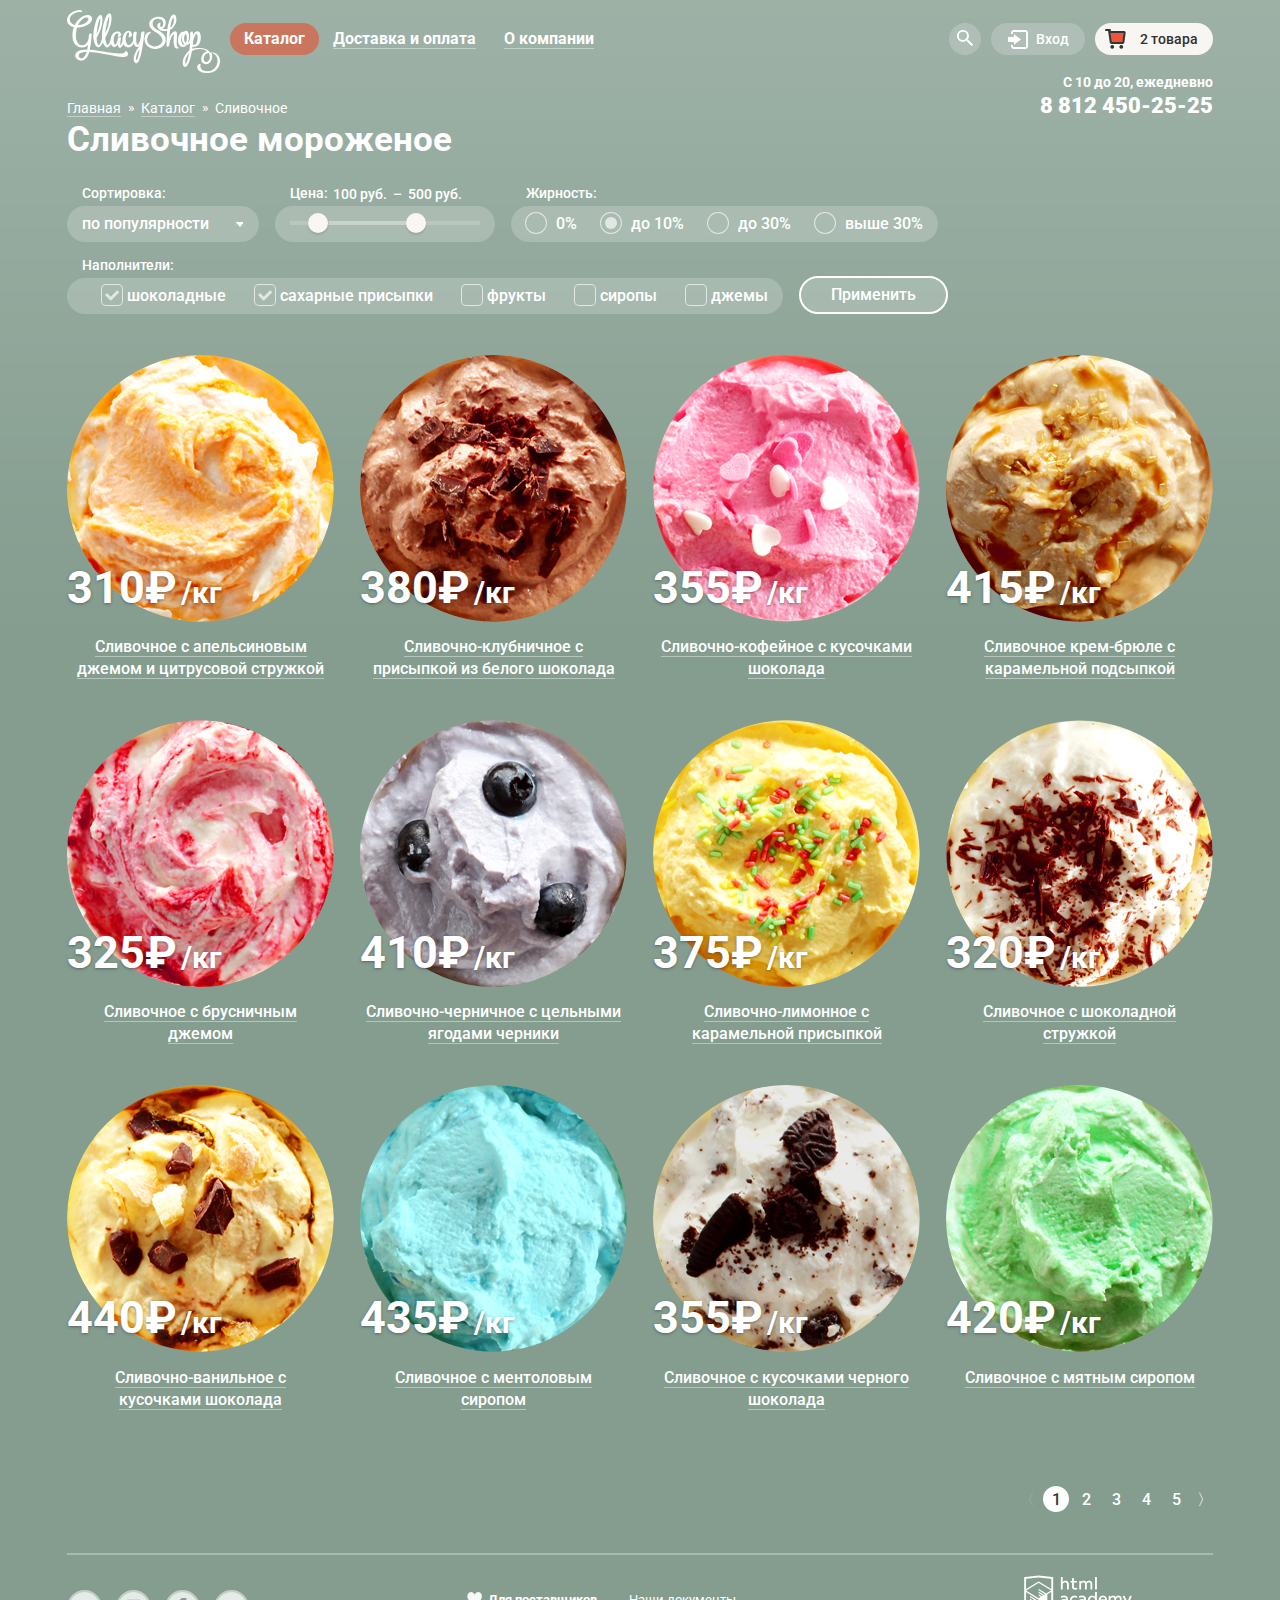
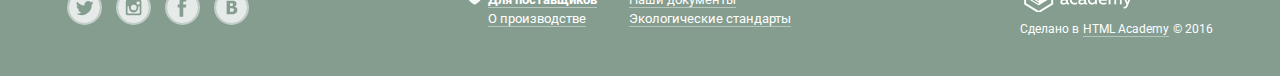
==== commit be50b017: "Редакция после 1 проверки" ====
--- a/catalog.html
+++ b/catalog.html
@@ -70,8 +70,8 @@
               </div>
               <button class="btn btn-login" type="submit">Войти</button>
               <div class="user-block-links">
-                <a class="user-block-link link-forgot">Забыли пароль?</a>
-                <a class="user-block-link link-forgot">Новая регистрация</a>
+                <a class="user-block-link link-forgot" href="#">Забыли пароль?</a>
+                <a class="user-block-link link-forgot" href="#">Новая регистрация</a>
               </div>
             </form>
           </div> 
@@ -201,7 +201,7 @@
       
       <div class="container-catalog">
         <article class="ice-orange ice">
-          <img class="icecream" src="img/ice-orange.jpg" width="267" height="267" alt="Сливочное с апельсиновым джемом и цитрусовой стружкой">
+          <img class="icecream" src="img/ice-orange.png" width="267" height="267" alt="Сливочное с апельсиновым джемом и цитрусовой стружкой">
           <div class="price">
             <span class="amount">310&#8381;</span>
             <span>/кг</span>
@@ -211,7 +211,7 @@
         </article>
           
         <article class="ice-coffee ice">
-          <img class="icecream" src="img/ice-coffee.jpg" width="267" height="267" alt="Сливочно-кофейное с кусочками шоколада">
+          <img class="icecream" src="img/ice-coffee.png" width="267" height="267" alt="Сливочно-кофейное с кусочками шоколада">
           <div class="price">
             <span class="amount">380&#8381;</span>
             <span>/кг</span>
@@ -221,7 +221,7 @@
         </article>
         
         <article class="ice-strawberry ice">
-          <img class="icecream" src="img/ice-strawberry.jpg" width="267" height="267" alt="Сливочно-клубничное с присыпкой из белого шоколада">
+          <img class="icecream" src="img/ice-strawberry.png" width="267" height="267" alt="Сливочно-клубничное с присыпкой из белого шоколада">
           <div class="price">
             <span class="amount">355&#8381;</span>
             <span>/кг</span>
@@ -231,7 +231,7 @@
         </article>
         
         <article class="ice-сreme-brulee ice">
-          <img class="icecream" src="img/ice-creme-brulee.jpg" width="267" height="267" alt="Сливочное крем-брюле с карамельной подсыпкой">
+          <img class="icecream" src="img/ice-creme-brulee.png" width="267" height="267" alt="Сливочное крем-брюле с карамельной подсыпкой">
           <div class="price">
             <span class="amount">415&#8381;</span>
             <span>/кг</span>
@@ -241,7 +241,7 @@
         </article>
         
         <article class="ice-cowberry-jam  ice">
-          <img class="icecream" src="img/ice-cowberry-jam.jpg" width="267" height="267" alt="Сливочное с брусничным джемом">
+          <img class="icecream" src="img/ice-cowberry-jam.png" width="267" height="267" alt="Сливочное с брусничным джемом">
           <div class="price">
             <span class="amount">325&#8381;</span>
             <span>/кг</span>
@@ -251,7 +251,7 @@
         </article>
         
         <article class="ice-blueberry  ice">
-          <img class="icecream" src="img/ice-blueberry.jpg" width="267" height="267" alt="Сливочно-черничное с цельными ягодами черники">
+          <img class="icecream" src="img/ice-blueberry.png" width="267" height="267" alt="Сливочно-черничное с цельными ягодами черники">
           <div class="price">
             <span class="amount">410&#8381;</span>
             <span>/кг</span>
@@ -261,7 +261,7 @@
         </article>
         
         <article class="ice-lemon ice">
-          <img class="icecream" src="img/ice-lemon.jpg" width="267" height="267" alt="Сливочно-лимонное с карамельной присыпкой">
+          <img class="icecream" src="img/ice-lemon.png" width="267" height="267" alt="Сливочно-лимонное с карамельной присыпкой">
           <div class="price">
             <span class="amount">375&#8381;</span>
             <span>/кг</span>
@@ -271,7 +271,7 @@
         </article>
         
         <article class="ice-chococrisp  ice">
-          <img class="icecream" src="img/ice-chococrisp.jpg" width="267" height="267" alt="Сливочное с шоколадной стружкой">
+          <img class="icecream" src="img/ice-chococrisp.png" width="267" height="267" alt="Сливочное с шоколадной стружкой">
           <div class="price">
             <span class="amount">320&#8381;</span>
             <span>/кг</span>
@@ -281,7 +281,7 @@
         </article>
         
         <article class="ice-vanilla  ice">
-          <img class="icecream" src="img/ice-vanilla.jpg" width="267" height="267" alt="Сливочно-ванильное с кусочками шоколада">
+          <img class="icecream" src="img/ice-vanilla.png" width="267" height="267" alt="Сливочно-ванильное с кусочками шоколада">
           <div class="price">
             <span class="amount">440&#8381;</span>
             <span>/кг</span>
@@ -291,7 +291,7 @@
         </article>
         
         <article class="ice-menthol  ice">
-          <img class="icecream" src="img/ice-menthol.jpg" width="267" height="267" alt="Сливочное с ментоловым сиропом">
+          <img class="icecream" src="img/ice-menthol.png" width="267" height="267" alt="Сливочное с ментоловым сиропом">
           <div class="price">
             <span class="amount">435&#8381;</span>
             <span>/кг</span>
@@ -301,7 +301,7 @@
         </article>
         
         <article class="ice-withchocolate  ice">
-          <img class="icecream" src="img/ice-withchocolate.jpg" width="267" height="267" alt="Сливочное с кусочками черного шоколада">
+          <img class="icecream" src="img/ice-withchocolate.png" width="267" height="267" alt="Сливочное с кусочками черного шоколада">
           <div class="price">
             <span class="amount">355&#8381;</span>
             <span>/кг</span>
@@ -311,7 +311,7 @@
         </article>
         
         <article class="ice-mint  ice">
-          <img class="icecream" src="img/ice-mint.jpg" width="267" height="267" alt="Сливочное с мятным сиропом">
+          <img class="icecream" src="img/ice-mint.png" width="267" height="267" alt="Сливочное с мятным сиропом">
           <div class="price">
             <span class="amount">420&#8381;</span>
             <span>/кг</span>
--- a/css/style.min.css
+++ b/css/style.min.css
@@ -1 +1 @@
-body{min-width:1200px;font-size:16px;line-height:1.2;color:#fff;font-weight:400;font-family:"Roboto","Arial",serif;margin:0 auto;background:#849d8f;padding:0}img{max-width:100%;height:auto}body>input[type=radio]{display:none}.clearfix::after{content:"";display:table;clear:both}.site-wrapper{min-width:940px;background:#849d8f url("../img/bg-big-ice1.png") no-repeat top center;color:#fff;-webkit-transition:background-image .5s ease,background-color .5s ease;transition:background-image .5s ease,background-color .5s ease}.site-wrapper::after,.site-wrapper::before{content:"";visibility:hidden;background-image:url("../img/bg-big-ice1.png")}.site-wrapper::after{background-image:url("../img/bg-big-ice3.png")}.container{width:1146px;margin:0 auto}.main-header{padding-top:10px}.main-header-left{float:left;width:770px;min-height:64px;font-size:0}.logolink-gllacy-index{pointer-events:none}.main-header-logo,.main-navigation,.main-navigation-item{display:inline-block;vertical-align:top}.main-navigation ul{list-style:none;padding:0;font-size:0;margin:0 0 0 10px}.main-navigation-item{padding-top:13px;padding-bottom:19px}.main-navigation-item:first-child{position:relative}.main-navigation-item>a{display:block;font-size:16px;line-height:20px;font-weight:700;padding:6px 14px;color:#fff;text-decoration:none}.main-navigation-item>a:hover{background:#f7f6f3;border-radius:16px;color:#333}.main-navigation-item>a:active{background:#ededed;color:#333;box-shadow:inset 0 2px 1px 0 #696969}.link-border{border-bottom:1px solid rgba(255,255,255,.4)}.main-navigation a:active .link-border,.main-navigation a:hover .link-border{border-bottom:0}.main-navigation .submenu{display:none;list-style:none;padding:0;margin:0;width:146px;min-height:165px;background:#f8f7f4;border-radius:8px;color:#333;box-shadow:0 20px 20px 0 rgba(0,0,0,.4);position:absolute;left:-8px;top:50px;z-index:30}.submenu li{padding:0;margin:0}.submenu-link{display:block;color:#343434;font-size:14px;line-height:24px;font-weight:400;text-decoration:none;padding:5px 20px}.submenu-link-new{font-weight:700;position:relative;padding:8px 20px;color:#343434}.submenu-link-new::after{position:absolute;content:"";margin:0 8px;height:1px;background:rgba(52,52,52,.2);right:8px;bottom:0;left:8px}.catalog:hover .submenu{display:block}.submenu a:hover{background:#fbded7;color:#343434;border-radius:0}.submenu a:active{background:#f6b5a5;border-radius:0}.submenu .submenu-link-new:active,.submenu .submenu-link-new:hover{border-radius:8px 8px 0 0}.submenu .submenu-last-item:active,.submenu .submenu-last-item:hover{border-radius:0 0 8px 8px}.main-header-right{float:right;width:367px;min-height:51px;font-size:0;padding-top:13px;text-align:right}.search,.search .search-btn{display:inline-block;vertical-align:top;position:relative;width:140px}.search .search-btn{border-radius:16px;width:32px;height:32px;margin:0 5px 20px;background:rgba(255,255,255,.2);text-align:center}.search-btn img{padding:7px;width:16px;height:16px}.search-btn .icon-loupe-hover,.search-btn:hover .icon-loupe{display:none}.search-btn:hover{background:#fff}.search-btn:hover .icon-loupe-hover,.search:hover form{display:block}.search form{display:none;width:312px;min-height:40px;background:#f8f7f4;color:#999;border-radius:6px;box-shadow:0 20px 20px 0 rgba(0,0,0,.4);position:absolute;right:3px;top:40px;padding:15px;z-index:31;text-align:left}.input-wrapper{position:relative;display:inline-block;vertical-align:baseline;line-height:14px}.search-label{position:absolute;top:13px;left:10px;color:#9a9a9a;font-size:11px;font-weight:400;z-index:2;pointer-events:none;-webkit-transition:-webkit-transform 200ms ease;transition:transform 200ms ease;transition:transform 200ms ease,-webkit-transform 200ms ease;-webkit-transform:translateY(-28px);transform:translateY(-28px)}.search-label:before{content:attr(data-first);white-space:nowrap}.search input[type=search]{position:relative;box-sizing:content-box;width:286px;font-size:16px;line-height:24px;height:24px;padding:7px 12px;background:#fff;font-weight:700;white-space:nowrap;box-shadow:inset 0 0 0 1px #d3d3d2;border-radius:5px;color:#353535;outline:none;border:none}.search input[type=search]:hover{box-shadow:inset 0 0 0 2px rgba(154,154,154,.52)}.search input[type=search]:focus{box-shadow:inset 0 0 0 2px rgba(46,136,228,.52)}.search input[type=search]:invalid+label{color:#999;position:absolute;-webkit-transform:translateY(0);transform:translateY(0);font-size:14px;font-weight:400}.search input[type=search]:focus+label{-webkit-transform:translateY(-28px);transform:translateY(-28px);font-size:11px;font-weight:400;color:#5b9ddf}.user-block{display:inline-block;vertical-align:top;height:32px;margin:0 5px;padding-bottom:20px;position:relative}.user-block .user-btn{display:block;background:rgba(255,255,255,.2);border-radius:16px;min-width:34px;font-size:14px;font-weight:500;line-height:22px;color:#fff;text-decoration:none;padding:5px 16px 5px 44px}.user-block .user-btn:hover{background:#fff;color:#323232}.user-block::before{content:"";position:absolute;background-image:url("../img/sprite.png");background-repeat:no-repeat;width:20px;height:19px;background-position:-10px -547px;top:7px;left:17px}.user-block .user-btn:hover::before{content:"";position:absolute;background-image:url("../img/sprite.png");background-repeat:no-repeat;width:20px;height:19px;background-position:-10px -586px;top:8px;left:15px}.user-block form{display:none;width:244px;min-height:147px;padding:20px 14px 10px;background:#f8f7f4;color:#999;border-radius:6px;box-shadow:0 20px 20px 0 rgba(0,0,0,.4);position:absolute;right:0;top:40px;z-index:32}.label-email,.label-password{position:absolute;top:13px;left:10px;color:#9a9a9a;font-size:11px;font-weight:400;z-index:3;pointer-events:none;-webkit-transition:-webkit-transform 200ms ease;transition:transform 200ms ease;transition:transform 200ms ease,-webkit-transform 200ms ease;-webkit-transform:translateY(-26px);transform:translateY(-26px)}.label-email::before,.label-password::before{content:attr(data-first);white-space:nowrap}.user-block input{position:relative;width:216px;height:24px;margin-bottom:10px;padding:7px 12px;background:#fff;font-size:16px;line-height:24px;font-weight:700;color:#353535;white-space:nowrap;box-shadow:inset 0 0 0 1px #d3d3d2;box-sizing:content;outline:none;border:none;border-radius:5px}.user-block input:hover{box-shadow:inset 0 0 0 2px rgba(154,154,154,.52)}.user-block input:focus{box-shadow:inset 0 0 0 2px rgba(46,136,228,.52)}.user-block input:invalid+label{-webkit-transform:translateY(0);transform:translateY(0);font-size:14px;color:#999;font-weight:400}.user-block input:focus+label{-webkit-transform:translateY(-26px);transform:translateY(-26px);font-size:11px;font-weight:400;color:#5b9ddf}.btn{display:inline-block;vertical-align:top;padding:14px 24px;color:#fff;font-size:18px;font-weight:700;line-height:1;text-shadow:0 2px 5px rgba(160,32,11,.76);background:#f26843;background:-webkit-linear-gradient(top,#f26843 0%,#e74a35 100%);background:linear-gradient(to bottom,#f26843 0%,#e74a35 100%);border-radius:22px;box-shadow:0 2px 2px rgba(172,16,0,.64);text-decoration:none;border:none}.user-block .btn-login{float:left;font-size:15px;line-height:25px;padding:5px 28px;margin-top:5px}.user-block-links{float:right;min-height:36px;width:120px;text-align:left;margin-top:5px}.user-block-link{font-size:13px;line-height:20px;font-weight:400;border-bottom:1px solid #9c9c9c;color:#333;text-decoration:none}.user-block-link:active,.user-block-link:hover{color:#ec593c;border-bottom:1px solid rgba(255,188,158,.3)}.user-block:hover form{display:block}.basket{display:inline-block;vertical-align:top;padding-bottom:20px}.basket .basket-btn{display:block;background:rgba(255,255,255,.2);border-radius:16px;width:63px;padding:5px 10px 5px 45px;margin:0 0 0 5px;font-size:14px;font-weight:500;line-height:22px;color:#fff;text-decoration:none;position:relative;text-align:left}.basket .link-basket-empty::before{content:"";position:absolute;background-image:url("../img/sprite.png");background-repeat:no-repeat;width:21px;height:20px;background-position:-10px -90px;top:6px;left:17px}.basket-btn:hover{background:#fff;color:#323232}.basket .link-basket-empty:hover::before{content:"";position:absolute;background-image:url("../img/sprite.png");background-repeat:no-repeat;width:21px;height:20px;background-position:-10px -10px;top:6px;left:17px}.basket-empty,.basket-full{display:inline-block;vertical-align:top}.basket-full{display:none;position:relative}.basket .link-basket-full{background:#f7f6f3;color:#313131}.basket .link-basket-full::before{content:"";position:absolute;background-image:url("../img/sprite.png");background-repeat:no-repeat;width:21px;height:20px;background-position:-10px -50px;top:6px;left:10px}.basket-full form{display:none;position:absolute;width:510px;min-height:210px;background:#f8f7f4;color:#333;font-weight:400;font-size:13px;font-family:"Roboto","Arial",sans-serif;line-height:20px;box-shadow:0 20px 20px 0 rgba(0,0,0,.4);padding:15px;border-radius:5px;top:38px;right:0;z-index:33}.basket-full .table{display:table}.basket-full .tr{display:table-row}.basket-full .th{display:table-cell;padding:15px;text-align:left;min-height:20px;vertical-align:top}.basket-full .basket-item-delete{position:relative;padding-left:0}.basket-item-delete .basket-checkbox-indicator{display:inline-block;vertical-align:top;height:10px;width:10px;cursor:pointer}.basket-checkbox-indicator::after,.basket-checkbox-indicator::before{content:"";background:#666665;width:2px;height:14px;-webkit-transform:rotate(-45deg);transform:rotate(-45deg);position:absolute;top:20px;left:5px;border-radius:1px}.basket-checkbox-indicator::before{-webkit-transform:rotate(45deg);transform:rotate(45deg)}.basket-full .basket-item-img{padding:10px 0 0}.basket-item-img img{border-radius:17px}.basket-full .basket-item-name{width:220px}.basket-full .basket-item-weight{padding-right:4px}.basket-full .basket-item-per-kg{padding-left:0;color:#7f7f7f}.basket-full .basket-item-price{width:50px;padding-left:10px}.basket-full .basket-total-cost{text-align:right;font-size:15px;font-weight:700;border-top:2px solid #cacac7;padding:15px 10px}.basket-full .btn-basket-order{font-size:15px;line-height:24px;font-weight:700;padding:5px 20px 0}.basket-full:hover form{display:block}.contact-info{float:right;width:267px;min-height:40px;text-align:right}.contact-info-index{margin-bottom:270px}.contact-info b,.contact-info p{margin:0;padding:0;font-size:14px;line-height:14px;color:#fff;font-weight:700}.contact-info b{font-size:22px;line-height:1.5;font-weight:900}.slider{clear:both;min-height:210px;margin-bottom:40px;margin-top:0;position:relative;text-align:center}.slide{display:none}.slider .slide-headerline{width:680px;color:#fff;font-size:60px;line-height:60px;font-weight:900;margin:0 auto 30px}.btn:hover{background:-webkit-linear-gradient(top,#f58669 0%,#ec6f5e 100%);background:linear-gradient(to bottom,#f58669 0%,#ec6f5e 100%);box-shadow:0 2px 2px #ac1000}.btn:active{background:-webkit-linear-gradient(top,#d84732 0%,#e1613e 100%);background:linear-gradient(to bottom,#d84732 0%,#e1613e 100%);box-shadow:inset 0 2px 2px #ac1000}.slider .btn-givemetwo{padding:17px 40px;font-size:30px;line-height:30px;font-weight:700;border-radius:32px}.slider-controls{position:absolute;bottom:20px;left:0;z-index:20;font-size:0}.slider-controls label{display:inline-block;width:17px;height:17px;margin-right:8px;vertical-align:top;font-size:16px;border:2px solid #fff;border-radius:50%;background-color:transparent;cursor:pointer}#btn-1:checked~.site-wrapper #slide1,#btn-2:checked~.site-wrapper #slide2,#btn-3:checked~.site-wrapper #slide3{display:block}#btn-1:checked~.site-wrapper{background-color:#849d8f;background-image:url("../img/bg-big-ice1.png")}#btn-2:checked~.site-wrapper{background-color:#8996a6;background-image:url("../img/bg-big-ice2.png")}#btn-3:checked~.site-wrapper{background-color:#9d8b84;background-image:url("../img/bg-big-ice3.png")}#btn-1:checked~.site-wrapper label[for=btn-1],#btn-2:checked~.site-wrapper label[for=btn-2],#btn-3:checked~.site-wrapper label[for=btn-3]{background-color:#fff}.slaider-btn:hover{background:rgba(255,255,255,.4)}.free article{padding:20px;width:520px;min-height:189px;margin-bottom:28px}.free-raspberry{float:left;background:#cd3559 url("../img/bg-raspberry.png") no-repeat;border-radius:20px;color:#fff}.free-chocolate{float:right;background:#44281c url("../img/bg-choco.png") no-repeat;border-radius:20px;color:#fff}.free h2,.free p{font-size:35px;font-weight:700;line-height:35px;color:#fff;margin:0 0 16px}.free p{font-size:18px;line-height:24px;margin:16px 0}.free .btn{float:right;margin-top:24px}.hit{font-size:0;width:1166px;margin:0 auto 10px;position:relative}.hit article{display:inline-block;vertical-align:top;font-size:16px;width:267px;min-height:300px;margin-right:6px;margin-bottom:30px;padding-right:10px;padding-left:10px;padding-top:10px;position:relative;text-align:center}.hit article:nth-child(4n){margin-right:0}.hit article::before{content:"";position:absolute;background:url(../img/sprite.png) no-repeat;width:61px;height:61px;background-position:-10px -281px}.hit img{border-radius:100%;margin-bottom:10px}.hit .price{position:absolute;top:220px;text-shadow:0 1px 3px rgba(49,50,53,.5)}.hit .amount{margin:0;padding:0;font-size:45px;line-height:1;font-weight:700}.hit .amount+span{font-size:30px;line-height:1;font-weight:700}.hit .link-icecream{display:block;color:#fff;font-weight:500;line-height:22px;font-size:16px;text-align:center;text-decoration:none}.link-transparent-bg:active,.link-transparent-bg:hover{color:#ffbc9e}.link-transparent-bg:active .link-border,.link-transparent-bg:hover .link-border{border-bottom:1px solid rgba(255,188,158,.3)}.hit-btn-bg{position:absolute;width:287px;left:0;background:rgba(255,255,255,.3);box-shadow:0 20px 20px 0 rgba(0,0,0,.4);border-radius:0 0 5px 5px;display:none;z-index:50}.hit .bth-quick-view{margin-top:20px;margin-bottom:20px;padding-left:27px;padding-right:27px}.hit article:hover{background:rgba(255,255,255,.3);border-radius:5px 5px 0 0}.hit article:hover .hit-btn-bg{display:block}.hit .bth-quick-view,.hit article:hover .bth-quick-view{display:inline-block;vertical-align:top}.features{min-height:253px;margin-bottom:38px;padding:23px 20px 25px;background:#ebddbe url("../img/bg-waffle.jpg");color:#323232;border-radius:20px}.features-left,.features-right{float:left;width:540px;min-height:190px}.features-right{float:right}.features .features-item{padding-left:57px;position:relative}.features .features-left-down::before,.features .features-left-up::before{content:"";position:absolute;background-image:url(../img/sprite.png);background-repeat:no-repeat;width:47px;height:47px;left:0;top:10px}.features .features-left-up::before{background-position:-10px -362px}.features .features-left-down::before{background-position:-10px -480px}.features .features-right-down::before,.features .features-right-up::before{content:"";position:absolute;background-image:url(../img/sprite.png);background-repeat:no-repeat;width:47px;height:47px;left:0;top:10px}.features .features-right-up::before{background-position:-10px -130px}.features .features-right-down::before{background-position:-10px -806px}.features h3{font-size:24px;line-height:30px;font-weight:500;padding:0;margin:0}.features p{font-size:16px;line-height:22px;font-weight:400;padding:22px 0 0;margin:0}.glacy-online{margin-bottom:38px;min-height:220px}.blog,.email-delivery{min-height:166px;border-radius:18px;color:#5a5a5a}.blog{background:#fff url("../img/bg-strawberry.png") no-repeat;float:left;width:300px;padding:27px 240px 27px 20px}.blog a,.blog p,.email-delivery p{color:#5a5a5a;font-size:16px;font-weight:500;line-height:22px;padding:0;margin:0 0 5px}.blog a{color:#353535;font-size:24px;font-weight:700;line-height:1.2;margin:10px 0}.blog a:active,.blog a:hover{color:#ec593c}.blog a:active+.link-border,.blog a:hover+.link-border{border-bottom:1px solid rgba(255,188,158,.3)}.email-delivery{float:right;width:508px;padding:27px 26px;background:#f8f7f4 url("../img/bg-letter.png") no-repeat;position:relative}.email-delivery p{font-weight:400;margin:0 0 10px;padding:8px 0 0}.label-email-delivery{position:absolute;top:40px;left:10px;color:#9a9a9a;font-size:11px;font-weight:400;pointer-events:none;-webkit-transition:-webkit-transform 200ms ease;transition:transform 200ms ease;transition:transform 200ms ease,-webkit-transform 200ms ease;-webkit-transform:translateY(-28px);transform:translateY(-28px)}.label-email-delivery::before{content:attr(data-first);white-space:nowrap}.email-delivery input{position:relative;color:#353535;font-size:16px;font-weight:700;line-height:24px;padding:10px;margin-top:26px;width:348px;box-shadow:inset 0 0 0 1px rgba(178,178,178,.52);outline:none;border:none;height:20px;border-radius:3px}.email-delivery input:hover{box-shadow:inset 0 0 0 2px rgba(154,154,154,.52)}.email-delivery input:focus{box-shadow:inset 0 0 0 2px rgba(46,136,228,.52)}.email-delivery input:invalid+label{-webkit-transform:translateY(0);transform:translateY(0);font-size:14px;font-weight:400;color:#999}.email-delivery input:focus+label{-webkit-transform:translateY(-28px);transform:translateY(-28px);font-size:11px;font-weight:400;color:#5b9ddf}.email-delivery .btn-email-delivery{margin-top:26px;float:right;padding:11px 20px;font-size:17px;line-height:20px}.map,.map-interactive{position:relative;min-height:430px}.map-interactive{position:absolute;z-index:60;width:100%}.div-for-address,.map-bg{position:absolute;left:50%}.map-bg{min-height:430px;background:#f7f1d9 url("../img/map%20with%20marker.png") no-repeat center;color:#000;z-index:55;width:1200px;margin-left:-600px}.div-for-address{width:1146px;margin-left:-573px}.map-address{width:250px;min-height:246px;padding:30px 26px;background:#fefefe;color:#343434;border-radius:20px;margin-top:65px;position:absolute;z-index:2550;right:0;top:0}.map-address p{font-size:14px;font-weight:400;line-height:20px;margin:0 0 25px;padding:0}.map-address b{font-size:18px;font-weight:700;line-height:24px;margin-bottom:8px 0}.btn-feedback{font-size:17px;display:block;margin:0 auto}.main-footer{min-height:100px;padding-bottom:23px}.footer-social{float:left;width:267px;padding-top:35px;margin-right:26px}.footer-social .social-btn{width:31px;height:31px;border:2px solid #c2cec7;border-radius:18px;display:inline-block;vertical-align:top;margin-right:10px;text-decoration:none}.social-btn img{width:31px;height:31px}.social-btn:active img{box-shadow:inset 0 2px 1px 0 #888;border-radius:100%}.footer-documents{float:left;width:560px;padding-top:35px}.footer-documents-left{float:left;min-width:107px;padding-left:128px;padding-right:32px;position:relative}.footer-documents-left::after{content:"";position:absolute;background-image:url("../img/sprite.png");background-repeat:no-repeat;width:15px;height:13px;background-position:-10px -248px;top:2px;left:107px}.footer-documents-right{float:left;min-width:200px}.footer-documents a{display:block;font-size:13px;line-height:1.5;color:#fff;font-weight:400;text-decoration:none}.footer-documents .link-for-providers{font-weight:700}.footer-copyright{float:right;width:267px;padding-top:20px}.footer-copyright .logo-htmlacademy{display:block;margin-left:78px;margin-bottom:8px;width:108px;height:37px;background-image:url("../img/sprite.png");background-repeat:no-repeat;background-position:-10px -625px}.footer-copyright .made-in{display:block;font-size:12px;line-height:1.5;color:#fff;font-weight:400;margin:0;padding:0;text-align:right}.footer-copyright .link-htmlacademy{display:inline-block;vertical-align:top;padding:0 4px;font-size:12px;line-height:1.5;color:#fff;font-weight:400;text-decoration:none}.footer-copyright .link-htmlacademy:active,.footer-copyright .link-htmlacademy:hover{color:#ffbc9e}.footer-copyright .link-htmlacademy:active .link-border,.footer-copyright .link-htmlacademy:hover .link-border{border-bottom:1px solid rgba(255,188,158,.3)}@-webkit-keyframes bounce{0%{-webkit-transform:translateY(-2000px);transform:translateY(-2000px)}70%{-webkit-transform:translateY(30px);transform:translateY(30px)}90%{-webkit-transform:translateY(-10px);transform:translateY(-10px)}to{-webkit-transform:translateY(0);transform:translateY(0)}}@keyframes bounce{0%{-webkit-transform:translateY(-2000px);transform:translateY(-2000px)}70%{-webkit-transform:translateY(30px);transform:translateY(30px)}90%{-webkit-transform:translateY(-10px);transform:translateY(-10px)}to{-webkit-transform:translateY(0);transform:translateY(0)}}@-webkit-keyframes shake{0%,to{-webkit-transform:translateX(0);transform:translateX(0)}10%,30%,50%,70%,90%{-webkit-transform:translateX(-10px);transform:translateX(-10px)}20%,40%,60%,80%{-webkit-transform:translateX(10px);transform:translateX(10px)}}@keyframes shake{0%,to{-webkit-transform:translateX(0);transform:translateX(0)}10%,30%,50%,70%,90%{-webkit-transform:translateX(-10px);transform:translateX(-10px)}20%,40%,60%,80%{-webkit-transform:translateX(10px);transform:translateX(10px)}}.modal-content{position:fixed;top:338px;left:50%;margin-left:-240px;width:428px;min-height:397px;padding:15px 25px 25px;color:#343434;background:#f8f7f4;border-radius:10px;z-index:3010;display:none}.modal-content-show{display:block;-webkit-animation:bounce .6s;animation:bounce .6s}.modal-error{-webkit-animation:shake .6s;animation:shake .6s}.modal-content-close{position:absolute;top:14px;right:14px;width:16px;min-height:16px;font-size:0;background-color:transparent;border:0;outline:0;cursor:pointer}.modal-content-close::after,.modal-content-close::before{content:"";position:absolute;top:7px;left:-3px;width:22px;height:2px;background-color:#000;border-radius:1px}.modal-content-close::before{-webkit-transform:rotate(45deg);transform:rotate(45deg)}.modal-content-close::after{-webkit-transform:rotate(-45deg);transform:rotate(-45deg)}.modal-content p{font-size:24px;font-weight:500;line-height:30px;color:#343434;padding:0;margin:0 0 20px}.modal-content form{margin:0}.label-email-feedback,.label-name-feedback,.label-text-feedback{position:absolute;top:13px;left:10px;color:#9a9a9a;font-size:11px;font-weight:400;z-index:3;pointer-events:none;-webkit-transition:-webkit-transform 200ms ease;transition:transform 200ms ease;transition:transform 200ms ease,-webkit-transform 200ms ease;-webkit-transform:translateY(-28px);transform:translateY(-28px)}.label-email-feedback::before,.label-name-feedback::before,.label-text-feedback::before{content:attr(data-first);white-space:nowrap}.modal-content input,.modal-content textarea{position:relative;padding:9px 15px;font-size:16px;font-weight:700;line-height:24px;color:#353535;border-radius:5px;box-shadow:inset 0 0 0 1px #b2b2b2;outline:none;border:none}.modal-content input{display:block;margin:0 0 20px;width:236px}.modal-content textarea{margin:0 0 25px;width:398px;height:134px;resize:none}.modal-content input:focus,.modal-content textarea:focus{box-shadow:inset 0 0 0 2px rgba(46,136,228,.52)}.modal-content input:hover,.modal-content textarea:hover{box-shadow:inset 0 0 0 2px rgba(154,154,154,.52)}.modal-content input:invalid+label,.modal-content textarea:invalid+label{-webkit-transform:translateY(0);transform:translateY(0);font-size:14px;font-weight:400;color:#656565}.modal-content input:focus+label,.modal-content textarea:focus+label{-webkit-transform:translateY(-28px);transform:translateY(-28px);font-size:11px;font-weight:400;color:#5b9ddf}.modal-content .btn-form-feedback{float:right;margin:0}.modal-overlay{position:fixed;top:0;left:0;z-index:3000;width:100%;height:100%;background:rgba(0,0,0,.3);display:none}.modal-overlay-show{display:block}.body-catalog{background:#849d8f url("../img/bg-light-catalog.png") repeat-x;color:#fff}.main-navigation-current{background:#ca755e;border-radius:16px;color:#fff}.main-navigation-current .link-border{border:none}.submenu-link-current{color:#fff;background:#d07058;border-radius:0;pointer-events:none}.basket-empty-catalog{display:none}.basket-full-catalog{display:inline-block;vertical-align:top}.container-up{min-height:86px;margin-bottom:22px}.headline{float:left;width:560px;min-height:60px}.breadcrumbs{margin:16px 0 0;padding:0;list-style:none;font-size:0}.breadcrumbs li{position:relative;display:inline;margin:0;padding:0 20px 0 0}.breadcrumbs li::after{content:"»";position:absolute;top:8px;right:6px;color:#fff;font-size:14px;font-weight:400;font-family:"Roboto","Arial",serif}.breadcrumbs .current-li::after{display:none}.breadcrumbs a{display:inline-block;vertical-align:top;color:#fff;font-size:14px;line-height:22px;text-decoration:none;padding:6px 0 3px}.breadcrumbs-current .link-border{border:none}.breadcrumbs a:active,.breadcrumbs a:hover{color:#ffbc9e}.breadcrumbs a:active .link-border,.breadcrumbs a:hover .link-border{border-bottom:1px solid rgba(255,188,158,.3)}.breadcrumbs-current{pointer-events:none}.headline h1{margin:0;padding:0;font-size:35px;line-height:1;color:#fff;font-weight:700}.filter{min-height:136px;margin-bottom:26px;font-size:0}.filter-item{display:inline-block;vertical-align:top;margin-right:16px}.filter-title{font-size:14px;font-weight:500;line-height:20px;color:#fff;padding:0 3px 0 15px;margin-bottom:3px}.filter-input{font-size:16px;font-weight:500;line-height:22px;color:#fff;background:rgba(255,255,255,.2);border-radius:20px;min-height:22px;padding:7px 15px}.filter-sorting{position:relative;padding-bottom:13px}.filter-sorting .sorting{padding-right:50px;cursor:pointer;position:relative}.filter-sorting .sorting::before{content:"";background:url("../img/sprite.png") no-repeat;width:8px;height:5px;background-position:-10px -781px;position:absolute;top:16px;right:16px}.filter-sorting .sorting:hover,.filter-sorting:hover .sorting{background:#fff;color:#343434}.filter-sorting .sorting:hover::before,.filter-sorting:hover .sorting::before{content:"";background:url("../img/sprite.png") no-repeat;width:8px;height:5px;background-position:-10px -756px;position:absolute;top:16px;right:16px}.filter-sorting ul{padding:0;margin:0;list-style:none;position:absolute;width:194px;min-height:60px;background:#fff;color:#343434;display:none;z-index:55;top:63px}.filter-sorting li{list-style:none}.sorting-submenu a{text-decoration:none;padding:0 20px;margin:0;color:#343434;font-size:14px;line-height:22px;font-weight:400;cursor:pointer;display:block;font-family:"Roboto","Arial",sans-serif}.filter-sorting:hover ul{display:block}.sorting-submenu a:hover{color:#fff;background:#1e90ff}.filter-title-price,.price-control{display:inline-block;vertical-align:top}.price-control-input{background:0 0;border:none;font-size:14px;font-weight:500;line-height:20px;color:#fff;width:55px;cursor:pointer}.price-control-mininput{margin-right:3px}.price-control span{border:none;font-size:14px;font-weight:500;line-height:20px;color:#fff}.price-control-maxinput{width:80px;margin-left:4px}.range-control{position:relative;padding:8px 0;width:220}.range-control .scale{height:4px;background:rgba(201,210,203,.5);width:190px}.range-control .bar{margin-left:39px;margin-right:61px;height:4px;background:#c9d2cb}.range-control .toggle{position:absolute;top:0;left:0;width:20px;height:20px;cursor:pointer;border-radius:50%;background:#f8f7f4;box-shadow:0 2px 2px 0 rgba(0,0,0,.1)}.range-control .toggle-min{left:18px}.range-control .toggle-max{left:116px}.filter-fattiness label{margin-left:50px;position:relative;cursor:pointer}.filter-fattiness label:first-child{margin-left:30px}.filter-fattiness input[type=radio]{display:none}.filter-fattiness input[type=radio]+.radio-indicator{position:absolute;box-shadow:0 0 0 1px #e1e7e4;border-radius:100%;width:20px;height:20px;left:-30px}.filter-fattiness input[type=radio]:checked+.radio-indicator::before{content:"";position:absolute;top:4px;left:4px;width:12px;height:12px;background-color:#e1e7e4;border-radius:100%}.filter-fattiness input[type=radio]+.radio-indicator:hover{box-shadow:0 0 0 2px #fff}.filter-fattiness input[type=radio]:checked+.radio-indicator:hover::before{background-color:#fff}.filter-additive label{margin-left:50px;position:relative;cursor:pointer}.filter-additive label:first-child{margin-left:45px}.filter-additive input[type=checkbox]{display:none}.filter-additive input[type=checkbox]+.checkbox-indicator{position:absolute;box-shadow:0 0 0 1px #e1e7e4;border-radius:4px;width:20px;height:20px;left:-25px}.filter-additive input[type=checkbox]+.checkbox-indicator:hover{box-shadow:0 0 0 2px #fff}.filter-additive input[type=checkbox]:checked+.checkbox-indicator::before{content:"";position:absolute;top:10px;left:3px;width:7px;height:3px;background-color:#e1e7e4;-webkit-transform:rotate(45deg);transform:rotate(45deg)}.filter-additive input[type=checkbox]:checked+.checkbox-indicator:hover::before{background-color:#fff}.filter-additive input[type=checkbox]:checked+.checkbox-indicator::after{content:"";position:absolute;top:9px;left:6px;width:12px;height:3px;background-color:#e1e7e4;-webkit-transform:rotate(-45deg);transform:rotate(-45deg)}.filter-additive input[type=checkbox]:checked+.checkbox-indicator:hover::after{background-color:#fff}.btn-filter{vertical-align:bottom;padding:6px 30px;border:2px solid #fff;min-height:16px}.btn-filter:hover{background:#fafbfb;color:#363636}.btn-filter:active{background:#ededed;color:#363636;box-shadow:inset 0 2px 1px 0 #696969;border:2px solid #ededed}.container-catalog{font-size:0;width:1166px;margin:0 auto}.container-catalog article{display:inline-block;vertical-align:top;min-height:300px;width:267px;margin-right:6px;margin-bottom:30px;font-size:16px;position:relative;padding-top:10px;padding-left:10px;padding-right:10px;text-align:center}.container-catalog article:nth-child(4n){margin-right:0}.container-catalog img{border-radius:100%;margin-bottom:10px}.container-catalog .price{position:absolute;top:220px;text-shadow:0 1px 3px rgba(49,50,53,.5)}.container-catalog .amount{margin:0;padding:0;font-size:45px;line-height:1;font-weight:700}.container-catalog .amount+span{font-size:30px;line-height:1;font-weight:700}.container-catalog .link-icecream{display:block;color:#fff;font-weight:500;line-height:22px;font-size:16px;text-align:center;text-decoration:none;width:256px;margin:0 auto}.container-catalog .link-icecream:active,.container-catalog .link-icecream:hover{color:#ffbc9e}.container-catalog .link-icecream:active .link-border,.container-catalog .link-icecream:hover .link-border{border-bottom:1px solid rgba(255,188,158,.3)}.container-catalog .bth-quick-view{display:none;margin-top:20px;margin-bottom:20px;padding-left:27px;padding-right:27px;z-index:51}.container-catalog article:hover{background:rgba(255,255,255,.3);border-radius:5px}.container-catalog article:hover .hit-btn-bg{display:block}.container-catalog article:hover .bth-quick-view,.pages .page-link,.pages li{display:inline-block;vertical-align:top}.pages{float:right;min-height:32px;margin:45px 0 35px;padding:0;font-size:0;list-style:none;color:#fff}.pages .page-link,.pages li{font-size:16px;line-height:24px}.pages li{padding:0;margin:0}.pages .page-link{min-width:26px;min-height:24px;padding-top:2px;margin:0 2px;font-weight:500;text-align:center;color:#fff;text-decoration:none;border-radius:100%}.pages .page-link-numbers:hover{background:#9db1a5;color:#fff}.pages .page-link-numbers:active{background:#fff;color:#353535}.pages .page-next{min-width:16px;margin:0}.pages .page-previous{min-width:16px;margin:0 6px 0 0;color:#fff}.pages .page-next{margin-left:6px;color:#fff}.pages .disabled{color:rgba(255,255,255,.2);pointer-events:none}.pages .current{background:#fff;color:#353535;pointer-events:none}.footer-border{border-top:2px solid rgba(255,255,255,.3)}+body{min-width:1200px;font-size:16px;line-height:1.2;color:#fff;font-weight:400;font-family:"Roboto","Arial",sans-serif;margin:0 auto;background:#849d8f;padding:0}img{max-width:100%;height:auto}body>input[type=radio]{display:none}.clearfix::after{content:"";display:table;clear:both}.site-wrapper{min-width:940px;background:#849d8f url("../img/bg-big-ice1.png") no-repeat top center;color:#fff;-webkit-transition:background-image .5s ease,background-color .5s ease;transition:background-image .5s ease,background-color .5s ease}.site-wrapper::after,.site-wrapper::before{content:"";visibility:hidden;background-image:url("../img/bg-big-ice1.png")}.site-wrapper::after{background-image:url("../img/bg-big-ice3.png")}.container{width:1146px;margin:0 auto}.main-header{padding-top:10px}.main-header-left{float:left;width:770px;min-height:64px;font-size:0}.logolink-gllacy-index{pointer-events:none}.main-header-logo,.main-navigation,.main-navigation-item{display:inline-block;vertical-align:top}.main-navigation ul{list-style:none;padding:0;font-size:0;margin:0 0 0 10px}.main-navigation-item{padding-top:13px;padding-bottom:19px}.main-navigation-item:first-child{position:relative}.main-navigation-item>a{display:block;font-size:16px;line-height:20px;font-weight:700;padding:6px 14px;color:#fff;text-decoration:none}.main-navigation-item>a:hover{background:#f7f6f3;border-radius:16px;color:#333}.main-navigation-item>a:active{background:#ededed;color:#333;box-shadow:inset 0 2px 1px 0 #696969}.link-border{border-bottom:1px solid rgba(255,255,255,.4)}.main-navigation a:active .link-border,.main-navigation a:hover .link-border{border-bottom:0}.main-navigation .submenu{display:none;list-style:none;padding:0;margin:0;width:146px;min-height:165px;background:#f8f7f4;border-radius:8px;color:#333;box-shadow:0 20px 20px 0 rgba(0,0,0,.4);position:absolute;left:-8px;top:50px;z-index:30}.submenu li{padding:0;margin:0}.submenu-link{display:block;color:#343434;font-size:14px;line-height:24px;font-weight:400;text-decoration:none;padding:5px 20px}.submenu-link-new{font-weight:700;position:relative;padding:8px 20px;color:#343434}.submenu-link-new::after{position:absolute;content:"";margin:0 8px;height:1px;background:rgba(52,52,52,.2);right:8px;bottom:0;left:8px}.catalog:hover .submenu{display:block}.submenu a:hover{background:#fbded7;color:#343434;border-radius:0}.submenu a:active{background:#f6b5a5;border-radius:0}.submenu .submenu-link-new:active,.submenu .submenu-link-new:hover{border-radius:8px 8px 0 0}.submenu .submenu-last-item:active,.submenu .submenu-last-item:hover{border-radius:0 0 8px 8px}.main-header-right{float:right;width:367px;min-height:51px;font-size:0;padding-top:13px;text-align:right}.search,.search .search-btn{display:inline-block;vertical-align:top;position:relative;width:140px}.search .search-btn{border-radius:16px;width:32px;height:32px;margin:0 5px 20px;background:rgba(255,255,255,.2);text-align:center}.search-btn img{padding:7px;width:16px;height:16px}.search-btn .icon-loupe-hover,.search-btn:hover .icon-loupe{display:none}.search-btn:hover{background:#fff}.search-btn:hover .icon-loupe-hover,.search:hover form{display:block}.search form{display:none;width:312px;min-height:40px;background:#f8f7f4;color:#999;border-radius:6px;box-shadow:0 20px 20px 0 rgba(0,0,0,.4);position:absolute;right:3px;top:40px;padding:15px;z-index:31;text-align:left}.input-wrapper{position:relative;display:inline-block;vertical-align:baseline;line-height:14px}.search-label{position:absolute;top:13px;left:10px;color:#9a9a9a;font-size:11px;font-weight:400;z-index:2;pointer-events:none;-webkit-transition:-webkit-transform 200ms ease;transition:transform 200ms ease;transition:transform 200ms ease,-webkit-transform 200ms ease;-webkit-transform:translateY(-28px);transform:translateY(-28px)}.search-label:before{content:attr(data-first);white-space:nowrap}.search input[type=search]{position:relative;box-sizing:content-box;width:286px;font-size:16px;line-height:24px;height:24px;padding:7px 12px;background:#fff;font-weight:700;white-space:nowrap;box-shadow:inset 0 0 0 1px #d3d3d2;border-radius:5px;color:#353535;outline:none;border:none}.search input[type=search]:hover{box-shadow:inset 0 0 0 2px rgba(154,154,154,.52)}.search input[type=search]:focus{box-shadow:inset 0 0 0 2px rgba(46,136,228,.52)}.search input[type=search]:invalid+label{color:#999;position:absolute;-webkit-transform:translateY(0);transform:translateY(0);font-size:14px;font-weight:400}.search input[type=search]:focus+label{-webkit-transform:translateY(-28px);transform:translateY(-28px);font-size:11px;font-weight:400;color:#5b9ddf}.user-block{display:inline-block;vertical-align:top;height:32px;margin:0 5px;padding-bottom:20px;position:relative}.user-block .user-btn{display:block;background:rgba(255,255,255,.2);border-radius:16px;min-width:34px;font-size:14px;font-weight:500;line-height:22px;color:#fff;text-decoration:none;padding:5px 16px 5px 44px}.user-block .user-btn:hover{background:#fff;color:#323232}.user-block::before{content:"";position:absolute;background-image:url("../img/sprite.png");background-repeat:no-repeat;width:20px;height:19px;background-position:-10px -547px;top:7px;left:17px}.user-block .user-btn:hover::before{content:"";position:absolute;background-image:url("../img/sprite.png");background-repeat:no-repeat;width:20px;height:19px;background-position:-10px -586px;top:8px;left:15px}.user-block form{display:none;width:244px;min-height:147px;padding:20px 14px 10px;background:#f8f7f4;color:#999;border-radius:6px;box-shadow:0 20px 20px 0 rgba(0,0,0,.4);position:absolute;right:0;top:40px;z-index:32}.label-email,.label-password{position:absolute;top:13px;left:10px;color:#9a9a9a;font-size:11px;font-weight:400;z-index:3;pointer-events:none;-webkit-transition:-webkit-transform 200ms ease;transition:transform 200ms ease;transition:transform 200ms ease,-webkit-transform 200ms ease;-webkit-transform:translateY(-26px);transform:translateY(-26px)}.label-email::before,.label-password::before{content:attr(data-first);white-space:nowrap}.user-block input{position:relative;width:216px;height:24px;margin-bottom:10px;padding:7px 12px;background:#fff;font-size:16px;line-height:24px;font-weight:700;color:#353535;white-space:nowrap;box-shadow:inset 0 0 0 1px #d3d3d2;box-sizing:content-box;outline:none;border:none;border-radius:5px}.user-block input:hover{box-shadow:inset 0 0 0 2px rgba(154,154,154,.52)}.user-block input:focus{box-shadow:inset 0 0 0 2px rgba(46,136,228,.52)}.user-block input:invalid+label{-webkit-transform:translateY(0);transform:translateY(0);font-size:14px;color:#999;font-weight:400}.user-block input:focus+label{-webkit-transform:translateY(-26px);transform:translateY(-26px);font-size:11px;font-weight:400;color:#5b9ddf}.btn{display:inline-block;vertical-align:top;padding:14px 24px;color:#fff;font-size:18px;font-weight:700;line-height:1;text-shadow:0 2px 5px rgba(160,32,11,.76);background:#f26843;background:-webkit-linear-gradient(top,#f26843 0%,#e74a35 100%);background:linear-gradient(to bottom,#f26843 0%,#e74a35 100%);border-radius:22px;box-shadow:0 2px 2px rgba(172,16,0,.64);text-decoration:none;border:none}.user-block .btn-login{float:left;font-size:15px;line-height:25px;padding:5px 28px;margin-top:5px}.user-block-links{float:right;min-height:36px;width:120px;text-align:left;margin-top:5px}.user-block-link{font-size:13px;line-height:20px;font-weight:400;border-bottom:1px solid #9c9c9c;color:#333;text-decoration:none}.user-block-link:active,.user-block-link:hover{color:#ec593c;border-bottom:1px solid rgba(255,188,158,.3)}.user-block:hover form{display:block}.basket{display:inline-block;vertical-align:top;padding-bottom:20px}.basket .basket-btn{display:block;background:rgba(255,255,255,.2);border-radius:16px;width:63px;padding:5px 10px 5px 45px;margin:0 0 0 5px;font-size:14px;font-weight:500;line-height:22px;color:#fff;text-decoration:none;position:relative;text-align:left}.basket .link-basket-empty::before{content:"";position:absolute;background-image:url("../img/sprite.png");background-repeat:no-repeat;width:21px;height:20px;background-position:-10px -90px;top:6px;left:17px}.basket-btn:hover{background:#fff;color:#323232}.basket .link-basket-empty:hover::before{content:"";position:absolute;background-image:url("../img/sprite.png");background-repeat:no-repeat;width:21px;height:20px;background-position:-10px -10px;top:6px;left:17px}.basket-empty,.basket-full{display:inline-block;vertical-align:top}.basket-full{display:none;position:relative}.basket .link-basket-full{background:#f7f6f3;color:#313131}.basket .link-basket-full::before{content:"";position:absolute;background-image:url("../img/sprite.png");background-repeat:no-repeat;width:21px;height:20px;background-position:-10px -50px;top:6px;left:10px}.basket-full form{display:none;position:absolute;width:510px;min-height:210px;background:#f8f7f4;color:#333;font-weight:400;font-size:13px;font-family:"Roboto","Arial",sans-serif;line-height:20px;box-shadow:0 20px 20px 0 rgba(0,0,0,.4);padding:15px;border-radius:5px;top:38px;right:0;z-index:33}.basket-full .table{display:table}.basket-full .tr{display:table-row}.basket-full .th{display:table-cell;padding:15px;text-align:left;min-height:20px;vertical-align:top}.basket-full .basket-item-delete{position:relative;padding-left:0}.basket-item-delete .basket-checkbox-indicator{display:inline-block;vertical-align:top;height:10px;width:10px;cursor:pointer}.basket-checkbox-indicator::after,.basket-checkbox-indicator::before{content:"";background:#666665;width:2px;height:14px;-webkit-transform:rotate(-45deg);transform:rotate(-45deg);position:absolute;top:20px;left:5px;border-radius:1px}.basket-checkbox-indicator::before{-webkit-transform:rotate(45deg);transform:rotate(45deg)}.basket-full .basket-item-img{padding:10px 0 0}.basket-item-img img{border-radius:17px}.basket-full .basket-item-name{width:220px}.basket-full .basket-item-weight{padding-right:4px}.basket-full .basket-item-per-kg{padding-left:0;color:#7f7f7f}.basket-full .basket-item-price{width:50px;padding-left:10px}.basket-full .basket-total-cost{text-align:right;font-size:15px;font-weight:700;border-top:2px solid #cacac7;padding:15px 10px}.basket-full .btn-basket-order{font-size:15px;line-height:24px;font-weight:700;padding:5px 20px}.basket-full:hover form{display:block}.contact-info{float:right;width:267px;min-height:40px;text-align:right}.contact-info-index{margin-bottom:270px}.contact-info b,.contact-info p{margin:0;padding:0;font-size:14px;line-height:14px;color:#fff;font-weight:700}.contact-info b{font-size:22px;line-height:1.5;font-weight:900}.slider{clear:both;min-height:210px;margin-bottom:40px;margin-top:0;position:relative;text-align:center}.slide{display:none}.slider .slide-headerline{width:680px;color:#fff;font-size:60px;line-height:60px;font-weight:900;margin:0 auto 30px}.btn:hover{background:-webkit-linear-gradient(top,#f58669 0%,#ec6f5e 100%);background:linear-gradient(to bottom,#f58669 0%,#ec6f5e 100%);box-shadow:0 2px 2px #ac1000}.btn:active{background:-webkit-linear-gradient(top,#d84732 0%,#e1613e 100%);background:linear-gradient(to bottom,#d84732 0%,#e1613e 100%);box-shadow:inset 0 2px 2px #ac1000}.slider .btn-givemetwo{padding:17px 40px;font-size:30px;line-height:30px;font-weight:700;border-radius:32px}.slider-controls{position:absolute;bottom:20px;left:0;z-index:20;font-size:0}.slider-controls label{display:inline-block;width:17px;height:17px;margin-right:8px;vertical-align:top;font-size:16px;border:2px solid #fff;border-radius:50%;background-color:transparent;cursor:pointer}#btn-1:checked~.site-wrapper #slide1,#btn-2:checked~.site-wrapper #slide2,#btn-3:checked~.site-wrapper #slide3{display:block}#btn-1:checked~.site-wrapper{background-color:#849d8f;background-image:url("../img/bg-big-ice1.png")}#btn-2:checked~.site-wrapper{background-color:#8996a6;background-image:url("../img/bg-big-ice2.png")}#btn-3:checked~.site-wrapper{background-color:#9d8b84;background-image:url("../img/bg-big-ice3.png")}#btn-1:checked~.site-wrapper label[for=btn-1],#btn-2:checked~.site-wrapper label[for=btn-2],#btn-3:checked~.site-wrapper label[for=btn-3]{background-color:#fff}.slaider-btn:hover{background:rgba(255,255,255,.4)}.free article{padding:20px;width:520px;min-height:189px;margin-bottom:28px}.free-raspberry{float:left;background:#cd3559 url("../img/bg-raspberry.png") repeat-y;border-radius:20px;color:#fff}.free-chocolate{float:right;background:#44281c url("../img/bg-choco.png") repeat-y;border-radius:20px;color:#fff}.free h2,.free p{font-size:35px;font-weight:700;line-height:35px;color:#fff;margin:0 0 16px}.free p{font-size:18px;line-height:24px;margin:16px 0}.free .btn{float:right;margin-top:24px}.hit{font-size:0;width:1166px;margin:0 auto 10px;position:relative}.hit article{display:inline-block;vertical-align:top;font-size:16px;width:267px;min-height:300px;margin-right:6px;margin-bottom:30px;padding-right:10px;padding-left:10px;padding-top:10px;position:relative;text-align:center}.hit article:nth-child(4n){margin-right:0}.hit article::before{content:"";position:absolute;background:url(../img/sprite.png) no-repeat;width:61px;height:61px;background-position:-10px -281px}.hit img{border-radius:100%;margin-bottom:10px}.hit .price{position:absolute;top:220px;text-shadow:0 1px 3px rgba(49,50,53,.5)}.hit .amount{margin:0;padding:0;font-size:45px;line-height:1;font-weight:700}.hit .amount+span{font-size:30px;line-height:1;font-weight:700}.hit .link-icecream{display:block;color:#fff;font-weight:500;line-height:22px;font-size:16px;text-align:center;text-decoration:none}.link-transparent-bg:active,.link-transparent-bg:hover{color:#ffbc9e}.link-transparent-bg:active .link-border,.link-transparent-bg:hover .link-border{border-bottom:1px solid rgba(255,188,158,.3)}.hit-btn-bg{position:absolute;width:287px;left:0;background:rgba(255,255,255,.3);box-shadow:0 20px 20px 0 rgba(0,0,0,.4);border-radius:0 0 5px 5px;display:none;z-index:50}.hit .bth-quick-view{margin-top:20px;margin-bottom:20px;padding-left:27px;padding-right:27px}.hit article:hover{background:rgba(255,255,255,.3);border-radius:5px 5px 0 0}.hit article:hover .hit-btn-bg{display:block}.hit .bth-quick-view,.hit article:hover .bth-quick-view{display:inline-block;vertical-align:top}.features{min-height:253px;margin-bottom:38px;padding:23px 20px 25px;background:#ebddbe url("../img/bg-waffle.jpg");color:#323232;border-radius:20px}.features-left,.features-right{float:left;width:540px;min-height:190px}.features-right{float:right}.features .features-item{padding-left:57px;position:relative}.features .features-left-down::before,.features .features-left-up::before{content:"";position:absolute;background-image:url(../img/sprite.png);background-repeat:no-repeat;width:47px;height:47px;left:0;top:10px}.features .features-left-up::before{background-position:-10px -362px}.features .features-left-down::before{background-position:-10px -480px}.features .features-right-down::before,.features .features-right-up::before{content:"";position:absolute;background-image:url(../img/sprite.png);background-repeat:no-repeat;width:47px;height:47px;left:0;top:10px}.features .features-right-up::before{background-position:-10px -130px}.features .features-right-down::before{background-position:-10px -806px}.features h3{font-size:24px;line-height:30px;font-weight:500;padding:0;margin:0}.features p{font-size:16px;line-height:22px;font-weight:400;padding:22px 0 0;margin:0}.glacy-online{margin-bottom:38px;min-height:220px}.blog{float:left;width:300px;min-height:166px;padding:27px 240px 27px 20px;background:#fff url("../img/bg-strawberry.png") repeat-y;border-radius:18px;color:#5a5a5a}.blog a,.blog p{color:#5a5a5a;font-size:16px;font-weight:500;line-height:22px;padding:0;margin:0 0 5px}.blog a{color:#353535;font-size:24px;font-weight:700;line-height:1.2;margin:10px 0}.blog a:active,.blog a:hover{color:#ec593c}.blog a:active+.link-border,.blog a:hover+.link-border{border-bottom:1px solid rgba(255,188,158,.3)}.email-delivery{float:right;margin:0 auto;width:550px;min-height:210px;border-radius:18px;padding:5px;background-image:-webkit-repeating-linear-gradient(315deg,#fe9e90 0,#fe9e90 6px,#f8f7f4 6px,#f8f7f4 13px,#92cdff 13px,#92cdff 19px,#f8f7f4 19px,#f8f7f4 26px);background-image:repeating-linear-gradient(135deg,#fe9e90 0,#fe9e90 6px,#f8f7f4 6px,#f8f7f4 13px,#92cdff 13px,#92cdff 19px,#f8f7f4 19px,#f8f7f4 26px)}.inner-email-delivery{color:#5a5a5a;position:relative;width:508px;min-height:166px;background:#f8f7f4;padding:22px 21px;border-radius:13px}.email-delivery p{color:#5a5a5a;font-size:16px;font-weight:400;line-height:22px;margin:0 0 10px;padding:8px 0 0}.label-email-delivery{position:absolute;top:40px;left:10px;color:#9a9a9a;font-size:11px;font-weight:400;pointer-events:none;-webkit-transition:-webkit-transform 200ms ease;transition:transform 200ms ease;transition:transform 200ms ease,-webkit-transform 200ms ease;-webkit-transform:translateY(-28px);transform:translateY(-28px)}.label-email-delivery::before{content:attr(data-first);white-space:nowrap}.email-delivery input{position:relative;color:#353535;font-size:16px;font-weight:700;line-height:24px;padding:10px;margin-top:26px;width:348px;box-shadow:inset 0 0 0 1px rgba(178,178,178,.52);outline:none;border:none;height:20px;border-radius:3px}.email-delivery input:hover{box-shadow:inset 0 0 0 2px rgba(154,154,154,.52)}.email-delivery input:focus{box-shadow:inset 0 0 0 2px rgba(46,136,228,.52)}.email-delivery input:invalid+label{-webkit-transform:translateY(0);transform:translateY(0);font-size:14px;font-weight:400;color:#999}.email-delivery input:focus+label{-webkit-transform:translateY(-28px);transform:translateY(-28px);font-size:11px;font-weight:400;color:#5b9ddf}.email-delivery .btn-email-delivery{margin-top:26px;float:right;padding:11px 20px;font-size:17px;line-height:20px}.map,.map-interactive{position:relative;min-height:430px}.map-interactive{position:absolute;z-index:60;width:100%}.div-for-address,.map-bg{position:absolute;left:50%}.map-bg{min-height:430px;background:#f7f1d9 url("../img/map%20with%20marker.png") no-repeat center;color:#000;z-index:55;width:1200px;margin-left:-600px}.div-for-address{width:1146px;margin-left:-573px}.map-address{width:250px;min-height:246px;padding:30px 26px;background:#fefefe;color:#343434;border-radius:20px;margin-top:65px;position:absolute;z-index:2550;right:0;top:0}.map-address p{font-size:14px;font-weight:400;line-height:20px;margin:0 0 25px;padding:0}.map-address b{font-size:18px;font-weight:700;line-height:24px;margin-bottom:8px}.btn-feedback{font-size:17px;display:block;margin:0 auto}.main-footer{min-height:100px;padding-bottom:23px}.footer-social{float:left;width:267px;padding-top:35px;margin-right:26px}.footer-social .social-btn{width:31px;height:31px;border:2px solid #c2cec7;border-radius:18px;display:inline-block;vertical-align:top;margin-right:10px;text-decoration:none}.social-btn img{width:31px;height:31px}.social-btn:active img{box-shadow:inset 0 2px 1px 0 #888;border-radius:100%}.footer-documents{float:left;width:560px;padding-top:35px}.footer-documents-left{float:left;min-width:107px;padding-left:128px;padding-right:32px;position:relative}.footer-documents-left::after{content:"";position:absolute;background-image:url("../img/sprite.png");background-repeat:no-repeat;width:15px;height:13px;background-position:-10px -248px;top:2px;left:107px}.footer-documents-right{float:left;min-width:200px}.footer-documents a{display:block;font-size:13px;line-height:1.5;color:#fff;font-weight:400;text-decoration:none}.footer-documents .link-for-providers{font-weight:700}.footer-copyright{float:right;width:267px;padding-top:20px}.footer-copyright .logo-htmlacademy{display:block;margin-left:78px;margin-bottom:8px;width:108px;height:37px;background-image:url("../img/sprite.png");background-repeat:no-repeat;background-position:-10px -625px}.footer-copyright .made-in{display:block;font-size:12px;line-height:1.5;color:#fff;font-weight:400;margin:0;padding:0;text-align:right}.footer-copyright .link-htmlacademy{display:inline-block;vertical-align:top;padding:0 4px;font-size:12px;line-height:1.5;color:#fff;font-weight:400;text-decoration:none}.footer-copyright .link-htmlacademy:active,.footer-copyright .link-htmlacademy:hover{color:#ffbc9e}.footer-copyright .link-htmlacademy:active .link-border,.footer-copyright .link-htmlacademy:hover .link-border{border-bottom:1px solid rgba(255,188,158,.3)}@-webkit-keyframes bounce{0%{-webkit-transform:translateY(-2000px);transform:translateY(-2000px)}70%{-webkit-transform:translateY(30px);transform:translateY(30px)}90%{-webkit-transform:translateY(-10px);transform:translateY(-10px)}to{-webkit-transform:translateY(0);transform:translateY(0)}}@keyframes bounce{0%{-webkit-transform:translateY(-2000px);transform:translateY(-2000px)}70%{-webkit-transform:translateY(30px);transform:translateY(30px)}90%{-webkit-transform:translateY(-10px);transform:translateY(-10px)}to{-webkit-transform:translateY(0);transform:translateY(0)}}@-webkit-keyframes shake{0%,to{-webkit-transform:translateX(0);transform:translateX(0)}10%,30%,50%,70%,90%{-webkit-transform:translateX(-10px);transform:translateX(-10px)}20%,40%,60%,80%{-webkit-transform:translateX(10px);transform:translateX(10px)}}@keyframes shake{0%,to{-webkit-transform:translateX(0);transform:translateX(0)}10%,30%,50%,70%,90%{-webkit-transform:translateX(-10px);transform:translateX(-10px)}20%,40%,60%,80%{-webkit-transform:translateX(10px);transform:translateX(10px)}}.modal-content{position:fixed;top:338px;left:50%;margin-left:-240px;width:428px;min-height:397px;padding:15px 25px 25px;color:#343434;background:#f8f7f4;border-radius:10px;z-index:3010;display:none}.modal-content-show{display:block;-webkit-animation:bounce .6s;animation:bounce .6s}.modal-error{-webkit-animation:shake .6s;animation:shake .6s}.modal-content-close{position:absolute;top:14px;right:14px;width:16px;min-height:16px;font-size:0;background-color:transparent;border:0;outline:0;cursor:pointer}.modal-content-close::after,.modal-content-close::before{content:"";position:absolute;top:7px;left:-3px;width:22px;height:2px;background-color:#000;border-radius:1px}.modal-content-close::before{-webkit-transform:rotate(45deg);transform:rotate(45deg)}.modal-content-close::after{-webkit-transform:rotate(-45deg);transform:rotate(-45deg)}.modal-content p{font-size:24px;font-weight:500;line-height:30px;color:#343434;padding:0;margin:0 0 20px}.modal-content form{margin:0}.label-email-feedback,.label-name-feedback,.label-text-feedback{position:absolute;top:13px;left:10px;color:#9a9a9a;font-size:11px;font-weight:400;z-index:3;pointer-events:none;-webkit-transition:-webkit-transform 200ms ease;transition:transform 200ms ease;transition:transform 200ms ease,-webkit-transform 200ms ease;-webkit-transform:translateY(-28px);transform:translateY(-28px)}.label-email-feedback::before,.label-name-feedback::before,.label-text-feedback::before{content:attr(data-first);white-space:nowrap}.modal-content input,.modal-content textarea{position:relative;padding:9px 15px;font-size:16px;font-weight:700;line-height:24px;color:#353535;border-radius:5px;box-shadow:inset 0 0 0 1px #b2b2b2;outline:none;border:none}.modal-content input{display:block;margin:0 0 20px;width:236px}.modal-content textarea{margin:0 0 25px;width:398px;height:134px;resize:none}.modal-content input:focus,.modal-content textarea:focus{box-shadow:inset 0 0 0 2px rgba(46,136,228,.52)}.modal-content input:hover,.modal-content textarea:hover{box-shadow:inset 0 0 0 2px rgba(154,154,154,.52)}.modal-content input:invalid+label,.modal-content textarea:invalid+label{-webkit-transform:translateY(0);transform:translateY(0);font-size:14px;font-weight:400;color:#656565}.modal-content input:focus+label,.modal-content textarea:focus+label{-webkit-transform:translateY(-28px);transform:translateY(-28px);font-size:11px;font-weight:400;color:#5b9ddf}.modal-content .btn-form-feedback{float:right;margin:0}.modal-overlay{position:fixed;top:0;left:0;z-index:3000;width:100%;height:100%;background:rgba(0,0,0,.3);display:none}.modal-overlay-show{display:block}.body-catalog{background:#849d8f url("../img/bg-light-catalog.png") repeat-x;color:#fff}.main-navigation-current{background:#ca755e;border-radius:16px;color:#fff}.main-navigation-current .link-border{border:none}.submenu-link-current{color:#fff;background:#d07058;border-radius:0;pointer-events:none}.basket-empty-catalog{display:none}.basket-full-catalog{display:inline-block;vertical-align:top}.container-up{min-height:86px;margin-bottom:22px}.headline{float:left;width:560px;min-height:60px}.breadcrumbs{margin:16px 0 0;padding:0;list-style:none;font-size:0}.breadcrumbs li{position:relative;display:inline;margin:0;padding:0 20px 0 0}.breadcrumbs li::after{content:"»";position:absolute;top:8px;right:6px;color:#fff;font-size:14px;font-weight:400;font-family:"Roboto","Arial",sans-serif}.breadcrumbs .current-li::after{display:none}.breadcrumbs a{display:inline-block;vertical-align:top;color:#fff;font-size:14px;line-height:22px;text-decoration:none;padding:6px 0 3px}.breadcrumbs-current .link-border{border:none}.breadcrumbs a:active,.breadcrumbs a:hover{color:#ffbc9e}.breadcrumbs a:active .link-border,.breadcrumbs a:hover .link-border{border-bottom:1px solid rgba(255,188,158,.3)}.breadcrumbs-current{pointer-events:none}.headline h1{margin:0;padding:0;font-size:35px;line-height:1;color:#fff;font-weight:700}.filter{min-height:136px;margin-bottom:26px;font-size:0}.filter-item{display:inline-block;vertical-align:top;margin-right:16px}.filter-title{font-size:14px;font-weight:500;line-height:20px;color:#fff;padding:0 3px 0 15px;margin-bottom:3px}.filter-input{font-size:16px;font-weight:500;line-height:22px;color:#fff;background:rgba(255,255,255,.2);border-radius:20px;min-height:22px;padding:7px 15px}.filter-sorting{position:relative;padding-bottom:13px}.filter-sorting .sorting{padding-right:50px;cursor:pointer;position:relative}.filter-sorting .sorting::before{content:"";background:url("../img/sprite.png") no-repeat;width:8px;height:5px;background-position:-10px -781px;position:absolute;top:16px;right:16px}.filter-sorting .sorting:hover,.filter-sorting:hover .sorting{background:#fff;color:#343434}.filter-sorting .sorting:hover::before,.filter-sorting:hover .sorting::before{content:"";background:url("../img/sprite.png") no-repeat;width:8px;height:5px;background-position:-10px -756px;position:absolute;top:16px;right:16px}.filter-sorting ul{padding:0;margin:0;list-style:none;position:absolute;width:194px;min-height:60px;background:#fff;color:#343434;display:none;z-index:55;top:63px}.filter-sorting li{list-style:none}.sorting-submenu a{text-decoration:none;padding:0 20px;margin:0;color:#343434;font-size:14px;line-height:22px;font-weight:400;cursor:pointer;display:block;font-family:"Roboto","Arial",sans-serif}.filter-sorting:hover ul{display:block}.sorting-submenu a:hover{color:#fff;background:#1e90ff}.filter-title-price,.price-control{display:inline-block;vertical-align:top}.price-control-input{background:0 0;border:none;font-size:14px;font-weight:500;line-height:20px;color:#fff;width:55px;cursor:pointer}.price-control-mininput{margin-right:3px}.price-control span{border:none;font-size:14px;font-weight:500;line-height:20px;color:#fff}.price-control-maxinput{width:80px;margin-left:4px}.range-control{position:relative;padding:8px 0;width:220}.range-control .scale{height:4px;background:rgba(201,210,203,.5);width:190px}.range-control .bar{margin-left:39px;margin-right:61px;height:4px;background:#c9d2cb}.range-control .toggle{position:absolute;top:0;left:0;width:20px;height:20px;cursor:pointer;border-radius:50%;background:#f8f7f4;box-shadow:0 2px 2px 0 rgba(0,0,0,.1)}.range-control .toggle-min{left:18px}.range-control .toggle-max{left:116px}.filter-fattiness label{margin-left:50px;position:relative;cursor:pointer}.filter-fattiness label:first-child{margin-left:30px}.filter-fattiness input[type=radio]{display:none}.filter-fattiness input[type=radio]+.radio-indicator{position:absolute;box-shadow:0 0 0 1px #e1e7e4;border-radius:100%;width:20px;height:20px;left:-30px}.filter-fattiness input[type=radio]:checked+.radio-indicator::before{content:"";position:absolute;top:4px;left:4px;width:12px;height:12px;background-color:#e1e7e4;border-radius:100%}.filter-fattiness input[type=radio]+.radio-indicator:hover{box-shadow:0 0 0 2px #fff}.filter-fattiness input[type=radio]:checked+.radio-indicator:hover::before{background-color:#fff}.filter-additive label{margin-left:50px;position:relative;cursor:pointer}.filter-additive label:first-child{margin-left:45px}.filter-additive input[type=checkbox]{display:none}.filter-additive input[type=checkbox]+.checkbox-indicator{position:absolute;box-shadow:0 0 0 1px #e1e7e4;border-radius:4px;width:20px;height:20px;left:-25px}.filter-additive input[type=checkbox]+.checkbox-indicator:hover{box-shadow:0 0 0 2px #fff}.filter-additive input[type=checkbox]:checked+.checkbox-indicator::before{content:"";position:absolute;top:10px;left:3px;width:7px;height:3px;background-color:#e1e7e4;-webkit-transform:rotate(45deg);transform:rotate(45deg)}.filter-additive input[type=checkbox]:checked+.checkbox-indicator:hover::before{background-color:#fff}.filter-additive input[type=checkbox]:checked+.checkbox-indicator::after{content:"";position:absolute;top:9px;left:6px;width:12px;height:3px;background-color:#e1e7e4;-webkit-transform:rotate(-45deg);transform:rotate(-45deg)}.filter-additive input[type=checkbox]:checked+.checkbox-indicator:hover::after{background-color:#fff}.btn-filter{vertical-align:bottom;padding:6px 30px;border:2px solid #fff;min-height:16px}.btn-filter:hover{background:#fafbfb;color:#363636}.btn-filter:active{background:#ededed;color:#363636;box-shadow:inset 0 2px 1px 0 #696969;border:2px solid #ededed}.container-catalog{font-size:0;width:1166px;margin:0 auto}.container-catalog article{display:inline-block;vertical-align:top;min-height:300px;width:267px;margin-right:6px;margin-bottom:30px;font-size:16px;position:relative;padding-top:10px;padding-left:10px;padding-right:10px;text-align:center}.container-catalog article:nth-child(4n){margin-right:0}.container-catalog img{border-radius:100%;margin-bottom:10px}.container-catalog .price{position:absolute;top:220px;text-shadow:0 1px 3px rgba(49,50,53,.5)}.container-catalog .amount{margin:0;padding:0;font-size:45px;line-height:1;font-weight:700}.container-catalog .amount+span{font-size:30px;line-height:1;font-weight:700}.container-catalog .link-icecream{display:block;color:#fff;font-weight:500;line-height:22px;font-size:16px;text-align:center;text-decoration:none;width:256px;margin:0 auto}.container-catalog .link-icecream:active,.container-catalog .link-icecream:hover{color:#ffbc9e}.container-catalog .link-icecream:active .link-border,.container-catalog .link-icecream:hover .link-border{border-bottom:1px solid rgba(255,188,158,.3)}.container-catalog .bth-quick-view{display:none;margin-top:20px;margin-bottom:20px;padding-left:27px;padding-right:27px;z-index:51}.container-catalog article:hover{background:rgba(255,255,255,.3);border-radius:5px}.container-catalog article:hover .hit-btn-bg{display:block}.container-catalog article:hover .bth-quick-view,.pages .page-link,.pages li{display:inline-block;vertical-align:top}.pages{float:right;min-height:32px;margin:45px 0 35px;padding:0;font-size:0;list-style:none;color:#fff}.pages .page-link,.pages li{font-size:16px;line-height:24px}.pages li{padding:0;margin:0}.pages .page-link{min-width:26px;min-height:24px;padding-top:2px;margin:0 2px;font-weight:500;text-align:center;color:#fff;text-decoration:none;border-radius:100%}.pages .page-link-numbers:hover{background:#9db1a5;color:#fff}.pages .page-link-numbers:active{background:#fff;color:#353535}.pages .page-next{min-width:16px;margin:0}.pages .page-previous{min-width:16px;margin:0 6px 0 0;color:#fff}.pages .page-next{margin-left:6px;color:#fff}.pages .disabled{color:rgba(255,255,255,.2);pointer-events:none}.pages .current{background:#fff;color:#353535;pointer-events:none}.footer-border{border-top:2px solid rgba(255,255,255,.3)}